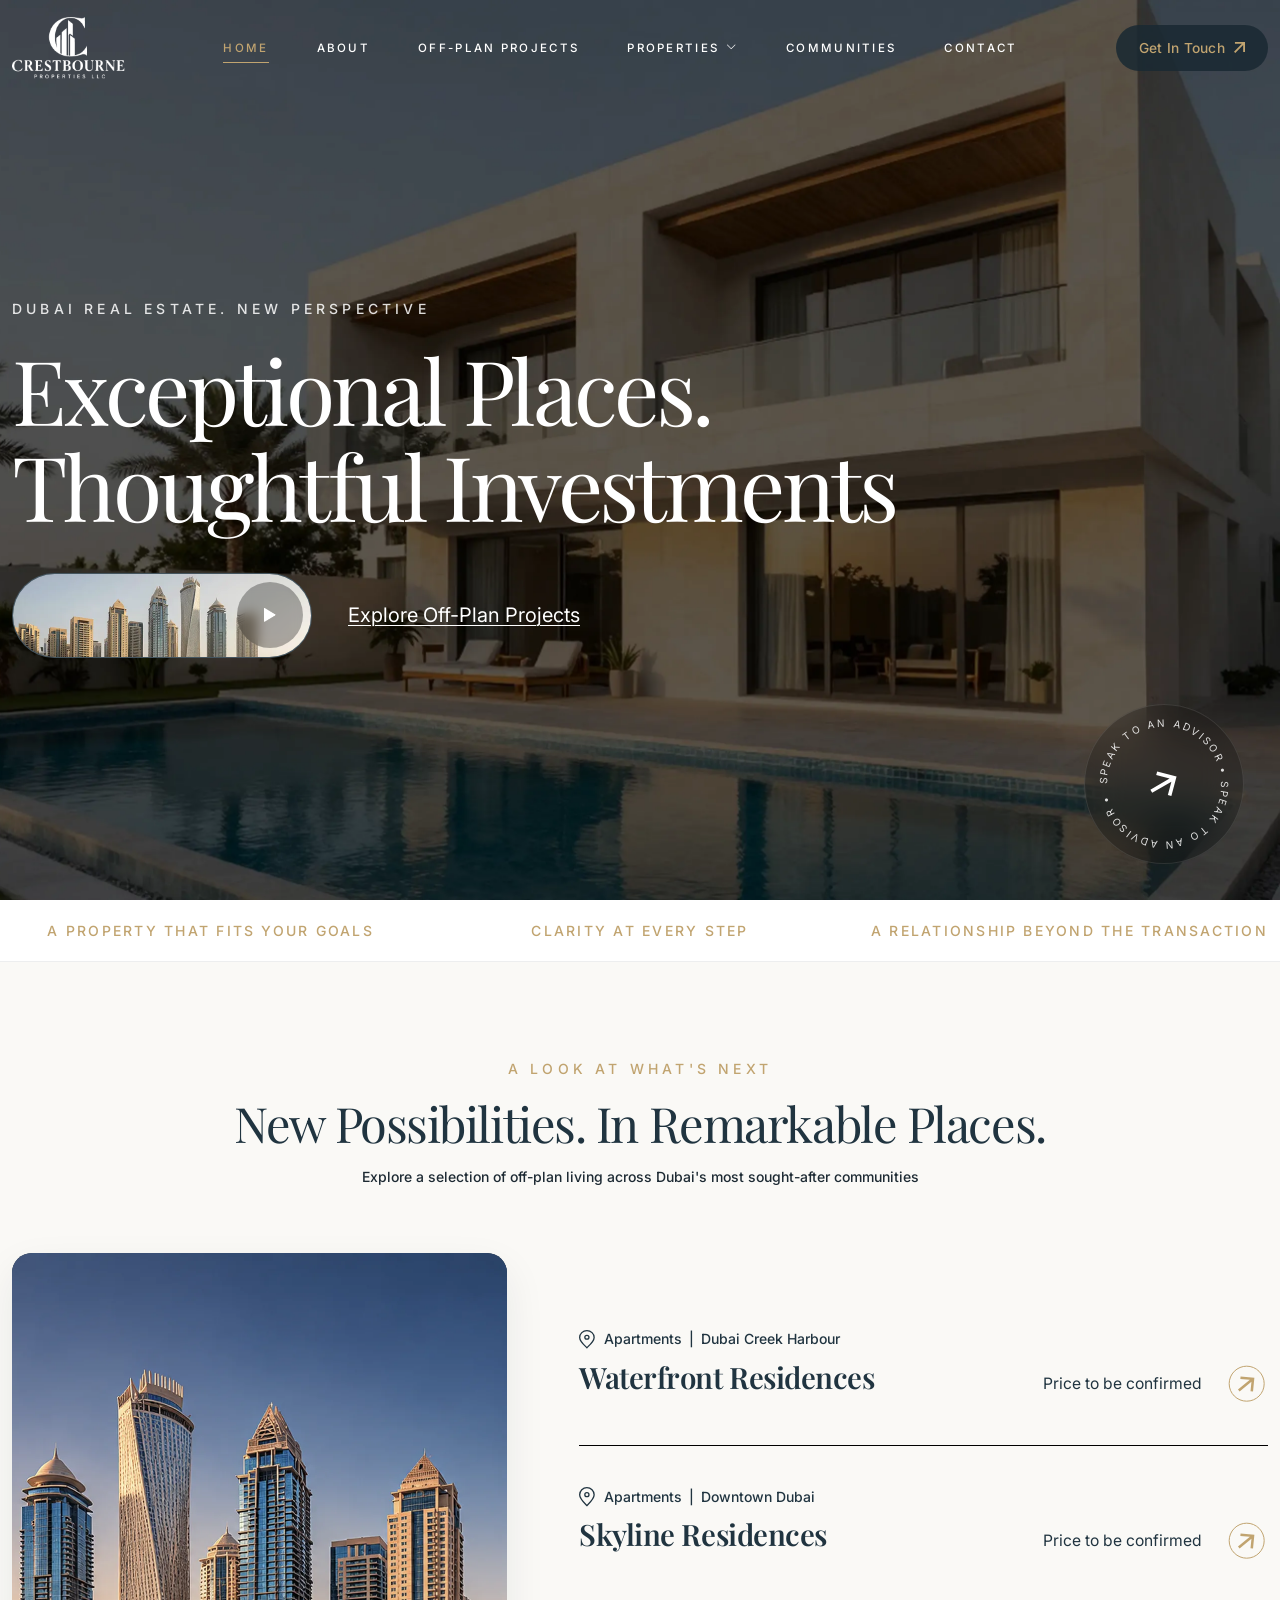
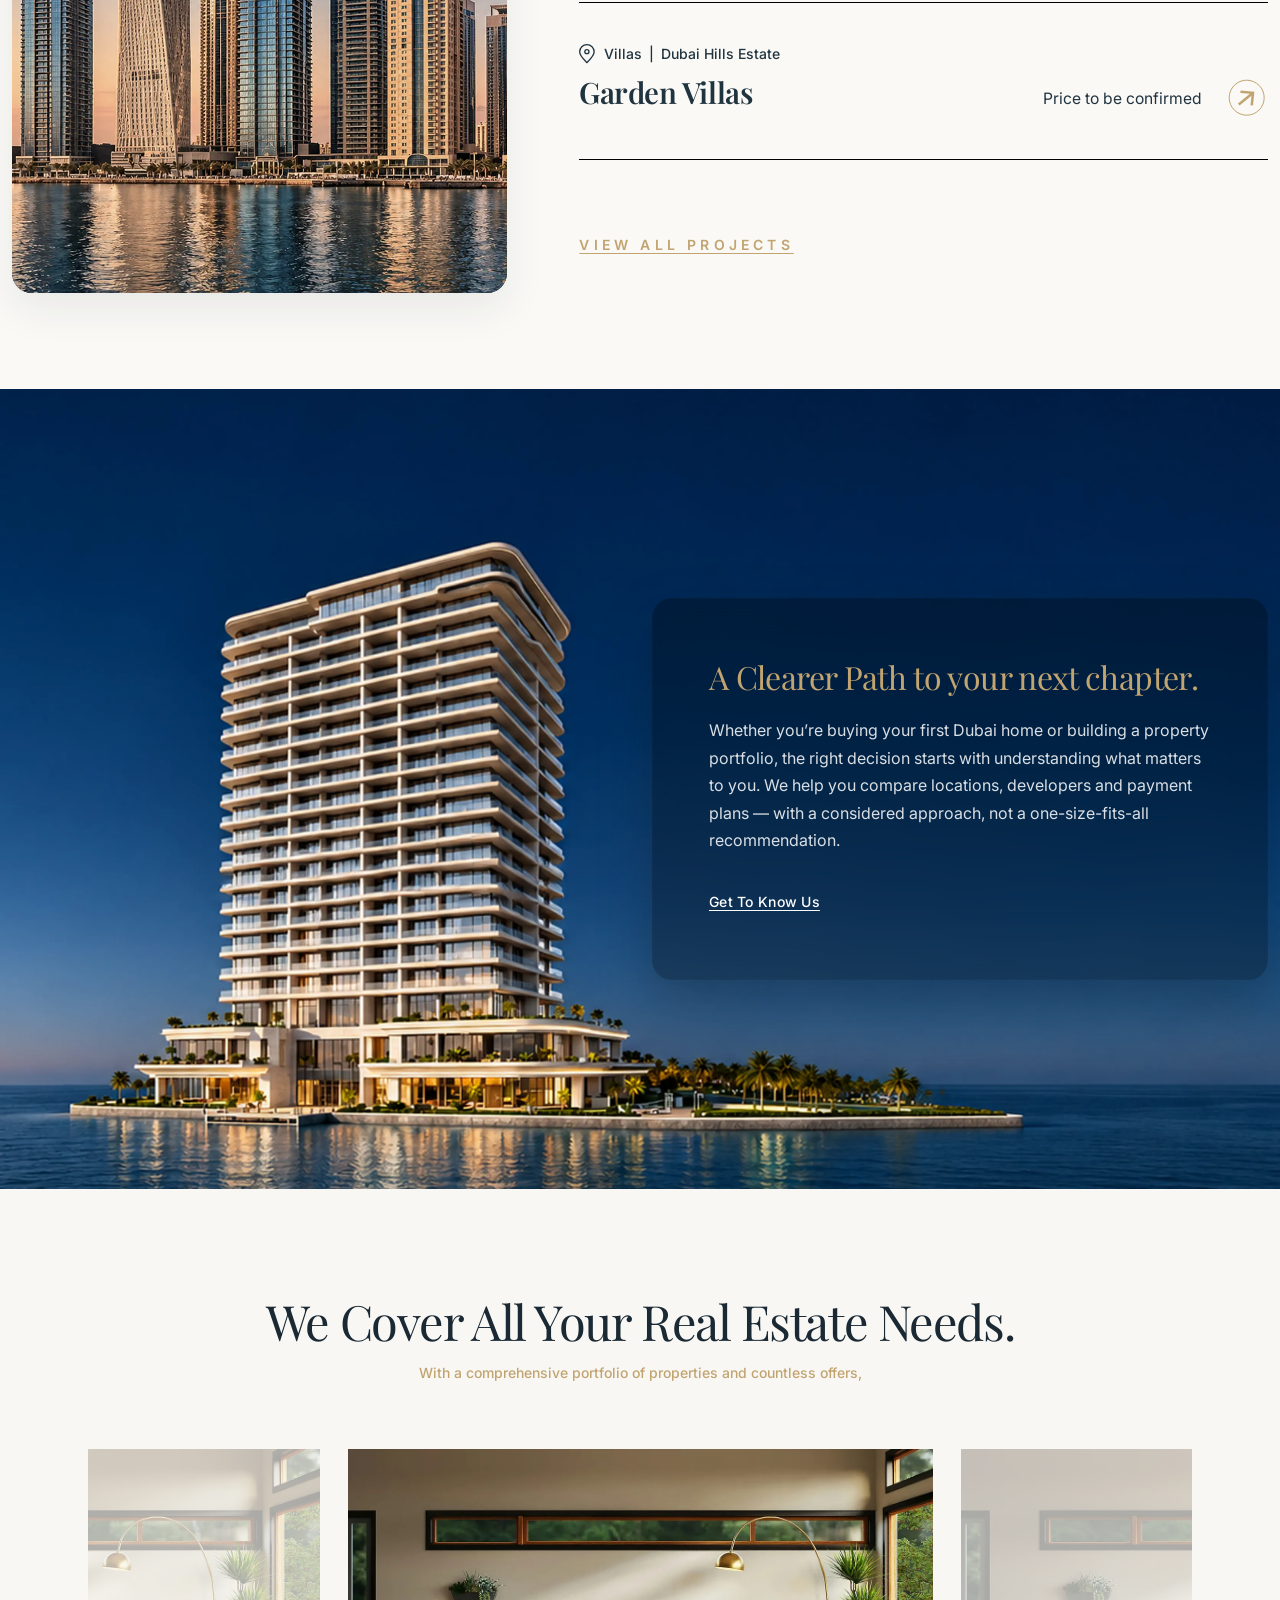
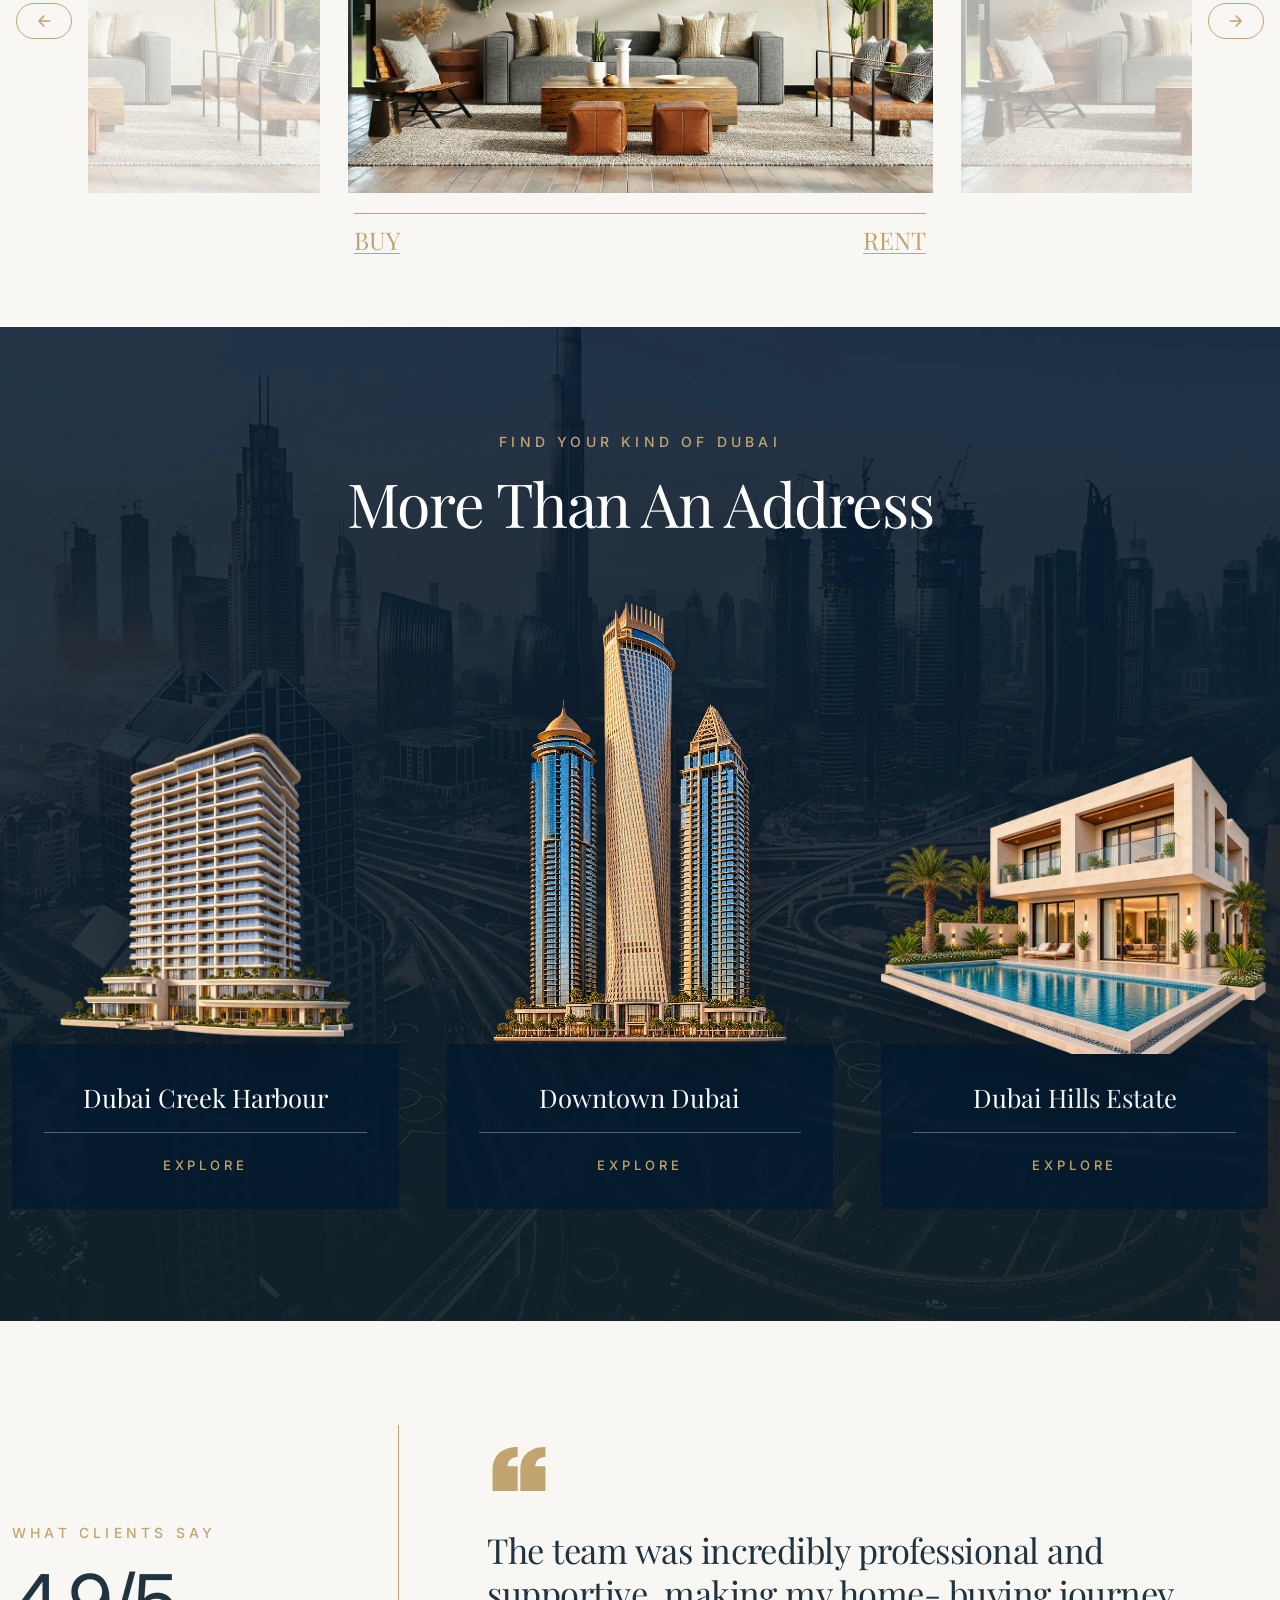
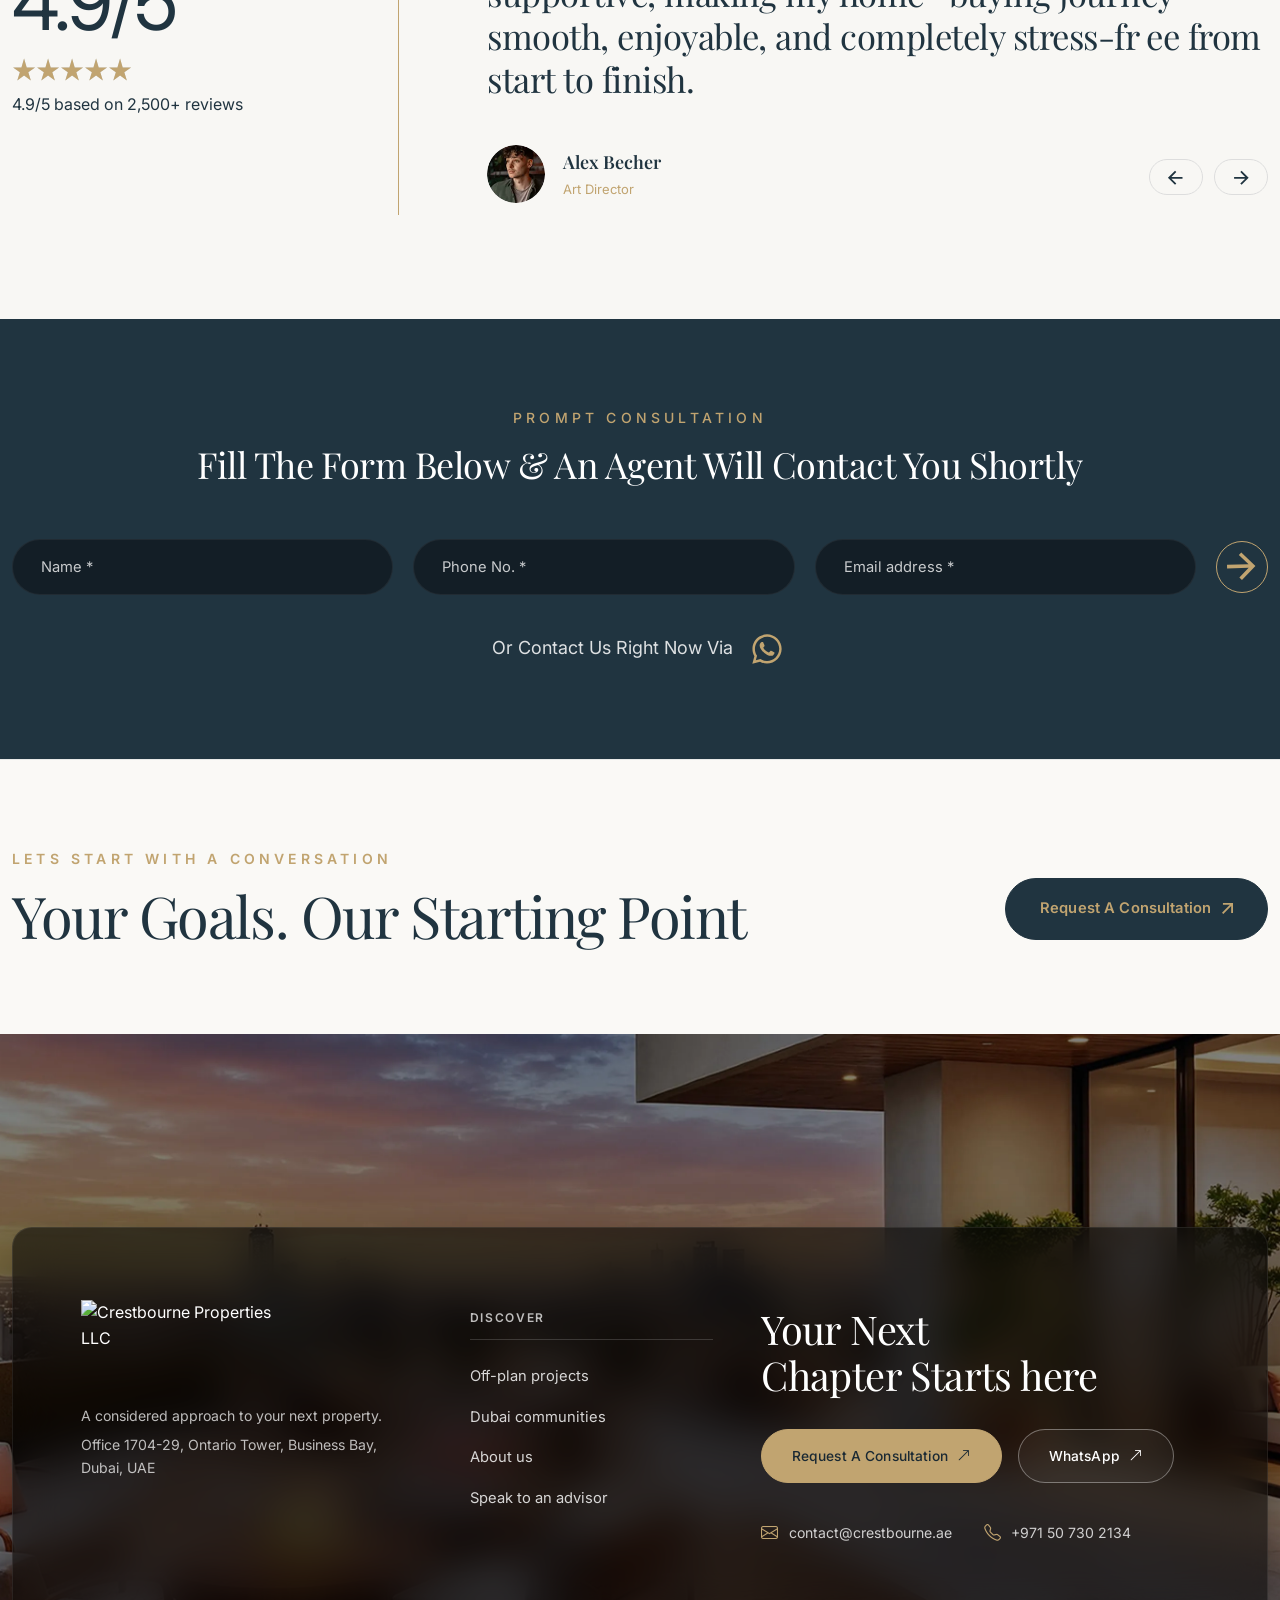
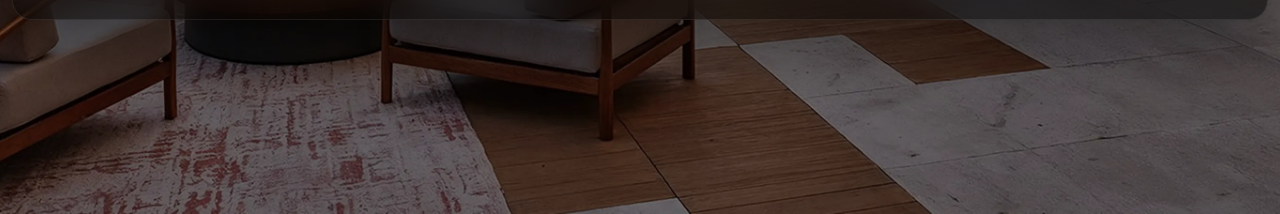
==== index.html @ 7f562d6a "Home page all section completed today" ====
<!DOCTYPE html>
<html lang="en">

<head>
    <meta charset="UTF-8" />
    <meta name="viewport" content="width=device-width, initial-scale=1.0" />
    <meta name="description"
        content="Crestbourne Properties LLC — Dubai Real Estate. Exceptional Places. Thoughtful Investments." />
    <title>Crestbourne Properties LLC | Dubai Real Estate</title>

    <!-- Google Fonts: Inter & Playfair Display -->
    <link rel="preconnect" href="https://fonts.googleapis.com" />
    <link rel="preconnect" href="https://fonts.gstatic.com" crossorigin />
    <link
        href="https://fonts.googleapis.com/css2?family=Inter:wght@400;500;600&family=Playfair+Display:ital,wght@0,400;0,500;0,600;1,400&display=swap"
        rel="stylesheet" />

    <!-- Bootstrap 5.3.3 CSS & Bootstrap Icons -->
    <link href="https://cdn.jsdelivr.net/npm/bootstrap@5.3.3/dist/css/bootstrap.min.css" rel="stylesheet"
        integrity="sha384-QWTKZyjpPEjISv5WaRU9OFeRpok6YctnYmDr5pNlyT2bRjXh0JMhjY6hW+ALEwIH" crossorigin="anonymous" />
    <link rel="stylesheet" href="https://cdn.jsdelivr.net/npm/bootstrap-icons@1.11.3/font/bootstrap-icons.min.css" />
    <!-- Owl Carousel 2.3.4 CSS -->
    <link rel="stylesheet" href="https://cdnjs.cloudflare.com/ajax/libs/OwlCarousel2/2.3.4/assets/owl.carousel.min.css"
        crossorigin="anonymous" />
    <link rel="stylesheet"
        href="https://cdnjs.cloudflare.com/ajax/libs/OwlCarousel2/2.3.4/assets/owl.theme.default.min.css"
        crossorigin="anonymous" />
    <!-- Custom Modular CSS -->
    <link rel="stylesheet" href="assets/css/variables.css" />
    <link rel="stylesheet" href="./assets/css/style.css" />
    <link rel="stylesheet" href="./assets/css/components.css" />
    <link rel="stylesheet" href="./assets/css/home.css" />
</head>

<body class="page-home">

    <!-- =====================================================================
       SITE HEADER & NAVIGATION
  ====================================================================== -->
    <header class="site-header" id="siteHeader">
        <div class="container-xl site-header__container">
            <nav class="site-navigation" aria-label="Primary Navigation">

                <!-- Brand Logo -->
                <!-- Brand Logo -->
                <a href="index.html" class="site-header__logo" aria-label="Crestbourne Properties LLC Home">
                    <img src="assets/images/logo/crestbourne-white-logo.webp" alt="Crestbourne Properties LLC"
                        class="site-header__logo-image" />
                </a>

                <!-- Mobile Menu Toggle -->
                <button class="site-navigation__toggle" type="button" id="mobileMenuToggle"
                    aria-controls="primaryNavMenu" aria-expanded="false" aria-label="Toggle navigation menu">
                    <span class="site-navigation__toggle-line"></span>
                    <span class="site-navigation__toggle-line"></span>
                    <span class="site-navigation__toggle-line"></span>
                </button>

                <!-- Navigation Menu Wrapper -->
                <div class="site-navigation__menu" id="primaryNavMenu">
                    <ul class="site-navigation__list">
                        <li class="site-navigation__item">
                            <a href="index.html" class="site-navigation__link site-navigation__link--active"
                                aria-current="page">Home</a>
                        </li>
                        <li class="site-navigation__item">
                            <a href="#about" class="site-navigation__link">About</a>
                        </li>
                        <li class="site-navigation__item">
                            <a href="#off-plan" class="site-navigation__link">Off-Plan Projects</a>
                        </li>

                        <!-- Properties Dropdown Item -->
                        <li class="site-navigation__item site-navigation__item--has-dropdown" data-dropdown>
                            <button type="button" class="site-navigation__link site-navigation__dropdown-trigger"
                                id="propertiesDropdownBtn" aria-expanded="false" aria-haspopup="true"
                                aria-controls="propertiesDropdownMenu">
                                <span>Properties</span>
                                <i class="bi bi-chevron-down site-navigation__chevron" aria-hidden="true"></i>
                            </button>

                            <ul class="site-navigation__dropdown" id="propertiesDropdownMenu"
                                aria-labelledby="propertiesDropdownBtn">
                                <li class="site-navigation__dropdown-item">
                                    <a href="#buy-properties" class="site-navigation__dropdown-link">Buy Properties</a>
                                </li>
                                <li class="site-navigation__dropdown-item">
                                    <a href="#rent-properties" class="site-navigation__dropdown-link">Rent
                                        Properties</a>
                                </li>
                                <li class="site-navigation__dropdown-item">
                                    <a href="#luxury-villas" class="site-navigation__dropdown-link">Luxury Villas</a>
                                </li>
                                <li class="site-navigation__dropdown-item">
                                    <a href="#penthouses" class="site-navigation__dropdown-link">Waterfront
                                        Penthouses</a>
                                </li>
                                <li class="site-navigation__dropdown-item">
                                    <a href="#commercial" class="site-navigation__dropdown-link">Commercial Spaces</a>
                                </li>
                            </ul>
                        </li>

                        <li class="site-navigation__item">
                            <a href="#communities" class="site-navigation__link">Communities</a>
                        </li>
                        <li class="site-navigation__item">
                            <a href="#contact" class="site-navigation__link">Contact</a>
                        </li>
                    </ul>

                    <!-- Mobile-only CTA inside drawer -->
                    <div class="site-navigation__mobile-cta">
                        <a href="#contact" class="btn-crestbourne btn-crestbourne--pill">
                            <span>Get In Touch</span>
                            <svg width="11" height="11" viewBox="0 0 10 10" fill="none"
                                xmlns="http://www.w3.org/2000/svg">
                                <g clip-path="url(#clip0_2015_346)">
                                    <path
                                        d="M8.33167 2.83716L1.17882 10L0 8.82118L7.16284 1.66833H0.849151V0H10V9.15085H8.33167V2.83716Z"
                                        fill="#C1A470" />
                                </g>
                                <defs>
                                    <clipPath id="clip0_2015_346">
                                        <rect width="10" height="10" fill="white" />
                                    </clipPath>
                                </defs>
                            </svg>
                        </a>
                    </div>
                </div>

                <!-- Desktop Header CTA -->
                <div class="site-header__actions">
                    <a href="#contact" class="btn-crestbourne btn-crestbourne--pill">
                        <span>Get In Touch</span>
                        <svg width="11" height="11" viewBox="0 0 10 10" fill="none" xmlns="http://www.w3.org/2000/svg">
                            <g clip-path="url(#clip0_2015_346)">
                                <path
                                    d="M8.33167 2.83716L1.17882 10L0 8.82118L7.16284 1.66833H0.849151V0H10V9.15085H8.33167V2.83716Z"
                                    fill="#C1A470" />
                            </g>
                            <defs>
                                <clipPath id="clip0_2015_346">
                                    <rect width="10" height="10" fill="white" />
                                </clipPath>
                            </defs>
                        </svg>

                    </a>
                </div>

            </nav>
        </div>
    </header>

    <!-- =====================================================================
       MAIN CONTENT - HERO SECTION (FIRST SECTION)
  ====================================================================== -->
    <main id="mainContent">
        <section class="hero-section" aria-labelledby="heroHeading">
            <!-- Architectural Hero Background -->
            <div class="hero-section__backdrop" aria-hidden="true">
                <img src="assets/images/hero-section__bg-image.webp" alt="" class="hero-section__bg-image"
                    fetchpriority="high" />
                <div class="hero-section__overlay"></div>
            </div>

            <!-- Hero Content Container -->
            <div class="container-xl hero-section__container">
                <div class="row align-items-center">
                    <div class="col-12 col-lg-10 col-xl-10">
                        <div class="hero-section__content">
                            <p class="hero-section__eyebrow">Dubai Real Estate. New Perspective</p>

                            <h1 class="hero-section__title" id="heroHeading">
                                Exceptional Places.<br />
                                Thoughtful Investments
                            </h1>

                            <!-- Hero Media Pill & Underlined Link -->
                            <div class="hero-section__actions">
                                <button type="button" class="media-pill" id="heroVideoTrigger"
                                    aria-label="Play Dubai Real Estate Showcase Video"
                                    data-video-src="https://assets.mixkit.co/videos/preview/mixkit-aerial-view-of-city-traffic-at-night-11-large.mp4">
                                    <img src="assets/images/dubai-media-pill.webp" alt="Dubai Skyline Architecture"
                                        class="media-pill__image" />
                                    <span class="media-pill__overlay" aria-hidden="true"></span>
                                    <span class="media-pill__play-btn" aria-hidden="true">
                                        <img src="assets/images/icons/play-icon.png" alt=""
                                            class="media-pill__play-icon" />
                                    </span>
                                </button>

                                <a href="#off-plan" class="hero-section__link">
                                    Explore Off-Plan Projects
                                </a>
                            </div>
                        </div>
                    </div>
                </div>
            </div>

            <!-- Bottom-Right Circular "Speak To An Advisor" Badge -->
            <a href="#contact" class="advisor-badge" aria-label="Speak to an advisor">
                <!-- Rotating Circular Text Ring -->
                <svg class="advisor-badge__ring" viewBox="0 0 160 160" aria-hidden="true">
                    <defs>
                        <path id="advisorTextCircle" d="M 80, 80 m -58, 0 a 58,58 0 1,1 116,0 a 58,58 0 1,1 -116,0" />
                    </defs>
                    <text class="advisor-badge__text">
                        <textPath href="#advisorTextCircle" startOffset="0%">
                            SPEAK TO AN ADVISOR • SPEAK TO AN ADVISOR •
                        </textPath>
                    </text>
                </svg>

                <!-- Your Exact Figma Arrow SVG -->
                <span class="advisor-badge__center" aria-hidden="true">
                    <svg class="advisor-badge__arrow-svg" width="36" height="36" viewBox="75 75 46 46" fill="none"
                        xmlns="http://www.w3.org/2000/svg">
                        <path
                            d="M106.106 95.46L85.0681 107.643L83.0677 104.188L104.106 92.0055L89.4611 88.1018L90.514 84.2506L111.744 89.9097L106.067 111.108L102.203 110.105L106.106 95.46Z"
                            fill="currentColor" />
                    </svg>
                </span>
            </a>
        </section>
    </main>
    <!-- =====================================================================
       MAIN CONTENT - HERO SECTION (FIRST SECTION)
  ====================================================================== -->


    <!-- =====================================================================
       LIGHTBOX MODAL FOR HERO SHOWCASE VIDEO
  ====================================================================== -->
    <div class="video-lightbox" id="videoLightbox" role="dialog" aria-modal="true" aria-label="Property Showcase Video"
        hidden>
        <div class="video-lightbox__backdrop" data-close-lightbox></div>
        <div class="video-lightbox__dialog">
            <button type="button" class="video-lightbox__close" id="closeVideoLightbox" aria-label="Close video modal">
                <i class="bi bi-x-lg" aria-hidden="true"></i>
            </button>
            <div class="video-lightbox__frame">
                <video id="showcaseVideoPlayer" class="video-lightbox__player" controls playsinline>
                    Your browser does not support HTML5 video.
                </video>
            </div>
        </div>
    </div>
    <!-- =====================================================================
       LIGHTBOX MODAL FOR HERO SHOWCASE VIDEO
  ====================================================================== -->


    <!-- =====================================================================
     VALUE PILLARS STRIP
====================================================================== -->
    <section class="value-strip" aria-label="Our Core Commitments">
        <div class="container-xl value-strip__container">
            <ul class="value-strip__list">
                <li class="value-strip__item">
                    <span class="value-strip__label">A Property That Fits Your Goals</span>
                </li>
                <li class="value-strip__item">
                    <span class="value-strip__label">Clarity At Every Step</span>
                </li>
                <li class="value-strip__item">
                    <span class="value-strip__label">A Relationship Beyond The Transaction</span>
                </li>
            </ul>
        </div>
    </section>
    <!-- =====================================================================
     VALUE PILLARS STRIP
====================================================================== -->


    <!-- =====================================================================
     OFF-PLAN PROJECTS SECTION
====================================================================== -->
    <section class="offplan-section" id="off-plan" aria-labelledby="offplanHeading">
        <div class="container-xl offplan-section__container">

            <!-- Section Header -->
            <header class="offplan-section__header">
                <p class="offplan-section__eyebrow">A Look At What's Next</p>
                <h2 class="offplan-section__title" id="offplanHeading">
                    New Possibilities. In Remarkable Places.
                </h2>
                <p class="offplan-section__subtitle">
                    Explore a selection of off-plan living across Dubai's most sought-after communities
                </p>
            </header>

            <!-- Two-Column Interactive Showcase -->
            <div class="row align-items-stretch g-4 g-lg-5 offplan-section__body">

                <!-- Left Column: Featured Project Image Frame -->
                <div class="col-12 col-lg-5">
                    <div class="offplan-section__media">
                        <img src="assets/images/off-plan-waterfront-residences.webp"
                            alt="Waterfront Residences at Dubai Creek Harbour"
                            class="offplan-section__image offplan-section__image--active" data-offplan-preview="0" />
                        <img src="https://images.unsplash.com/photo-1546412414-e1885259563a?auto=format&fit=crop&w=1000&q=85"
                            alt="Skyline Residences at Downtown Dubai" class="offplan-section__image"
                            data-offplan-preview="1" />
                        <img src="https://images.unsplash.com/photo-1613490493576-7fde63acd811?auto=format&fit=crop&w=1000&q=85"
                            alt="Garden Villas at Dubai Hills Estate" class="offplan-section__image"
                            data-offplan-preview="2" />
                    </div>
                </div>

                <!-- Right Column: Project List & CTA -->
                <div class="col-12 col-lg-7">
                    <div class="offplan-section__list-wrapper">
                        <ul class="offplan-list">

                            <!-- Project Item 1 -->
                            <li class="offplan-list__item offplan-list__item--active" data-offplan-trigger="0">
                                <a href="#waterfront-residences" class="offplan-list__link">
                                    <div class="offplan-list__meta">
                                        <img class="offplan-list__meta-icon" src="assets/images/icons/location.svg" />

                                        <span>Apartments</span>
                                        <span class="offplan-list__meta-divider" aria-hidden="true">|</span>
                                        <span>Dubai Creek Harbour</span>
                                    </div>

                                    <div class="offplan-list__row">
                                        <h3 class="offplan-list__name">Waterfront Residences</h3>

                                        <div class="offplan-list__action">
                                            <span class="offplan-list__price">Price to be confirmed</span>
                                            <span class="offplan-list__circle-btn" aria-hidden="true">
                                                <svg class="offplan-list__circle-svg" width="42" height="42"
                                                    viewBox="0 0 42 42" fill="none" xmlns="http://www.w3.org/2000/svg">
                                                    <circle class="offplan-list__circle-ring" cx="20.6817" cy="20.6817"
                                                        r="17.5" stroke="currentColor" />
                                                    <path class="offplan-list__circle-arrow"
                                                        d="M25.4448 18.8041L13.5857 28.549L11.9856 26.6017L23.8447 16.8569L14.321 15.9248L14.5825 13.4177L28.3886 14.7688L27.0231 28.5573L24.5128 28.3278L25.4448 18.8041Z"
                                                        fill="currentColor" />
                                                </svg>
                                            </span>
                                        </div>
                                    </div>
                                </a>
                            </li>

                            <!-- Project Item 2 -->
                            <li class="offplan-list__item" data-offplan-trigger="1">
                                <a href="#skyline-residences" class="offplan-list__link">
                                    <div class="offplan-list__meta">
                                        <img class="offplan-list__meta-icon" src="assets/images/icons/location.svg" />
                                        <span>Apartments</span>
                                        <span class="offplan-list__meta-divider" aria-hidden="true">|</span>
                                        <span>Downtown Dubai</span>
                                    </div>

                                    <div class="offplan-list__row">
                                        <h3 class="offplan-list__name">Skyline Residences</h3>

                                        <div class="offplan-list__action">
                                            <span class="offplan-list__price">Price to be confirmed</span>
                                            <span class="offplan-list__circle-btn" aria-hidden="true">
                                                <svg class="offplan-list__circle-svg" width="42" height="42"
                                                    viewBox="0 0 42 42" fill="none" xmlns="http://www.w3.org/2000/svg">
                                                    <circle class="offplan-list__circle-ring" cx="20.6817" cy="20.6817"
                                                        r="17.5" stroke="currentColor" />
                                                    <path class="offplan-list__circle-arrow"
                                                        d="M25.4448 18.8041L13.5857 28.549L11.9856 26.6017L23.8447 16.8569L14.321 15.9248L14.5825 13.4177L28.3886 14.7688L27.0231 28.5573L24.5128 28.3278L25.4448 18.8041Z"
                                                        fill="currentColor" />
                                                </svg>
                                            </span>
                                        </div>
                                    </div>
                                </a>
                            </li>

                            <!-- Project Item 3 -->
                            <li class="offplan-list__item" data-offplan-trigger="2">
                                <a href="#garden-villas" class="offplan-list__link">
                                    <div class="offplan-list__meta">
                                        <img class="offplan-list__meta-icon" src="assets/images/icons/location.svg" />
                                        <span>Villas</span>
                                        <span class="offplan-list__meta-divider" aria-hidden="true">|</span>
                                        <span>Dubai Hills Estate</span>
                                    </div>

                                    <div class="offplan-list__row">
                                        <h3 class="offplan-list__name">Garden Villas</h3>

                                        <div class="offplan-list__action">
                                            <span class="offplan-list__price">Price to be confirmed</span>
                                            <span class="offplan-list__circle-btn" aria-hidden="true">
                                                <svg class="offplan-list__circle-svg" width="42" height="42"
                                                    viewBox="0 0 42 42" fill="none" xmlns="http://www.w3.org/2000/svg">
                                                    <circle class="offplan-list__circle-ring" cx="20.6817" cy="20.6817"
                                                        r="17.5" stroke="currentColor" />
                                                    <path class="offplan-list__circle-arrow"
                                                        d="M25.4448 18.8041L13.5857 28.549L11.9856 26.6017L23.8447 16.8569L14.321 15.9248L14.5825 13.4177L28.3886 14.7688L27.0231 28.5573L24.5128 28.3278L25.4448 18.8041Z"
                                                        fill="currentColor" />
                                                </svg>
                                            </span>
                                        </div>
                                    </div>
                                </a>
                            </li>

                        </ul>

                        <div class="offplan-section__footer">
                            <a href="#all-projects" class="offplan-section__view-all">
                                View All Projects
                            </a>
                        </div>
                    </div>
                </div>

            </div>
        </div>
    </section>
    <!-- =====================================================================
     OFF-PLAN PROJECTS SECTION
====================================================================== -->

    <!-- =====================================================================
     ABOUT / EDITORIAL SHOWCASE SECTION
====================================================================== -->
    <section class="about-showcase" id="about" aria-labelledby="aboutShowcaseHeading">
        <!-- Full-Bleed Architectural Waterfront Background -->
        <div class="about-showcase__backdrop" aria-hidden="true">
            <img src="assets/images/about-showcase.webp" alt="" class="about-showcase__bg-image" loading="lazy" />
        </div>

        <!-- Right-Aligned Glassmorphic Content Card -->
        <div class="container-xl about-showcase__container">
            <div class="row justify-content-end">
                <div class="col-12 col-lg-7 col-xl-6">
                    <div class="about-showcase__card">
                        <h2 class="about-showcase__title" id="aboutShowcaseHeading">
                            A Clearer Path to your next chapter.
                        </h2>

                        <p class="about-showcase__description">
                            Whether you’re buying your first Dubai home or building a property
                            portfolio, the right decision starts with understanding what matters to you.
                            We help you compare locations, developers and payment plans — with a
                            considered approach, not a one-size-fits-all recommendation.
                        </p>

                        <a href="#about-page" class="about-showcase__link">
                            Get To Know Us
                        </a>
                    </div>
                </div>
            </div>
        </div>
    </section>
    <!-- =====================================================================
     ABOUT / EDITORIAL SHOWCASE SECTION
====================================================================== -->

    <!-- =====================================================================
     REAL ESTATE NEEDS / OWL CAROUSEL SECTION
====================================================================== -->

    <section class="portfolio-slider" id="properties-showcase" aria-labelledby="portfolio-slider-title">
        <div class="site-container container-xl">
            <header class="portfolio-slider__header">
                <h2 class="portfolio-slider__title" id="portfolio-slider-title">We Cover All Your Real Estate Needs.
                </h2>
                <p class="portfolio-slider__subtitle">With a comprehensive portfolio of properties and countless offers,
                </p>
            </header>
        </div>

        <div class="portfolio-slider__stage" role="region" aria-roledescription="carousel"
            aria-label="Featured properties">
            <div class="owl-carousel portfolio-carousel" id="portfolio-carousel">
                <div class="portfolio-carousel__slide">
                    <div class="portfolio-carousel__card">
                        <img class="portfolio-carousel__image" src="assets/images/portfolio-carousel__image-1.webp"
                            alt="Modern luxury living room interior">
                    </div>
                </div>
                <div class="portfolio-carousel__slide">
                    <div class="portfolio-carousel__card">
                        <img class="portfolio-carousel__image" src="assets/images/portfolio-carousel__image-1.webp"
                            alt="Contemporary bright apartment lounge">
                    </div>
                </div>
                <div class="portfolio-carousel__slide">
                    <div class="portfolio-carousel__card">
                        <img class="portfolio-carousel__image" src="assets/images/portfolio-carousel__image-1.webp"
                            alt="Architectural villa living space">
                    </div>
                </div>
                <div class="portfolio-carousel__slide">
                    <div class="portfolio-carousel__card">
                        <img class="portfolio-carousel__image" src="assets/images/portfolio-carousel__image-1.webp"
                            alt="Waterfront residence interior">
                    </div>
                </div>
            </div>

            <div class="portfolio-slider__footer">
                <div class="portfolio-slider__actions">
                    <a class="portfolio-slider__action-link" href="buy.html">Buy</a>
                    <a class="portfolio-slider__action-link" href="rent.html">Rent</a>
                </div>
            </div>
        </div>
    </section>
    <!-- =====================================================================
     REAL ESTATE NEEDS / OWL CAROUSEL SECTION
====================================================================== -->


    <!-- =====================================================================
     COMMUNITIES SHOWCASE SECTION ("MORE THAN AN ADDRESS")
====================================================================== -->
    <section class="communities-section" id="communities" aria-labelledby="communitiesHeading">
        <!-- Full-Bleed Architectural Skyline Backdrop -->
        <div class="communities-section__backdrop" aria-hidden="true">
            <img src="assets/images/community-card-bg.webp" alt="" class="communities-section__bg-image"
                loading="lazy" />
            <div class="communities-section__overlay"></div>
        </div>

        <!-- Section Content -->
        <div class="container-xl communities-section__container">
            <header class="communities-section__header">
                <p class="communities-section__eyebrow">Find Your Kind Of Dubai</p>
                <h2 class="communities-section__title" id="communitiesHeading">
                    More Than An Address
                </h2>
            </header>

            <!-- 3-Column Community Showcase Cards -->
            <div class="row g-4 g-xl-5 align-items-end communities-section__grid">

                <!-- Community Card 1: Dubai Creek Harbour -->
                <div class="col-12 col-md-6 col-lg-4">
                    <article class="community-card">
                        <a href="#dubai-creek-harbour" class="community-card__link">
                            <div class="community-card__visual">
                                <img src="assets/images/dubai-creek-harbour.webp"
                                    alt="Dubai Creek Harbour Waterfront Tower" class="community-card__cutout"
                                    loading="lazy" />
                            </div>

                            <div class="community-card__panel">
                                <h3 class="community-card__name">Dubai Creek Harbour</h3>
                                <span class="community-card__divider" aria-hidden="true"></span>
                                <span class="community-card__cta">Explore</span>
                            </div>
                        </a>
                    </article>
                </div>

                <!-- Community Card 2: Downtown Dubai (Center Elevated Tower) -->
                <div class="col-12 col-md-6 col-lg-4">
                    <article class="community-card community-card--featured">
                        <a href="#downtown-dubai" class="community-card__link">
                            <div class="community-card__visual">
                                <img src="assets/images/downtown-dubai.webp" alt="Downtown Dubai Skyscrapers"
                                    class="community-card__cutout" loading="lazy" />
                            </div>

                            <div class="community-card__panel">
                                <h3 class="community-card__name">Downtown Dubai</h3>
                                <span class="community-card__divider" aria-hidden="true"></span>
                                <span class="community-card__cta">Explore</span>
                            </div>
                        </a>
                    </article>
                </div>

                <!-- Community Card 3: Dubai Hills Estate -->
                <div class="col-12 col-md-6 col-lg-4 mx-md-auto">
                    <article class="community-card">
                        <a href="#dubai-hills-estate" class="community-card__link">
                            <div class="community-card__visual">
                                <img src="assets/images/dubai-hills-estate.webp" alt="Dubai Hills Estate Luxury Villa"
                                    class="community-card__cutout" loading="lazy" />
                            </div>

                            <div class="community-card__panel">
                                <h3 class="community-card__name">Dubai Hills Estate</h3>
                                <span class="community-card__divider" aria-hidden="true"></span>
                                <span class="community-card__cta">Explore</span>
                            </div>
                        </a>
                    </article>
                </div>

            </div>
        </div>
    </section>
    <!-- =====================================================================
     COMMUNITIES SHOWCASE SECTION ("MORE THAN AN ADDRESS")
====================================================================== -->

    <!-- =====================================================================
     CLIENT TESTIMONIALS SECTION ("WHAT CLIENTS SAY")
====================================================================== -->
    <section class="testimonials-section" id="testimonials" aria-labelledby="testimonialsHeading">
        <div class="container-xl testimonials-section__container">
            <div class="row align-items-stretch g-4 g-lg-5">

                <!-- Left Column: Overall Rating Summary -->
                <div class="col-12 col-lg-4">
                    <div class="testimonials-section__summary">
                        <p class="testimonials-section__eyebrow" id="testimonialsHeading">What Clients Say</p>

                        <div class="testimonials-section__score" aria-label="4.9 out of 5 rating">
                            4.9/5
                        </div>

                        <div class="testimonials-section__stars" aria-hidden="true">
                            <svg width="121" height="24" viewBox="0 0 121 24" fill="none"
                                xmlns="http://www.w3.org/2000/svg">
                                <path
                                    d="M5.28473 22.6094L7.85017 14.2417L1.08893 9.39859H9.43258L12.0699 0.623362L14.7073 9.39859H23.0749L16.3137 14.2417L18.8552 22.6094L12.0699 17.4306L5.28473 22.6094Z"
                                    fill="#CCD6DF" />
                                <g clip-path="url(#clip0_5_178)">
                                    <path
                                        d="M5.28473 22.6094L7.85017 14.2417L1.08893 9.39859H9.43258L12.0699 0.623362L14.7073 9.39859H23.0749L16.3137 14.2417L18.8552 22.6094L12.0699 17.4306L5.28473 22.6094Z"
                                        fill="#C1A470" />
                                </g>
                                <path
                                    d="M29.2825 22.5999L31.8469 14.2357L25.0885 9.39456H33.4287L36.0649 0.622993L38.7012 9.39456H47.0653L40.3069 14.2357L42.8473 22.5999L36.0649 17.4232L29.2825 22.5999Z"
                                    fill="#CCD6DF" />
                                <g clip-path="url(#clip1_5_178)">
                                    <path
                                        d="M29.2847 22.6094L31.8502 14.2417L25.0889 9.39859H33.4326L36.0699 0.623362L38.7073 9.39859H47.0749L40.3137 14.2417L42.8552 22.6094L36.0699 17.4306L29.2847 22.6094Z"
                                        fill="#C1A470" />
                                </g>
                                <path
                                    d="M53.2847 22.6094L55.8502 14.2417L49.0889 9.39859H57.4326L60.0699 0.623362L62.7073 9.39859H71.0749L64.3137 14.2417L66.8552 22.6094L60.0699 17.4306L53.2847 22.6094Z"
                                    fill="#CCD6DF" />
                                <g clip-path="url(#clip2_5_178)">
                                    <path
                                        d="M53.2847 22.6094L55.8502 14.2417L49.0889 9.39859H57.4326L60.0699 0.623362L62.7073 9.39859H71.0749L64.3137 14.2417L66.8552 22.6094L60.0699 17.4306L53.2847 22.6094Z"
                                        fill="#C1A470" />
                                </g>
                                <path
                                    d="M77.2825 22.5999L79.8469 14.2357L73.0885 9.39456H81.4287L84.0649 0.622993L86.7012 9.39456H95.0653L88.3069 14.2357L90.8473 22.5999L84.0649 17.4232L77.2825 22.5999Z"
                                    fill="#CCD6DF" />
                                <g clip-path="url(#clip3_5_178)">
                                    <path
                                        d="M77.2847 22.6094L79.8502 14.2417L73.0889 9.39859H81.4326L84.0699 0.623362L86.7073 9.39859H95.0749L88.3137 14.2417L90.8552 22.6094L84.0699 17.4306L77.2847 22.6094Z"
                                        fill="#C1A470" />
                                </g>
                                <path
                                    d="M101.285 22.6094L103.85 14.2417L97.0889 9.39859H105.433L108.07 0.623362L110.707 9.39859H119.075L112.314 14.2417L114.855 22.6094L108.07 17.4306L101.285 22.6094Z"
                                    fill="#CCD6DF" />
                                <g clip-path="url(#clip4_5_178)">
                                    <path
                                        d="M101.285 22.6094L103.85 14.2417L97.0889 9.39859H105.433L108.07 0.623362L110.707 9.39859H119.075L112.314 14.2417L114.855 22.6094L108.07 17.4306L101.285 22.6094Z"
                                        fill="#C1A470" />
                                </g>
                                <defs>
                                    <clipPath id="clip0_5_178">
                                        <rect width="24" height="24" fill="white" />
                                    </clipPath>
                                    <clipPath id="clip1_5_178">
                                        <rect width="24" height="24" fill="white" transform="translate(24)" />
                                    </clipPath>
                                    <clipPath id="clip2_5_178">
                                        <rect width="24" height="24" fill="white" transform="translate(48)" />
                                    </clipPath>
                                    <clipPath id="clip3_5_178">
                                        <rect width="24" height="24" fill="white" transform="translate(72)" />
                                    </clipPath>
                                    <clipPath id="clip4_5_178">
                                        <rect width="24" height="24" fill="white" transform="translate(96)" />
                                    </clipPath>
                                </defs>
                            </svg>

                        </div>

                        <p class="testimonials-section__count">4.9/5 based on 2,500+ reviews</p>
                    </div>
                </div>

                <!-- Right Column: Owl Carousel Testimonials Slider -->
                <div class="col-12 col-lg-8">
                    <div class="testimonials-section__slider-wrapper">

                        <!-- Decorative Gold Opening Quote Mark -->
                        <div class="testimonials-section__quote-mark" aria-hidden="true">
                            <svg width="64" height="64" viewBox="0 0 64 64" fill="none"
                                xmlns="http://www.w3.org/2000/svg">
                                <path
                                    d="M20.5235 29.2189C20.5235 26.5762 21.3973 24.445 23.1449 22.8253C24.381 21.6318 26.0007 20.758 28.004 20.2039C29.027 19.9481 29.9221 19.799 30.6893 19.7563V10.102C25.7023 10.102 21.3973 10.8905 17.7742 12.4676C14.6627 13.8742 12.1265 15.8349 10.1658 18.3497C8.5035 20.3957 7.28871 22.7613 6.52148 25.4466C5.88212 27.5778 5.56244 29.709 5.56244 31.8403V53.8982H30.6893V29.2189H20.5235ZM48.2717 29.2189C48.2717 27.5565 48.6127 26.086 49.2947 24.8073C49.9341 23.7417 50.7865 22.8253 51.8521 22.058C52.7046 21.4187 53.7063 20.9072 54.8571 20.5236C55.667 20.2252 56.5195 20.0121 57.4146 19.8842L58.4376 19.7563V10.102C53.4506 10.102 49.1668 10.8905 45.5864 12.4676C42.4749 13.8742 39.9174 15.8349 37.9141 18.3497C36.2517 20.3957 35.037 22.7613 34.2697 25.4466C33.6304 27.5778 33.3107 29.709 33.3107 31.8403V53.8982H58.4376V29.2189H48.2717Z"
                                    fill="#C1A470" />
                            </svg>

                        </div>

                        <div class="owl-carousel testimonials-carousel" id="testimonialsOwlCarousel">

                            <!-- Testimonial Slide 1 -->
                            <div class="testimonials-carousel__slide">
                                <blockquote class="testimonial-card">
                                    <p class="testimonial-card__quote">
                                        The team was incredibly professional
                                        and supportive, making my home-
                                        buying journey smooth, enjoyable, and
                                        completely stress-fr ee from start to
                                        finish.
                                    </p>

                                    <footer class="testimonial-card__author">
                                        <img src="assets/images/avartar_alex.webp" alt="Alex Becher"
                                            class="testimonial-card__avatar" loading="lazy" />
                                        <div class="testimonial-card__author-info">
                                            <cite class="testimonial-card__name">Alex Becher</cite>
                                            <span class="testimonial-card__role">Art Director</span>
                                        </div>
                                    </footer>
                                </blockquote>
                            </div>

                            <!-- Testimonial Slide 2 -->
                            <div class="testimonials-carousel__slide">
                                <blockquote class="testimonial-card">
                                    <p class="testimonial-card__quote">
                                        The team was incredibly professional
                                        and supportive, making my home-
                                        buying journey smooth, enjoyable, and
                                        completely stress-fr ee from start to
                                        finish.
                                    </p>

                                    <footer class="testimonial-card__author">
                                        <img src="assets/images/avartar_alex.webp" alt="Sophia Al-Mansoori"
                                            class="testimonial-card__avatar" loading="lazy" />
                                        <div class="testimonial-card__author-info">
                                            <cite class="testimonial-card__name">Alex Becher</cite>
                                            <span class="testimonial-card__role">Art Director</span>
                                        </div>
                                    </footer>
                                </blockquote>
                            </div>

                            <!-- Testimonial Slide 3 -->
                            <div class="testimonials-carousel__slide">
                                <blockquote class="testimonial-card">
                                    <p class="testimonial-card__quote">
                                        The team was incredibly professional
                                        and supportive, making my home-
                                        buying journey smooth, enjoyable, and
                                        completely stress-fr ee from start to
                                        finish.
                                    </p>

                                    <footer class="testimonial-card__author">
                                        <img src="assets/images/avartar_alex.webp" alt="Marcus Vance"
                                            class="testimonial-card__avatar" loading="lazy" />
                                        <div class="testimonial-card__author-info">
                                            <cite class="testimonial-card__name">Alex Becher</cite>
                                            <span class="testimonial-card__role">Art Director</span>
                                        </div>
                                    </footer>
                                </blockquote>
                            </div>

                        </div>
                    </div>
                </div>

            </div>
        </div>
    </section>

    <!-- =====================================================================
     CLIENT TESTIMONIALS SECTION ("WHAT CLIENTS SAY")
====================================================================== -->


    <!-- =====================================================================
     PROMPT CONSULTATION / LEAD CAPTURE SECTION
====================================================================== -->
    <section class="consultation-section" id="contact" aria-labelledby="consultationHeading">
        <div class="container-xl consultation-section__container">

            <!-- Section Header -->
            <header class="consultation-section__header">
                <p class="consultation-section__eyebrow">Prompt Consultation</p>
                <h2 class="consultation-section__title" id="consultationHeading">
                    Fill The Form Below &amp; An Agent Will Contact You Shortly
                </h2>
            </header>

            <!-- Static Pill Form UI -->
            <form class="consultation-form" action="#" method="post">
                <div class="consultation-form__fields">
                    <div class="consultation-form__group">
                        <label for="consultName" class="visually-hidden">Name</label>
                        <input type="text" id="consultName" name="fullname" class="consultation-form__input"
                            placeholder="Name *" required />
                    </div>

                    <div class="consultation-form__group">
                        <label for="consultPhone" class="visually-hidden">Phone Number</label>
                        <input type="tel" id="consultPhone" name="phone" class="consultation-form__input"
                            placeholder="Phone No. *" required />
                    </div>

                    <div class="consultation-form__group">
                        <label for="consultEmail" class="visually-hidden">Email Address</label>
                        <input type="email" id="consultEmail" name="email" class="consultation-form__input"
                            placeholder="Email address *" required />
                    </div>

                    <button type="submit" class="consultation-form__submit" aria-label="Submit consultation request">
                        <svg width="29" height="29" viewBox="0 0 30 29" fill="none" xmlns="http://www.w3.org/2000/svg">
                            <path
                                d="M22.4205 15.914L0.0883785 16.4521L1.64016e-05 12.7852L22.3321 12.2471L12.2503 2.63967L14.798 -4.0302e-07L29.4133 13.9275L15.485 28.5097L12.8131 25.9958L22.4205 15.914Z"
                                fill="#C1A470" />
                        </svg>

                    </button>
                </div>
            </form>

            <!-- WhatsApp Direct Contact Prompt -->
            <div class="consultation-section__whatsapp">
                <span class="consultation-section__whatsapp-text">Or Contact Us Right Now Via</span>
                <a href="https://wa.me/971500000000" target="_blank" rel="noopener noreferrer"
                    class="consultation-section__whatsapp-link" aria-label="Contact us on WhatsApp">
                    <svg width="44" height="44" viewBox="0 0 44 44" fill="none" xmlns="http://www.w3.org/2000/svg">
                        <path
                            d="M32.2667 11.5864C30.9227 10.2324 29.3229 9.15905 27.5605 8.42885C25.7979 7.69865 23.9078 7.32619 22 7.3331C19.4497 7.3356 16.9446 8.00814 14.7358 9.28337C12.5271 10.5586 10.6922 12.3918 9.4148 14.5993C8.13744 16.8068 7.46252 19.3112 7.45757 21.8616C7.45264 24.4121 8.11788 26.919 9.38668 29.1315L7.33334 36.6665L15.0333 34.6498C17.1596 35.8327 19.5487 36.4631 21.9817 36.4831C25.8495 36.4833 29.5607 34.9556 32.3074 32.2327C35.0543 29.51 36.6144 25.8124 36.6483 21.9448C36.6355 20.0148 36.2417 18.1064 35.4899 16.3289C34.738 14.5514 33.6426 12.9398 32.2667 11.5864ZM22 33.9715C19.8325 33.9729 17.7045 33.3903 15.84 32.2848L15.4 32.0098L10.835 33.2198L12.045 28.7648L11.7517 28.3065C10.192 25.7887 9.60987 22.7863 10.1156 19.868C10.6214 16.9498 12.18 14.3184 14.496 12.4724C16.812 10.6263 19.7247 9.69381 22.6822 9.85153C25.6397 10.0092 28.4368 11.2462 30.5433 13.3281C32.846 15.5798 34.1642 18.6512 34.21 21.8715C34.181 25.0906 32.8818 28.168 30.595 30.4342C28.3085 32.7002 25.2193 33.9716 22 33.9715ZM28.6183 24.9148C28.2517 24.7315 26.4733 23.8515 26.1433 23.7415C25.8133 23.6315 25.5567 23.5581 25.3183 23.9248C24.9597 24.4163 24.574 24.8875 24.1633 25.3365C23.9617 25.5931 23.7417 25.6115 23.375 25.3365C21.2845 24.5104 19.5428 22.9887 18.4433 21.0281C18.0583 20.3865 18.81 20.4231 19.5067 19.0481C19.5582 18.9489 19.585 18.8389 19.585 18.7273C19.585 18.6156 19.5582 18.5056 19.5067 18.4065C19.5067 18.2231 18.6817 16.4264 18.3883 15.7114C18.095 14.9964 17.8017 15.1064 17.5633 15.0881H16.8483C16.6631 15.0909 16.4806 15.1333 16.313 15.2123C16.1454 15.2914 15.9967 15.4053 15.8767 15.5464C15.4653 15.9464 15.1445 16.43 14.9357 16.9644C14.727 17.4989 14.6353 18.0719 14.6667 18.6448C14.7816 20.0163 15.2981 21.3235 16.1517 22.4031C17.714 24.7421 19.8552 26.6368 22.3667 27.9031C23.6839 28.672 25.2148 28.9936 26.73 28.8198C27.2345 28.7197 27.7125 28.5145 28.1325 28.2175C28.5527 27.9207 28.9056 27.5387 29.1683 27.0965C29.4118 26.5567 29.4884 25.9567 29.3883 25.3731C29.2233 25.1898 28.985 25.0981 28.6183 24.9148Z"
                            fill="#C1A470" />
                    </svg>

                </a>
            </div>

        </div>
    </section>
    <!-- =====================================================================
     PROMPT CONSULTATION / LEAD CAPTURE SECTION
====================================================================== -->

    <!-- =====================================================================
     BOTTOM CTA BANNER ("YOUR GOALS. OUR STARTING POINT")
====================================================================== -->
    <section class="cta-banner" aria-labelledby="ctaBannerHeading">
        <div class="container-xl cta-banner__container">
            <div class="cta-banner__inner">

                <!-- Left Column: Eyebrow & Large Editorial Headline -->
                <div class="cta-banner__content">
                    <p class="cta-banner__eyebrow">Lets Start With A Conversation</p>
                    <h2 class="cta-banner__title" id="ctaBannerHeading">
                        Your Goals. Our Starting Point
                    </h2>
                </div>

                <!-- Right Column: Dark Pill CTA Button -->
                <div class="cta-banner__action">
                    <a href="#contact" class="cta-banner__btn">
                        <span>Request A Consultation</span>
                        <svg width="11" height="11" viewBox="0 0 10 10" fill="none" xmlns="http://www.w3.org/2000/svg">
                            <g clip-path="url(#clip0_2015_346)">
                                <path
                                    d="M8.33167 2.83716L1.17882 10L0 8.82118L7.16284 1.66833H0.849151V0H10V9.15085H8.33167V2.83716Z"
                                    fill="#C1A470"></path>
                            </g>
                            <defs>
                                <clipPath id="clip0_2015_346">
                                    <rect width="10" height="10" fill="white"></rect>
                                </clipPath>
                            </defs>
                        </svg>
                    </a>
                </div>

            </div>
        </div>
    </section>
    <!-- =====================================================================
     BOTTOM CTA BANNER ("YOUR GOALS. OUR STARTING POINT")
====================================================================== -->


    <!-- =====================================================================
     SITE FOOTER
====================================================================== -->
    <footer class="site-footer" aria-labelledby="footerHeading">
        <!-- Full-Bleed Twilight Architectural Backdrop -->
        <div class="site-footer__backdrop" aria-hidden="true">
            <img src="assets/images/Footer-background.webp" alt="" class="site-footer__bg-image" loading="lazy" />
            <div class="site-footer__overlay"></div>
        </div>

        <!-- Elevated Dark Glassmorphic Card -->
        <div class="container-xl site-footer__container">
            <div class="site-footer__card">
                <div class="row g-5 justify-content-between">

                    <!-- Column 1: Brand Logo & Office Address -->
                    <div class="col-12 col-lg-4">
                        <div class="site-footer__brand">
                            <a href="#top" class="site-footer__logo" aria-label="Crestbourne Properties LLC Home">
                                <img src="assets/images/logo-crestbourne.png" alt="Crestbourne Properties LLC"
                                    class="site-footer__logo-image" />
                            </a>

                            <p class="site-footer__tagline">
                                A considered approach to your next property.
                            </p>
                            <address class="site-footer__address">
                                Office 1704-29, Ontario Tower, Business Bay,<br />
                                Dubai, UAE
                            </address>
                        </div>
                    </div>

                    <!-- Column 2: Discover Navigation -->
                    <div class="col-12 col-sm-6 col-lg-3">
                        <div class="site-footer__nav">
                            <h3 class="site-footer__nav-title">Discover</h3>
                            <ul class="site-footer__nav-list">
                                <li><a href="#offplan" class="site-footer__nav-link">Off-plan projects</a></li>
                                <li><a href="#communities" class="site-footer__nav-link">Dubai communities</a></li>
                                <li><a href="#about" class="site-footer__nav-link">About us</a></li>
                                <li><a href="#contact" class="site-footer__nav-link">Speak to an advisor</a></li>
                            </ul>
                        </div>
                    </div>

                    <!-- Column 3: Editorial CTA & Direct Contact -->
                    <div class="col-12 col-lg-5">
                        <div class="site-footer__cta">
                            <h2 class="site-footer__heading" id="footerHeading">
                                Your Next<br />Chapter Starts here
                            </h2>

                            <div class="site-footer__actions">
                                <a href="#contact" class="site-footer__btn site-footer__btn--primary">
                                    <span>Request A Consultation</span>
                                    <i class="bi bi-arrow-up-right" aria-hidden="true"></i>
                                </a>

                                <a href="https://wa.me/971507302134" target="_blank" rel="noopener noreferrer"
                                    class="site-footer__btn site-footer__btn--outline">
                                    <span>WhatsApp</span>
                                    <i class="bi bi-arrow-up-right" aria-hidden="true"></i>
                                </a>
                            </div>

                            <div class="site-footer__contacts">
                                <a href="mailto:contact@crestbourne.ae" class="site-footer__contact-item">
                                    <i class="bi bi-envelope" aria-hidden="true"></i>
                                    <span>contact@crestbourne.ae</span>
                                </a>

                                <a href="tel:+971507302134" class="site-footer__contact-item">
                                    <i class="bi bi-telephone" aria-hidden="true"></i>
                                    <span>+971 50 730 2134</span>
                                </a>
                            </div>
                        </div>
                    </div>

                </div>
            </div>
        </div>
    </footer>


    <!-- =====================================================================
     SITE FOOTER
====================================================================== -->


    <!-- =====================================================================
     REAL ESTATE NEEDS / OWL CAROUSEL SECTION
====================================================================== -->

    <!-- jQuery & Owl Carousel 2.3.4 JS -->
    <script src="https://cdnjs.cloudflare.com/ajax/libs/jquery/3.7.1/jquery.min.js" crossorigin="anonymous"></script>
    <script src="https://cdnjs.cloudflare.com/ajax/libs/OwlCarousel2/2.3.4/owl.carousel.min.js"
        crossorigin="anonymous"></script>

    <!-- Bootstrap 5.3.3 Bundle JS -->
    <script src="https://cdn.jsdelivr.net/npm/bootstrap@5.3.3/dist/js/bootstrap.bundle.min.js"
        integrity="sha384-YvpcrYf0tY3lHB60NNkmXc5s9fDVZLESaAA55NDzOxhy9GkcIdslK1eN7N6jIeHz"
        crossorigin="anonymous"></script>

    <!-- Custom Vanilla JS -->
    <script src="assets/js/main.js"></script>


    <script>
        /* ------------------------------------------------------------------------
        6. Off-Plan Projects Interactive Image Switcher
        ------------------------------------------------------------------------ */
        const offplanTriggers = document.querySelectorAll('[data-offplan-trigger]');
        const offplanPreviews = document.querySelectorAll('[data-offplan-preview]');

        if (offplanTriggers.length && offplanPreviews.length) {
            const activateOffplanPreview = (index) => {
                offplanTriggers.forEach((item) => {
                    item.classList.toggle(
                        'offplan-list__item--active',
                        item.getAttribute('data-offplan-trigger') === index
                    );
                });

                offplanPreviews.forEach((img) => {
                    img.classList.toggle(
                        'offplan-section__image--active',
                        img.getAttribute('data-offplan-preview') === index
                    );
                });
            };

            offplanTriggers.forEach((trigger) => {
                const index = trigger.getAttribute('data-offplan-trigger');
                trigger.addEventListener('mouseenter', () => activateOffplanPreview(index));
                trigger.addEventListener('focusin', () => activateOffplanPreview(index));
            });
        }
    </script>

    <script>
        /* ------------------------------------------------------------------------
     7. Real Estate Needs Owl Carousel & Buy/Rent Sync
  ------------------------------------------------------------------------ */
        /* ===== Portfolio slider (add to the end of main.js; needs jQuery + Owl Carousel 2.3.4 loaded first) ===== */
        (() => {
            'use strict';
            const $ = window.jQuery;
            const carousel = document.getElementById('portfolio-carousel');
            if (!$ || !carousel || typeof $.fn.owlCarousel !== 'function') return;

            const $carousel = $(carousel);
            const reducedMotion = window.matchMedia('(prefers-reduced-motion: reduce)').matches;

            // Arrow glyph only; the pill is drawn by CSS. The previous arrow is this one mirrored in CSS.
            const arrowIcon = '<svg viewBox="18 8 20 20" aria-hidden="true" focusable="false"><path d="M31.2355 18.7755H21.7877V17.2242H31.2355L27.0706 13.0593L28.1747 11.9692L34.2124 18.0068L28.1747 24.0305L27.0706 22.9404L31.2355 18.7755Z"/></svg>';

            $carousel.owlCarousel({
                center: true,
                loop: true,
                margin: 0,                                   // gap is slide padding in CSS
                nav: true,
                dots: false,
                smartSpeed: 900,         // slower slide
                fluidSpeed: 900,         // same speed when dragging
                slideTransition: 'cubic-bezier(0.22, 0.61, 0.36, 1)',  // gentle ease-out
                dragEndSpeed: 900,
                mouseDrag: true,
                touchDrag: true,
                navElement: 'button type="button"',
                navText: [arrowIcon, arrowIcon],
                responsive: {                                // keep in sync with --portfolio-items in CSS
                    0: { items: 1 },
                    768: { items: 1.5 },
                    992: { items: 1.84 },
                    1024: { items: 1.80 },
                    1200: { items: 1.80 },
                    1400: { items: 1.80 },
                }
            });

            $carousel.find('.owl-prev').attr('aria-label', 'Previous property');
            $carousel.find('.owl-next').attr('aria-label', 'Next property');
        })();
    </script>

    <script>
        /* ------------------------------------------------------------------------
     8. Client Testimonials Owl Carousel
  ------------------------------------------------------------------------ */
        const $testimonialsCarousel = window.jQuery ? window.jQuery('#testimonialsOwlCarousel') : null;

        if ($testimonialsCarousel && $testimonialsCarousel.length && typeof $testimonialsCarousel.owlCarousel === 'function') {
            const arrowSvg = '<svg width="15" height="14" viewBox="0 0 15 14" fill="none" xmlns="http://www.w3.org/2000/svg"><path d="M3.76956 7.77089H13.2174V6.21955H3.76956L7.93442 2.05469L6.83031 0.964559L0.792664 7.00221L6.83031 13.0259L7.93442 11.9357L3.76956 7.77089Z" fill="#203440"/></svg>';

            $testimonialsCarousel.owlCarousel({
                items: 1,
                loop: true,
                margin: 24,
                nav: true,
                dots: false,
                autoplay: true,
                autoplayTimeout: 6500,
                autoplayHoverPause: true,
                smartSpeed: 650,
                navText: [arrowSvg, arrowSvg]
            });
        }
    </script>
</body>

</html>
---- assets/css/variables.css ----
/* ==========================================================================
   DESIGN TOKENS & CSS CUSTOM PROPERTIES
   ========================================================================== */

:root {
  /* Brand Color Palette */
  --color-primary: #C1A470;
  --color-primary-hover: #D2B785;
  --color-dark: #1A2933;
  --color-secondary: #203440;
  --color-white: #FFFFFF;
  --color-text: #1D2A33;

  /* Translucent Surfaces & Borders */
  --color-white-muted: rgba(255, 255, 255, 0.85);
  --color-white-subtle: rgba(255, 255, 255, 0.16);
  --color-dark-glass: rgba(26, 41, 51, 0.86);
  --color-secondary-glass: rgba(32, 52, 64, 0.78);
  --color-primary-tint: rgba(193, 164, 112, 0.15);

  /* Typography */
  --font-primary: 'Inter', -apple-system, BlinkMacSystemFont, 'Segoe UI', Roboto, sans-serif;
  --font-secondary: 'Playfair Display', Georgia, 'Times New Roman', serif;

  /* Font Weights */
  --fw-regular: 400;
  --fw-medium: 500;
  --fw-semibold: 600;

  /* Layout & Spacing */
  --container-width: 1440px;
  --header-height: 96px;
  --radius-pill: 9999px;
  --radius-md: 12px;

  /* Transitions & Elevation */
  --transition-base: 0.3s ease;
  --transition-smooth: 0.4s cubic-bezier(0.16, 1, 0.3, 1);
  --shadow-dropdown: 0 20px 45px rgba(26, 41, 51, 0.35);
}
---- assets/css/style.css ----
/* ==========================================================================
   GLOBAL BASE STYLES & TYPOGRAPHY
   ========================================================================== */

*,
*::before,
*::after {
  box-sizing: border-box;
}

html {
  scroll-behavior: smooth;
  font-size: 16px;
}

body {
  margin: 0;
  font-family: var(--font-primary);
  font-weight: var(--fw-regular);
  color: var(--color-text);
  background-color: var(--color-dark);
  line-height: 1.6;
  overflow-x: hidden;
  -webkit-font-smoothing: antialiased;
  -moz-osx-font-smoothing: grayscale;
}

img,
svg,
video {
  display: block;
  max-width: 100%;
}

a {
  color: inherit;
  text-decoration: none;
  transition: color var(--transition-base);
}

button {
  font-family: inherit;
  cursor: pointer;
}

/* Reusable Typography Utilities */
.heading-editorial {
  font-family: var(--font-secondary);
  font-weight: var(--fw-regular);
  line-height: 1.08;
  letter-spacing: -0.015em;
}

.eyebrow-label {
  font-family: var(--font-primary);
  font-size: 0.78rem;
  font-weight: var(--fw-medium);
  letter-spacing: 0.24em;
  text-transform: uppercase;
}

/* Focus Accessibility */
:focus-visible {
  outline: 2px solid var(--color-primary);
  outline-offset: 3px;
}
---- assets/css/components.css ----
/* ==========================================================================
   SITE HEADER & NAVIGATION
   ========================================================================== */

.site-header {
  position: fixed;
  top: 0;
  left: 0;
  width: 100%;
  height: var(--header-height);
  z-index: 1030;
  display: flex;
  align-items: center;
  transition: background-color var(--transition-base), height var(--transition-base), box-shadow var(--transition-base);
}

.site-header--scrolled {
  height: 80px;
  background-color: var(--color-dark-glass);
  backdrop-filter: blur(12px);
  -webkit-backdrop-filter: blur(12px);
  box-shadow: 0 8px 30px rgba(26, 41, 51, 0.28);
}

.site-header__container {
  max-width: var(--container-width);
}

.site-navigation {
  display: flex;
  align-items: center;
  justify-content: space-between;
  gap: 1.5rem;
}

/* Brand Logo */
.site-header__logo {
  display: inline-flex;
  align-items: center;
  flex-shrink: 0;
  transition: opacity var(--transition-base), transform var(--transition-base);
}

.site-header__logo:hover {
  opacity: 0.9;
  transform: translateY(-1px);
}

.site-header__logo-image {
  display: block;
  width: auto;
  height: 62px;
  max-width: 180px;
  object-fit: contain;
  transition: height var(--transition-base);
}

.site-header--scrolled .site-header__logo-image {
  height: 46px;
}

/* Primary Nav List */
.site-navigation__list {
  display: flex;
  align-items: center;
  gap: 3rem;
  list-style: none;
  margin: 0;
  padding: 0;
}

.site-navigation__item {
  position: relative;
}

.site-navigation__link {
  display: inline-flex;
  align-items: center;
  gap: 0.4rem;
  padding: 0.5rem 0;
  font-family: var(--font-primary);
  font-size: 0.72rem;
  font-weight: var(--fw-medium);
  letter-spacing: 0.2em;
  text-transform: uppercase;
  color: var(--color-white);
  background: transparent;
  border: none;
  position: relative;
}

.site-navigation__link::after {
  content: "";
  position: absolute;
  left: 0;
  bottom: 0.15rem;
  width: 0;
  height: 1px;
  background-color: var(--color-primary);
  transition: width var(--transition-base);
}

.site-navigation__link:hover,
.site-navigation__link--active,
.site-navigation__item--open>.site-navigation__link {
  color: var(--color-primary);
}

.site-navigation__link:hover::after,
.site-navigation__link--active::after,
.site-navigation__item--open>.site-navigation__link::after {
  width: 100%;
}

.site-navigation__chevron {
  font-size: 0.65rem;
  transition: transform var(--transition-base);
}

.site-navigation__item--open .site-navigation__chevron {
  transform: rotate(180deg);
}

/* Properties Dropdown Menu */
.site-navigation__dropdown {
  position: absolute;
  top: calc(100% + 0.85rem);
  left: 0;
  min-width: 240px;
  list-style: none;
  margin: 0;
  padding: 0.65rem 0;
  background-color: var(--color-dark);
  border: 1px solid var(--color-white-subtle);
  border-top: 2px solid var(--color-primary);
  border-radius: var(--radius-md);
  box-shadow: var(--shadow-dropdown);
  opacity: 0;
  visibility: hidden;
  transform: translateY(10px);
  transition: opacity var(--transition-base), transform var(--transition-base), visibility var(--transition-base);
  z-index: 1050;
}

.site-navigation__dropdown::before {
  content: "";
  position: absolute;
  top: -1rem;
  left: 0;
  width: 100%;
  height: 1rem;
}

.site-navigation__item--open>.site-navigation__dropdown {
  opacity: 1;
  visibility: visible;
  transform: translateY(0);
}

.site-navigation__dropdown-link {
  display: block;
  padding: 0.7rem 1.35rem;
  font-size: 0.82rem;
  font-weight: var(--fw-regular);
  letter-spacing: 0.04em;
  color: var(--color-white-muted);
  transition: background-color var(--transition-base), color var(--transition-base), padding-left var(--transition-base);
}

.site-navigation__dropdown-link:hover,
.site-navigation__dropdown-link:focus-visible {
  background-color: var(--color-secondary);
  color: var(--color-primary);
  padding-left: 1.65rem;
}

/* Header Action Button */
.btn-crestbourne {
  display: inline-flex;
  align-items: center;
  justify-content: center;
  gap: 0.55rem;
  padding: 0.72rem 1.45rem;
  font-family: var(--font-primary);
  font-size: 0.86rem;
  font-weight: var(--fw-medium);
  letter-spacing: 0.02em;
  color: var(--color-primary);
  background-color: var(--color-dark-glass);
  /* border: 1px solid var(--color-white-subtle); */
  transition: background-color var(--transition-base), border-color var(--transition-base), color var(--transition-base), transform var(--transition-base);
}

.btn-crestbourne--pill {
  border-radius: var(--radius-pill);
}

.btn-crestbourne:hover {
  background-color: var(--color-primary);
  border-color: var(--color-primary);
  color: var(--color-dark);
  /* transform: translateY(-1px); */
}

.btn-crestbourne svg {
  font-size: 0.85rem;
  transition: transform var(--transition-base);
}

.btn-crestbourne:hover svg path {
  fill: var(--color-dark);
}

.btn-crestbourne:hover svg {
  /* transform: translate(2px, -2px); */
}

/* Mobile Toggle & Drawer Helpers */
.site-navigation__toggle {
  display: none;
  flex-direction: column;
  justify-content: center;
  gap: 5px;
  width: 44px;
  height: 44px;
  padding: 0.5rem;
  background: transparent;
  border: 1px solid var(--color-white-subtle);
  border-radius: 8px;
}

.site-navigation__toggle-line {
  width: 100%;
  height: 1.5px;
  background-color: var(--color-white);
  transition: transform var(--transition-base), opacity var(--transition-base);
}

.site-navigation__toggle[aria-expanded="true"] .site-navigation__toggle-line:nth-child(1) {
  transform: translateY(6.5px) rotate(45deg);
}

.site-navigation__toggle[aria-expanded="true"] .site-navigation__toggle-line:nth-child(2) {
  opacity: 0;
}

.site-navigation__toggle[aria-expanded="true"] .site-navigation__toggle-line:nth-child(3) {
  transform: translateY(-6.5px) rotate(-45deg);
}

.site-navigation__mobile-cta {
  display: none;
}

/* Header & Navigation Responsive Overrides */
@media (max-width: 1199.98px) {
  .site-navigation__list {
    gap: 1.6rem;
  }

  .site-navigation__link {
    font-size: 0.68rem;
    letter-spacing: 0.14em;
  }
}

@media (max-width: 991.98px) {
  :root {
    --header-height: 82px;
  }

  .site-header__actions {
    display: none;
  }

  .site-navigation__toggle {
    display: flex;
    z-index: 1060;
  }

  .site-navigation__menu {
    position: fixed;
    top: 0;
    right: 0;
    width: min(360px, 88vw);
    height: 100vh;
    height: 100dvh;
    padding: calc(var(--header-height) + 1.5rem) 1.75rem 2.5rem;
    background-color: var(--color-dark);
    border-left: 1px solid var(--color-white-subtle);
    display: flex;
    flex-direction: column;
    justify-content: space-between;
    overflow-y: auto;
    transform: translateX(100%);
    visibility: hidden;
    transition: transform var(--transition-smooth), visibility var(--transition-smooth);
    z-index: 1050;
  }

  .site-navigation__menu--open {
    transform: translateX(0);
    visibility: visible;
    box-shadow: -20px 0 50px rgba(0, 0, 0, 0.45);
  }

  .site-navigation__list {
    flex-direction: column;
    align-items: stretch;
    gap: 0.25rem;
  }

  .site-navigation__item {
    border-bottom: 1px solid rgba(255, 255, 255, 0.08);
  }

  .site-navigation__link {
    width: 100%;
    justify-content: space-between;
    padding: 0.95rem 0;
    font-size: 0.82rem;
    min-height: 48px;
  }

  .site-navigation__link::after {
    display: none;
  }

  .site-navigation__dropdown {
    position: static;
    min-width: 100%;
    padding: 0;
    margin: 0;
    background-color: var(--color-secondary);
    border: none;
    border-left: 2px solid var(--color-primary);
    border-radius: 0;
    box-shadow: none;
    opacity: 1;
    visibility: visible;
    transform: none;
    max-height: 0;
    overflow: hidden;
    transition: max-height var(--transition-smooth), padding var(--transition-base);
  }

  .site-navigation__dropdown::before {
    display: none;
  }

  .site-navigation__item--open>.site-navigation__dropdown {
    max-height: 360px;
    padding: 0.4rem 0;
    margin-bottom: 0.75rem;
  }

  .site-navigation__dropdown-link {
    padding: 0.75rem 1.15rem;
    font-size: 0.85rem;
  }

  .site-navigation__mobile-cta {
    display: block;
    margin-top: 2rem;
  }

  .site-navigation__mobile-cta .btn-crestbourne {
    color: var(--color-text);
    width: 100%;
    padding: 0.9rem 1.5rem;
    background-color: var(--color-primary);
  }

  .site-navigation__mobile-cta .btn-crestbourne svg path {
    fill: var(--color-text);
  }
}

@media (max-width: 575.98px) {
  .site-header__logo-image {
    height: 50px;
  }

  .site-header--scrolled .site-header__logo-image {
    height: 40px;
  }
}

/* ==========================================================================
   SITE HEADER & NAVIGATION
   ========================================================================== */


/* ==========================================================================
   VALUE PILLARS STRIP
   ========================================================================== */

.value-strip {
  background-color: var(--color-white);
  border-bottom: 1px solid rgba(29, 42, 51, 0.08);
  padding: 1.1rem 0;
}

.value-strip__container {
  max-width: var(--container-width);
}

.value-strip__list {
  display: flex;
  align-items: center;
  justify-content: space-between;
  gap: 2rem;
  list-style: none;
  margin: 0;
  padding: 0;
}

.value-strip__item {
  flex: 1 1 0;
  text-align: center;
}

.value-strip__label {
  display: inline-block;
  font-family: var(--font-primary);
  font-size: clamp(0.75rem, 2vw, 0.875rem);
  font-weight: var(--fw-medium);
  letter-spacing: 0.16em;
  text-transform: uppercase;
  color: var(--color-primary);
  line-height: 1.5;
}

/* Value Strip Responsive Overrides */
@media (max-width: 991.98px) {
  .value-strip {
    padding: 1.75rem 0;
  }

  .value-strip__list {
    gap: 1.25rem;
  }

  .value-strip__label {
    font-size: 0.75rem;
    letter-spacing: 0.12em;
  }
}

@media (max-width: 767.98px) {
  .value-strip {
    padding: 1.65rem 0;
  }

  .value-strip__list {
    flex-direction: column;
    gap: 0.4rem;
  }

  .value-strip__item {
    width: 100%;
  }
}

/* ==========================================================================
   VALUE PILLARS STRIP
   ========================================================================== */


/* ==========================================================================
   SITE FOOTER
   ========================================================================== */

.site-footer {
  position: relative;
  min-height: 850px;
  display: flex;
  align-items: center;
  padding: 6rem 0;
  background-color: var(--color-dark);
  color: var(--color-white);
  overflow: hidden;
}

.site-footer__backdrop {
  position: absolute;
  inset: 0;
  z-index: 1;
}

.site-footer__bg-image {
  width: 100%;
  height: 100%;
  object-fit: cover;
  object-position: center;
}

.site-footer__overlay {
  position: absolute;
  inset: 0;
  /* background: linear-gradient(180deg,
      rgba(26, 41, 51, 0.28) 0%,
      rgba(20, 26, 32, 0.62) 100%); */
}

.site-footer__container {
  position: relative;
  z-index: 2;
  width: 100%;
  max-width: var(--container-width);
}

/* Frosted Dark Charcoal Glass Card */
.site-footer__card {
  padding: 4.5rem 4.25rem;
  border-radius: 20px;
  background-color: rgba(0, 0, 0, 0.56);
  backdrop-filter: blur(22px);
  -webkit-backdrop-filter: blur(22px);
  border: 1px solid rgba(255, 255, 255, 0.08);
  box-shadow: 0 28px 64px rgba(0, 0, 0, 0.42);
}

/* Column 1: Logo, Tagline & Address */
.site-footer__logo {
  display: inline-flex;
  align-items: center;
  margin-bottom: 1.75rem;
  transition: opacity var(--transition-base);
}

.site-footer__logo:hover {
  opacity: 0.9;
}

.site-footer__logo-image {
  display: block;
  width: auto;
  height: 76px;
  max-width: 210px;
  object-fit: contain;
}

.site-footer__tagline {
  margin: 0 0 0.35rem;
  font-family: var(--font-primary);
  font-size: 0.88rem;
  font-weight: var(--fw-regular);
  line-height: 1.65;
  color: rgba(255, 255, 255, 0.72);
}

.site-footer__address {
  margin: 0;
  font-style: normal;
  font-family: var(--font-primary);
  font-size: 0.88rem;
  font-weight: var(--fw-regular);
  line-height: 1.65;
  color: rgba(255, 255, 255, 0.72);
}

/* Column 2: Discover Links */
.site-footer__nav {
  padding-top: 0.65rem;
}

.site-footer__nav-title {
  margin: 0 0 1.45rem;
  padding-bottom: 0.85rem;
  font-family: var(--font-primary);
  font-size: 0.75rem;
  font-weight: var(--fw-semibold);
  letter-spacing: 0.14em;
  text-transform: uppercase;
  color: rgba(255, 255, 255, 0.72);
  border-bottom: 1px solid rgba(255, 255, 255, 0.16);
}

.site-footer__nav-list {
  list-style: none;
  margin: 0;
  padding: 0;
  display: flex;
  flex-direction: column;
  gap: 0.95rem;
}

.site-footer__nav-link {
  display: inline-block;
  font-family: var(--font-primary);
  font-size: 0.92rem;
  font-weight: var(--fw-regular);
  color: rgba(255, 255, 255, 0.82);
  transition: color var(--transition-base), transform var(--transition-base);
}

.site-footer__nav-link:hover,
.site-footer__nav-link:focus-visible {
  color: var(--color-primary);
  transform: translateX(3px);
}

/* Column 3: CTA Heading, Dual Pill Buttons & Contact Links */
.site-footer__cta {
  padding-top: 0.35rem;
}

.site-footer__heading {
  margin: 0 0 2rem;
  font-family: var(--font-secondary);
  font-size: clamp(2rem, 3.1vw, 2.75rem);
  font-weight: var(--fw-regular);
  line-height: 1.15;
  letter-spacing: -0.015em;
  color: var(--color-white);
}

.site-footer__actions {
  display: flex;
  flex-wrap: wrap;
  align-items: center;
  gap: 1rem;
  margin-bottom: 2.35rem;
}

.site-footer__btn {
  display: inline-flex;
  align-items: center;
  justify-content: center;
  gap: 0.6rem;
  padding: 0.92rem 1.85rem;
  border-radius: var(--radius-pill);
  font-family: var(--font-primary);
  font-size: 0.86rem;
  font-weight: var(--fw-medium);
  letter-spacing: 0.01em;
  transition: background-color var(--transition-base), border-color var(--transition-base), color var(--transition-base), transform var(--transition-base);
}

.site-footer__btn i {
  font-size: 0.85rem;
  transition: transform var(--transition-base);
}

.site-footer__btn:hover {
  transform: translateY(-2px);
}

.site-footer__btn:hover i {
  transform: translate(2px, -2px);
}

/* Solid Gold Button */
.site-footer__btn--primary {
  background-color: var(--color-primary);
  border: 1px solid var(--color-primary);
  color: var(--color-dark);
}

.site-footer__btn--primary:hover,
.site-footer__btn--primary:focus-visible {
  background-color: var(--color-white);
  border-color: var(--color-white);
  color: var(--color-dark);
}

/* Outline Pill Button */
.site-footer__btn--outline {
  background-color: rgba(255, 255, 255, 0.04);
  border: 1px solid rgba(255, 255, 255, 0.36);
  color: var(--color-white);
}

.site-footer__btn--outline:hover,
.site-footer__btn--outline:focus-visible {
  background-color: var(--color-primary);
  border-color: var(--color-primary);
  color: var(--color-dark);
}

/* Bottom Email & Phone Row */
.site-footer__contacts {
  display: flex;
  flex-wrap: wrap;
  align-items: center;
  gap: 2rem;
}

.site-footer__contact-item {
  display: inline-flex;
  align-items: center;
  gap: 0.65rem;
  font-family: var(--font-primary);
  font-size: 0.88rem;
  font-weight: var(--fw-regular);
  color: rgba(255, 255, 255, 0.78);
  transition: color var(--transition-base);
}

.site-footer__contact-item i {
  font-size: 1.05rem;
  color: var(--color-primary);
}

.site-footer__contact-item:hover,
.site-footer__contact-item:focus-visible {
  color: var(--color-primary);
}

/* Site Footer Responsive Overrides */
@media (max-width: 1400px) {
  .site-footer {
    min-height: 780px;
  }
}

@media (max-width: 991.98px) {
  .site-footer {
    min-height: 680px;
    padding: 4.5rem 0;
  }

  .site-footer__card {
    padding: 3.25rem 2.75rem;
  }
}

@media (max-width: 575.98px) {
  .site-footer {
    min-height: auto;
    padding: 4rem 0 3.25rem;
  }

  .site-footer__card {
    padding: 2.5rem 1.75rem;
    border-radius: 16px;
  }

  .site-footer__logo-image {
    height: 64px;
  }

  .site-footer__actions {
    flex-direction: column;
    align-items: stretch;
  }

  .site-footer__btn {
    width: 100%;
  }

  .site-footer__contacts {
    flex-direction: column;
    align-items: flex-start;
    gap: 1rem;
  }
}

/* ==========================================================================
   SITE FOOTER
   ========================================================================== */
---- assets/css/home.css ----
/* ==========================================================================
   HERO SECTION (HOMEPAGE FIRST SECTION)
   ========================================================================== */

.hero-section {
    position: relative;
    min-height: 100vh;
    min-height: 100svh;
    display: flex;
    align-items: center;
    padding-top: calc(var(--header-height) + 2rem);
    padding-bottom: 4.5rem;
    background-color: var(--color-dark);
    color: var(--color-white);
    overflow: hidden;
}

.hero-section__backdrop {
    position: absolute;
    inset: 0;
    z-index: 1;
}

.hero-section__bg-image {
    width: 100%;
    height: 100%;
    object-fit: cover;
    object-position: center right;
}

.hero-section__overlay {
    position: absolute;
    inset: 0;
    /* background:
    linear-gradient(
      90deg,
      rgba(26, 41, 51, 0.86) 0%,
      rgba(32, 52, 64, 0.62) 48%,
      rgba(26, 41, 51, 0.28) 100%
    ),
    linear-gradient(
      180deg,
      rgba(26, 41, 51, 0.58) 0%,
      rgba(26, 41, 51, 0.08) 32%,
      rgba(26, 41, 51, 0.45) 100%
    ); */
}

.hero-section__container {
    position: relative;
    z-index: 2;
    max-width: var(--container-width);
}

.hero-section__content {
    max-width: 100rem;
}

.hero-section__eyebrow {
    margin: 0 0 1.25rem;
    font-family: var(--font-primary);
    font-size: clamp(0.75rem, 2vw, 0.875rem);
    font-weight: var(--fw-medium);
    letter-spacing: 0.3em;
    text-transform: uppercase;
    color: var(--color-white-muted);
}

.hero-section__title {
    margin: 0 0 2.5rem;
    font-family: var(--font-secondary);
    font-size: clamp(2.70rem, 7vw, 5.85rem);
    font-weight: var(--fw-regular);
    line-height: 1.07;
    letter-spacing: -3.6px;
    color: var(--color-white);
}

/* Hero Action Row: Video Pill + Underlined Link */
.hero-section__actions {
    display: flex;
    flex-wrap: wrap;
    align-items: center;
    gap: 2.25rem;
}

.media-pill {
    position: relative;
    width: 300px;
    height: 85px;
    padding: 0;
    border: 1px solid var(--color-white-subtle);
    border-radius: var(--radius-pill);
    overflow: hidden;
    background-color: var(--color-secondary);
    display: inline-flex;
    align-items: center;
    justify-content: flex-end;
    transition: transform var(--transition-smooth), border-color var(--transition-base), box-shadow var(--transition-base);
}

.media-pill:hover {
    transform: translateY(-2px);
    border-color: var(--color-primary);
    box-shadow: 0 14px 32px rgba(26, 41, 51, 0.45);
}

.media-pill__image {
    position: absolute;
    inset: 0;
    width: 100%;
    height: 100%;
    object-fit: cover;
    transition: transform var(--transition-smooth);
}

.media-pill:hover .media-pill__image {
    transform: scale(1.07);
}

.media-pill__overlay {
    position: absolute;
    inset: 0;
    /* background: linear-gradient(90deg, rgba(26, 41, 51, 0.1) 0%, rgba(26, 41, 51, 0.55) 100%); */
}

.media-pill__play-btn {
    position: relative;
    z-index: 2;
    width: 66px;
    height: 66px;
    margin-right: 0.5rem;
    border-radius: 50%;
    background-color: rgba(0, 0, 0, 0.30);
    backdrop-filter: blur(6px);
    -webkit-backdrop-filter: blur(6px);

    color: var(--color-white);
    display: inline-flex;
    align-items: center;
    justify-content: center;
    font-size: 1.05rem;
    transition: background-color var(--transition-base), color var(--transition-base), transform var(--transition-base);
}

.media-pill:hover .media-pill__play-btn {
    background-color: var(--color-primary);
    border-color: var(--color-primary);
    color: var(--color-dark);
    transform: scale(1.08);
}

.media-pill__play-icon {
    width: 14px;
    height: 14px;
    object-fit: contain;
    transition: filter var(--transition-base), transform var(--transition-base);
}

.media-pill:hover .media-pill__play-icon {
    filter: brightness(0) saturate(100%) invert(13%) sepia(24%) saturate(850%) hue-rotate(162deg) brightness(94%) contrast(92%);
}

.hero-section__link {
    position: relative;
    display: inline-block;
    padding-bottom: 0rem;
    font-family: var(--font-primary);
    font-size: clamp(1rem, 2vw, 1.25rem);
    font-weight: var(--fw-regular);
    color: var(--color-white);
    text-decoration: underline;
    text-decoration-thickness: 1px;
    text-underline-offset: 0.2rem;
    /* distance below the text */
    text-decoration-skip-ink: auto;
    /* the default, gives the cut */

    transition: color var(--transition-base), border-color var(--transition-base);
}

.hero-section__link:hover {
    color: var(--color-primary);
    border-bottom-color: var(--color-primary);
}

/* Hero Responsive Overrides */
@media (max-width: 991.98px) {
    .hero-section__bg-image {
        object-position: 68% center;
    }

    .hero-section__overlay {
        /* background: linear-gradient(
      180deg,
      rgba(26, 41, 51, 0.78) 0%,
      rgba(26, 41, 51, 0.68) 55%,
      rgba(26, 41, 51, 0.85) 100%
    ); */
    }
}

@media (max-width: 575.98px) {
    .hero-section {
        align-items: center;
        padding-top: calc(var(--header-height) + 2.75rem);
        padding-bottom: 7.5rem;
    }

    .hero-section__eyebrow {
        letter-spacing: 0.18em;
        margin-bottom: 1rem;
    }

    .hero-section__title {
        font-size: 2.50rem;
        line-height: 1.12;
        margin-bottom: 2rem;
    }

    .hero-section__actions {
        flex-direction: column;
        align-items: flex-start;
        gap: 1.5rem;
    }

    .media-pill__play-btn {
        width: 60px;
        height: 60px;
    }

    .media-pill {
        width: 210px;
        height: 75px;
    }
}

/* ==========================================================================
   FLOATING CIRCULAR "SPEAK TO AN ADVISOR" BADGE (FIGMA GLASSMORPHIC STYLE)
   ========================================================================== */

.advisor-badge {
    position: absolute;
    right: max(2.25rem, calc((100vw - var(--container-width)) / 2 + 1rem));
    bottom: 2.25rem;
    z-index: 3;
    width: 160px;
    height: 160px;
    border-radius: 50%;
    background-color: rgba(0, 0, 0, 0.21);
    border: 1px solid rgba(255, 255, 255, 0.1);
    backdrop-filter: blur(20px);
    -webkit-backdrop-filter: blur(20px);
    display: flex;
    align-items: center;
    justify-content: center;
    transition: transform var(--transition-base), border-color var(--transition-base), background-color var(--transition-base);
}

.advisor-badge:hover {
    transform: scale(1.04);
    border-color: var(--color-primary);
    background-color: rgba(26, 41, 51, 0.45);
}

.advisor-badge__ring {
    display: block;
    width: 100%;
    height: 100%;
    transform-origin: 50% 50%;
    transform-box: fill-box;
    animation: advisorSpin 20s linear infinite;
    will-change: transform;
}

.advisor-badge:hover .advisor-badge__ring {
    animation-play-state: paused;
}

.advisor-badge__text {
    fill: var(--color-white-muted);
    font-family: var(--font-primary);
    font-size: 10.2px;
    font-weight: var(--fw-regular);
    letter-spacing: 2.3px;
    text-transform: uppercase;
}

.advisor-badge__center {
    position: absolute;
    width: 52px;
    height: 52px;
    border-radius: 50%;
    background-color: transparent;
    color: var(--color-white);
    display: inline-flex;
    align-items: center;
    justify-content: center;
    transition: color var(--transition-base), transform var(--transition-base);
}

.advisor-badge__arrow-svg,
.advisor-badge__arrow-icon {
    width: 42px;
    height: 42px;
    object-fit: contain;
    display: block;
    transition: filter var(--transition-base), transform var(--transition-base);
}

.advisor-badge:hover .advisor-badge__center {
    color: var(--color-primary);
    transform: translate(3px, -3px);
}

.advisor-badge:hover .advisor-badge__arrow-icon {
    filter: brightness(0) saturate(100%) invert(72%) sepia(24%) saturate(650%) hue-rotate(358deg) brightness(92%) contrast(88%);
}

@keyframes advisorSpin {
    0% {
        transform: rotate(0deg);
    }

    100% {
        transform: rotate(360deg);
    }
}

/* Advisor Badge Responsive Overrides */
@media (max-width: 991.98px) {
    .advisor-badge {
        width: 132px;
        height: 132px;
        right: 1.5rem;
        bottom: 1.5rem;
    }

    .advisor-badge__arrow-svg,
    .advisor-badge__arrow-icon {
        width: 36px;
        height: 36px;
    }
}

@media (max-width: 575.98px) {
    .advisor-badge {
        width: 100px;
        height: 100px;
        right: 1.25rem;
        bottom: 2rem;
    }

    .advisor-badge__center {
        width: 38px;
        height: 38px;
    }

    .advisor-badge__arrow-svg,
    .advisor-badge__arrow-icon {
        width: 25px;
        height: 25px;
    }
}

/* ==========================================================================
   VIDEO LIGHTBOX MODAL
   ========================================================================== */

.video-lightbox {
    position: fixed;
    inset: 0;
    z-index: 1080;
    display: flex;
    align-items: center;
    justify-content: center;
    padding: 1.5rem;
}

.video-lightbox[hidden] {
    display: none;
}

.video-lightbox__backdrop {
    position: absolute;
    inset: 0;
    background-color: rgba(26, 41, 51, 0.88);
    backdrop-filter: blur(8px);
}

.video-lightbox__dialog {
    position: relative;
    z-index: 2;
    width: 100%;
    max-width: 920px;
}

.video-lightbox__close {
    position: absolute;
    top: -2.75rem;
    right: 0;
    width: 38px;
    height: 38px;
    border-radius: 50%;
    border: 1px solid var(--color-white-subtle);
    background-color: var(--color-dark);
    color: var(--color-white);
    display: inline-flex;
    align-items: center;
    justify-content: center;
    transition: background-color var(--transition-base), color var(--transition-base);
}

.video-lightbox__close:hover {
    background-color: var(--color-primary);
    color: var(--color-dark);
}

.video-lightbox__frame {
    border-radius: var(--radius-md);
    overflow: hidden;
    border: 1px solid var(--color-white-subtle);
    background-color: var(--color-dark);
    aspect-ratio: 16 / 9;
}

.video-lightbox__player {
    width: 100%;
    height: 100%;
    object-fit: cover;
}

/* ==========================================================================
   HERO SECTION (HOMEPAGE FIRST SECTION)
   ========================================================================== */


/* ==========================================================================
   OFF-PLAN PROJECTS SECTION
   ========================================================================== */
.offplan-section {
    background-color: #FAF9F6;
    color: var(--color-text);
    padding: 6rem 0;
}

.offplan-section__container {
    max-width: var(--container-width);
}

/* Centered Section Header */
.offplan-section__header {
    text-align: center;
    max-width: 100rem;
    margin: 0 auto 4rem;
}

.offplan-section__eyebrow {
    margin: 0 0 0.9rem;
    font-family: var(--font-primary);
    font-size: clamp(0.75rem, 2vw, 0.875rem);
    font-weight: var(--fw-medium);
    letter-spacing: 0.3em;
    text-transform: uppercase;
    color: var(--color-primary);
}

.offplan-section__title {
    margin: 0 0 1rem;
    font-family: var(--font-secondary);
    font-size: clamp(2.15rem, 3.8vw, 3.35rem);
    font-weight: var(--fw-regular);
    line-height: 1.15;
    letter-spacing: -1.44px;
    color: var(--color-secondary);
}

.offplan-section__subtitle {
    margin: 0;
    font-family: var(--font-primary);
    font-size: clamp(0.85rem, 2vw, 0.875rem);
    font-weight: var(--fw-medium);
    color: var(--color-text);
}

/* Left Column: Rounded Preview Image Frame */
.offplan-section__media {
    position: relative;
    width: 100%;
    height: 100%;
    min-height: 640px;
    border-radius: 20px;
    overflow: hidden;
    background-color: var(--color-secondary);
    box-shadow: 0 16px 40px rgba(26, 41, 51, 0.08);
}

.offplan-section__image {
    position: absolute;
    inset: 0;
    width: 100%;
    height: 100%;
    object-fit: cover;
    opacity: 0;
    transform: scale(1.03);
    transition: opacity var(--transition-smooth), transform var(--transition-smooth);
}

.offplan-section__image--active {
    opacity: 1;
    transform: scale(1);
}

/* Right Column: Project Rows */
.offplan-section__list-wrapper {
    display: flex;
    flex-direction: column;
    justify-content: space-evenly;
    height: 100%;
    padding-left: 1.5rem;
}

.offplan-list {
    list-style: none;
    margin: 0;
    padding: 0;
}

.offplan-list__item {
    border-bottom: 1px solid rgba(0, 0, 0, 1);
}

.offplan-list__link {
    display: flex;
    flex-direction: column;
    gap: 0.65rem;
    padding: 2.5rem 0;
    color: var(--color-secondary);
    transition: padding-left var(--transition-base);
}

.offplan-list__link:hover,
.offplan-list__link:focus-visible {
    padding-left: 0.5rem;
}

.offplan-list__meta {
    display: flex;
    align-items: center;
    flex-wrap: wrap;
    gap: 0.45rem;
    margin-bottom: 0;
    font-family: var(--font-primary);
    font-size: clamp(0.85rem, 2vw, 0.875rem);
    font-weight: var(--fw-medium);
    color: var(--color-secondary);
}

.offplan-list__meta-icon {
    width: 17px;
    color: var(--color-secondary);
}

/* Bottom Row: Baseline-Aligned Title & Action Group */
.offplan-list__row {
    display: flex;
    align-items: baseline;
    justify-content: space-between;
    gap: 1.5rem;
    width: 100%;
}

.offplan-list__name {
    margin: 0;
    font-family: var(--font-secondary);
    font-size: clamp(1.5rem, 2.3vw, 2.2rem);
    font-weight: var(--fw-semibold);
    line-height: 1.1;
    color: var(--color-secondary);
    letter-spacing: -0.48px;
    transition: color var(--transition-base);
}

.offplan-list__link:hover .offplan-list__name,
.offplan-list__item--active .offplan-list__name {
    color: var(--color-secondary);
}

.offplan-list__action {
    display: flex;
    align-items: center;
    gap: 1.5rem;
    flex-shrink: 0;
}

.offplan-list__price {
    font-family: var(--font-primary);
    font-size: 0.98rem;
    font-weight: var(--fw-regular);
    line-height: 1.1;
    color: var(--color-secondary);
}

/* Custom 42x42 SVG Circle Arrow Button */
.offplan-list__circle-btn {
    width: 42px;
    height: 42px;
    color: var(--color-primary);
    display: inline-flex;
    align-items: center;
    justify-content: center;
    flex-shrink: 0;
    transition: color var(--transition-base), transform var(--transition-base);
}

.offplan-list__circle-svg {
    width: 42px;
    height: 42px;
    display: block;
}

.offplan-list__circle-ring {
    fill: transparent;
    transition: fill var(--transition-base), stroke var(--transition-base);
}

.offplan-list__circle-arrow {
    transition: fill var(--transition-base);
}

.offplan-list__link:hover .offplan-list__circle-btn,
.offplan-list__link:focus-visible .offplan-list__circle-btn {
    transform: translate(2px, -2px);
}

.offplan-list__link:hover .offplan-list__circle-ring,
.offplan-list__link:focus-visible .offplan-list__circle-ring {
    fill: var(--color-primary);
    stroke: var(--color-primary);
}

.offplan-list__link:hover .offplan-list__circle-arrow,
.offplan-list__link:focus-visible .offplan-list__circle-arrow {
    fill: var(--color-white);
}

/* Bottom "View All Projects" Link */
.offplan-section__footer {
    padding-top: 2.25rem;
}

.offplan-section__view-all {
    display: inline-block;
    padding-bottom: 0rem;
    font-family: var(--font-primary);
    font-size: 0.875rem;
    font-weight: var(--fw-semibold);
    letter-spacing: 0.3em;
    text-transform: uppercase;
    color: var(--color-primary);
    text-decoration: underline;
    text-decoration-thickness: 1px;
    text-underline-offset: 0.2rem;
    text-decoration-skip-ink: auto;
    transition: color var(--transition-base), border-color var(--transition-base);
}

.offplan-section__view-all:hover {
    color: var(--color-dark);
    border-bottom-color: var(--color-dark);
}

/* Off-Plan Section Responsive Overrides */
@media (max-width: 991.98px) {
    .offplan-section {
        padding: 4.5rem 0;
    }

    .offplan-section__header {
        margin-bottom: 2.75rem;
    }

    .offplan-section__media {
        min-height: 380px;
    }

    .offplan-section__list-wrapper {
        padding-left: 0;
    }
}

@media (max-width: 575.98px) {
    .offplan-section {
        padding: 3.75rem 0;
    }

    .offplan-section__media {
        min-height: 290px;
    }

    .offplan-list__link {
        padding: 1.5rem 0;
    }

    .offplan-list__row {
        flex-direction: column;
        align-items: flex-start;
        gap: 0.85rem;
    }

    .offplan-list__action {
        width: 100%;
        align-items: center;
        justify-content: space-between;
    }
}

/* ==========================================================================
   OFF-PLAN PROJECTS SECTION
   ========================================================================== */


/* ==========================================================================
   ABOUT / EDITORIAL SHOWCASE SECTION
   ========================================================================== */

.about-showcase {
    position: relative;
    min-height: 915px;
    display: flex;
    align-items: center;
    padding: 6rem 0;
    background-color: var(--color-dark);
    color: var(--color-white);
    overflow: hidden;
}

.about-showcase__backdrop {
    position: absolute;
    inset: 0;
    z-index: 1;
}

.about-showcase__bg-image {
    width: 100%;
    height: 100%;
    object-fit: cover;
    object-position: left center;
}

.about-showcase__container {
    position: relative;
    z-index: 2;
    max-width: var(--container-width);
}

/* Frosted Deep Navy Card */
.about-showcase__card {
    padding: 3.75rem 3.5rem;
    border-radius: 20px;
    background-color: rgba(0, 0, 0, 0.3);
    backdrop-filter: blur(18px);
    -webkit-backdrop-filter: blur(18px);
    border: 1px solid rgba(255, 255, 255, 0.01);
    box-shadow: 0 24px 54px rgba(10, 22, 34, 0.32);
}

.about-showcase__title {
    margin: 0 0 1.35rem;
    font-family: var(--font-secondary);
    font-size: clamp(1.56rem, 3.2vw, 2rem);
    font-weight: var(--fw-regular);
    line-height: 1.15;
    letter-spacing: -0.64px;
    color: var(--color-primary);
}

.about-showcase__description {
    margin: 0 0 2.15rem;
    font-family: var(--font-primary);
    font-size: clamp(0.875rem, 3.2vw, 1rem);
    font-weight: var(--fw-regular);
    line-height: 1.72;
    color: var(--color-white-muted);
}

.about-showcase__link {
    display: inline-block;
    padding-bottom: 0.35rem;
    font-family: var(--font-primary);
    font-size: clamp(0.85rem, 2vw, 0.875rem);
    font-weight: var(--fw-medium);
    letter-spacing: 0.02em;
    color: var(--color-white);
    text-decoration: underline;
    text-decoration-thickness: 1px;
    text-underline-offset: 0.2rem;
    text-decoration-skip-ink: auto;
    transition: color var(--transition-base), border-color var(--transition-base);
}

.about-showcase__link:hover,
.about-showcase__link:focus-visible {
    color: var(--color-primary);
    border-bottom-color: var(--color-primary);
}

/* About Showcase Responsive Overrides */
@media (max-width: 1400px) {
    .about-showcase {
        min-height: 800px;
    }
}

@media (max-width: 991.98px) {
    .about-showcase {
        min-height: 620px;
        padding: 4.5rem 0;
    }

    .about-showcase__bg-image {
        object-position: 28% center;
    }

    .about-showcase__card {
        padding: 3rem 2.5rem;
    }
}

@media (max-width: 575.98px) {
    .about-showcase {
        min-height: auto;
        padding: 3.75rem 0;
    }

    .about-showcase__card {
        padding: 2.25rem 1.75rem;
        border-radius: 16px;
        background-color: rgba(26, 41, 51, 0.78);
    }

    .about-showcase__title {
        font-size: 1.85rem;
    }

    .about-showcase__description {
        font-size: 0.92rem;
        margin-bottom: 1.75rem;
    }
}

/* ==========================================================================
   ABOUT / EDITORIAL SHOWCASE SECTION
   ========================================================================== */


/* ==========================================================================
   REAL ESTATE NEEDS / OWL CAROUSEL SECTION
   ========================================================================== */

.portfolio-slider {
    --portfolio-items: 1.84;
    --portfolio-gap: 1.75rem;
    --portfolio-arrow-width: 3.5rem;
    --portfolio-arrow-height: 2.25rem;
    padding: 6.5rem 0 4.5rem;
    background-color: #F8F7F4;
    color: var(--color-text);
    overflow: hidden;
}

.portfolio-slider__header {
    max-width: 60rem;
    margin: 0 auto 4rem;
    text-align: center;
}

.portfolio-slider__title {
    margin: 0 0 .85rem;
    font-family: var(--font-secondary);
    font-size: clamp(2.15rem, 3.8vw, 3.35rem);
    font-weight: var(--fw-regular);
    line-height: 1.15;
    letter-spacing: -1.44px;
    color: var(--color-dark);
}

.portfolio-slider__subtitle {
    margin: 0;
    font-size: clamp(0.85rem, 2vw, 0.875rem);
    font-weight: var(--fw-medium);
    color: var(--color-primary);
}

/* Stage: full-bleed section, fixed max width, room on both sides for the outer arrows */
.portfolio-slider__stage {
    width: min(90rem, 100% - 11rem);
    margin-inline: auto;
}

/* Gap lives in slide padding (not Owl margin) so the center slide stays exactly centered */
.portfolio-carousel__slide {
    padding-inline: calc(var(--portfolio-gap) / 2);
}

.portfolio-carousel__card {
    aspect-ratio: 1.7 / 1;
    overflow: hidden;
    background-color: var(--color-white);
}

.portfolio-carousel__image {
    display: block;
    width: 100%;
    height: 100%;
    object-fit: cover;
}

.portfolio-carousel .owl-stage {
    will-change: transform;
}

.portfolio-carousel .owl-item {
    opacity: .32;
    transition: opacity var(--transition-smooth);
}

.portfolio-carousel .owl-item.center {
    opacity: 1;
}

/* Pill arrows (button.owl-* keeps specificity equal to Owl's own reset, so no !important) */
.portfolio-carousel .owl-nav {
    margin: 0;
}

.portfolio-carousel .owl-nav button.owl-prev,
.portfolio-carousel .owl-nav button.owl-next {
    position: absolute;
    top: 50%;
    z-index: 5;
    display: inline-flex;
    align-items: center;
    justify-content: center;
    width: var(--portfolio-arrow-width);
    height: var(--portfolio-arrow-height);
    border: 1px solid var(--color-primary);
    border-radius: var(--radius-pill);
    background: transparent;
    color: var(--color-primary);
    transform: translateY(-50%);
    transition: background-color var(--transition-base), color var(--transition-base);
}

.portfolio-carousel .owl-nav button.owl-prev {
    left: calc(-1 * (var(--portfolio-arrow-width) + 1rem));
}

.portfolio-carousel .owl-nav button.owl-next {
    right: calc(-1 * (var(--portfolio-arrow-width) + 1rem));
}

.portfolio-carousel .owl-nav button.owl-prev:hover,
.portfolio-carousel .owl-nav button.owl-next:hover {
    background-color: var(--color-primary);
    color: var(--color-white);
}

.portfolio-carousel .owl-nav svg {
    width: 1.25rem;
    height: 1.25rem;
    fill: currentColor;
}

.portfolio-carousel .owl-nav button.owl-prev svg {
    transform: scaleX(-1);
}

/* Buy / Rent bar, same width as the center slide */
.portfolio-slider__footer {
    width: calc(100% / var(--portfolio-items) - var(--portfolio-gap));
    margin: 1.25rem auto 0;
    padding-top: .75rem;
    border-top: 1px solid var(--color-primary);
}

.portfolio-slider__actions {
    display: flex;
    align-items: center;
    justify-content: space-between;
    gap: 1.5rem;
}

.portfolio-slider__action-link {
    font-family: var(--font-secondary);
    font-size: clamp(1.40rem, 1.9vw, 1.9rem);
    line-height: 1.2;
    text-transform: uppercase;
    color: var(--color-primary);
    text-decoration: underline;
    text-decoration-thickness: 1px;
    text-underline-offset: .12em;
    transition: color var(--transition-base);
}

.portfolio-slider__action-link:hover {
    color: var(--color-dark);
}

/* ---- Responsive ---- */
@media (max-width: 991.98px) {
    .portfolio-slider {
        --portfolio-items: 1.5;
        --portfolio-gap: 1.5rem;
        padding: 4.5rem 0 3.5rem;
    }

    .portfolio-slider__header {
        margin-bottom: 4rem;
    }

    .portfolio-slider__stage {
        width: 100%;
    }

    .portfolio-carousel .owl-nav button.owl-prev {
        left: .75rem;
    }

    .portfolio-carousel .owl-nav button.owl-next {
        right: .75rem;
    }

    .portfolio-carousel .owl-nav button.owl-prev:hover,
    .portfolio-carousel .owl-nav button.owl-next:hover {
        background-color: var(--color-primary);
    }
}

@media (max-width: 767.98px) {

    .portfolio-carousel .owl-nav button.owl-prev,
    .portfolio-carousel .owl-nav button.owl-next {
        top: -8%;
    }

    .portfolio-slider {
        --portfolio-items: 1;
        --portfolio-gap: 1rem;
    }

    .portfolio-carousel .owl-item {
        opacity: 1;
    }

    .portfolio-carousel__card {
        aspect-ratio: 4 / 3;
    }
}

@media (max-width: 511px) {

    .portfolio-carousel .owl-nav button.owl-prev,
    .portfolio-carousel .owl-nav button.owl-next {
        top: -11%;
    }
}

@media (max-width: 320px) {

    .portfolio-carousel .owl-nav button.owl-prev,
    .portfolio-carousel .owl-nav button.owl-next {
        top: -13%;
    }
}

/* ==========================================================================
   REAL ESTATE NEEDS / OWL CAROUSEL SECTION
   ========================================================================== */


/* ==========================================================================
   COMMUNITIES SHOWCASE SECTION ("MORE THAN AN ADDRESS")
   ========================================================================== */

.communities-section {
    position: relative;
    padding: 6.5rem 0 7rem;
    background-color: var(--color-dark);
    color: var(--color-white);
    overflow: hidden;
}

.communities-section__backdrop {
    position: absolute;
    inset: 0;
    z-index: 1;
}

.communities-section__bg-image {
    width: 100%;
    height: 100%;
    object-fit: cover;
    object-position: center;
}

.communities-section__overlay {
    position: absolute;
    inset: 0;
    /* background:
        radial-gradient(circle at 50% 42%,
            rgba(32, 52, 64, 0.58) 0%,
            rgba(26, 41, 51, 0.92) 85%),
        linear-gradient(180deg,
            rgba(26, 41, 51, 0.85) 0%,
            rgba(26, 41, 51, 0.72) 50%,
            rgba(26, 41, 51, 0.94) 100%); */
}

.communities-section__container {
    position: relative;
    z-index: 2;
    max-width: var(--container-width);
}

/* Centered Section Header */
.communities-section__header {
    text-align: center;
    max-width: 60rem;
    margin: 0 auto 3.5rem;
}

.communities-section__eyebrow {
    margin: 0 0 0.9rem;
    font-family: var(--font-primary);
    font-size: clamp(0.75rem, 2vw, 0.875rem);
    font-weight: var(--fw-medium);
    letter-spacing: 0.3em;
    text-transform: uppercase;
    color: var(--color-primary);
}

.communities-section__title {
    margin: 0;
    font-family: var(--font-secondary);
    font-size: clamp(2.15rem, 4.75vw, 5.9rem);
    font-weight: var(--fw-regular);
    line-height: 1.15;
    letter-spacing: -1.44px;
    color: var(--color-white);
}

/* Community Card with Overlapping Transparent Architectural Cutout */
.community-card {
    position: relative;
    height: 100%;
}

.community-card__link {
    display: flex;
    flex-direction: column;
    align-items: center;
    text-decoration: none;
    color: var(--color-white);
}

.community-card__visual {
    position: relative;
    z-index: 2;
    width: 100%;
    height: 330px;
    display: flex;
    align-items: flex-end;
    justify-content: center;
    margin-bottom: -10px;
    pointer-events: none;
}

.community-card--featured .community-card__visual {
    height: 460px;
}

.community-card__cutout {
    width: auto;
    max-width: 100%;
    max-height: 100%;
    object-fit: contain;
    object-position: bottom center;
    filter: drop-shadow(0 18px 28px rgba(10, 20, 30, 0.45));
    transition: transform var(--transition-smooth);
}

.community-card__link:hover .community-card__cutout,
.community-card__link:focus-visible .community-card__cutout {
    transform: translateY(-4px) scale(1.01);
}

/* Dark Slate Bottom Panel */
.community-card__panel {
    position: relative;
    z-index: 1;
    width: 100%;
    padding: 2.35rem 2rem 2rem;
    background: rgba(1, 25, 49, 0.67);
    backdrop-filter: blur(2px);
    text-align: center;
    transition: background-color var(--transition-base), border-color var(--transition-base);
}

.community-card__link:hover .community-card__panel,
.community-card__link:focus-visible .community-card__panel {
    /* background-color: var(--color-secondary); */
    /* border-color: rgba(193, 164, 112, 0.35); */
}

.community-card__name {
    margin: 0 0 1.25rem;
    font-family: var(--font-secondary);
    font-size: clamp(1.35rem, 2vw, 1.75rem);
    font-weight: var(--fw-regular);
    line-height: 1.2;
    color: var(--color-white);
    transition: color var(--transition-base);
}

.community-card__link:hover .community-card__name {
    color: var(--color-primary);
}

.community-card__divider {
    display: block;
    width: 100%;
    height: 1px;
    margin: 0 auto 1.15rem;
    background-color: rgba(255, 255, 255, 0.32);
    transition: background-color var(--transition-base);
}

.community-card__link:hover .community-card__divider {
    background-color: var(--color-primary);
}

.community-card__cta {
    display: inline-block;
    font-family: var(--font-primary);
    font-size: clamp(0.75rem, 1.5vw, 0.8125rem);
    font-weight: var(--fw-medium);
    letter-spacing: 0.3em;
    text-transform: uppercase;
    color: var(--color-primary);
    transition: color var(--transition-base), transform var(--transition-base);
}

.community-card__link:hover .community-card__cta {
    color: var(--color-white);
}

/* Communities Section Responsive Overrides */
@media (max-width: 1199.98px) {
    .community-card__visual {
        height: 290px;
    }

    .community-card--featured .community-card__visual {
        height: 340px;
    }
}

@media (max-width: 991.98px) {
    .communities-section {
        padding: 4.5rem 0 5rem;
    }

    .communities-section__header {
        margin-bottom: 2.75rem;
    }

    .community-card__visual,
    .community-card--featured .community-card__visual {
        height: 280px;
    }
}

@media (max-width: 575.98px) {
    .communities-section {
        padding: 3.75rem 0 4.25rem;
    }

    .community-card__visual,
    .community-card--featured .community-card__visual {
        height: 240px;
    }

    .community-card__panel {
        padding: 2rem 1.5rem 1.75rem;
    }
}

/* ==========================================================================
   COMMUNITIES SHOWCASE SECTION ("MORE THAN AN ADDRESS")
   ========================================================================== */


/* ==========================================================================
   CLIENT TESTIMONIALS SECTION ("WHAT CLIENTS SAY")
   ========================================================================== */

.testimonials-section {
    background-color: #F8F7F4;
    color: var(--color-text);
    padding: 6.5rem 0;
    overflow: hidden;
}

.testimonials-section__container {
    max-width: var(--container-width);
}

/* Left Column: Rating Summary + Vertical Gold Divider */
.testimonials-section__summary {
    position: relative;
    height: 100%;
    display: flex;
    flex-direction: column;
    justify-content: center;
    padding-right: 2.5rem;
}

.testimonials-section__summary::after {
    content: "";
    position: absolute;
    top: 0;
    right: 0;
    width: 1px;
    height: 100%;
    background-color: var(--color-primary);
}

.testimonials-section__eyebrow {
    margin: 0 0 1.25rem;
    font-family: var(--font-primary);
    font-size: clamp(0.75rem, 1.5vw, 0.875rem);
    font-weight: var(--fw-medium);
    letter-spacing: 0.3em;
    text-transform: uppercase;
    color: var(--color-primary);
}

.testimonials-section__score {
    margin: 0 0 1rem;
    font-family: var(--font-primary);
    font-size: clamp(3.5rem, 6vw, 5.25rem);
    font-weight: var(--fw-regular);
    line-height: 1;
    letter-spacing: -1.92px;
    color: var(--color-secondary);
}

.testimonials-section__stars {
    display: inline-flex;
    align-items: center;
    gap: 0.35rem;
    margin-bottom: 0.65rem;
    /* color: var(--color-primary);
  font-size: 1.05rem; */
}

.testimonials-section__count {
    margin: 0;
    font-family: var(--font-primary);
    font-size: clamp(0.85rem, 1.5vw, 1rem);
    font-weight: var(--fw-regular);
    color: var(--color-secondary);
}

/* Right Column: Slider Wrapper & Gold Quote Icon */
.testimonials-section__slider-wrapper {
    position: relative;
    padding-left: 2.5rem;
    padding-top: 0.75rem;
    padding-bottom: 0.75rem;
}

.testimonials-section__quote-mark {
    margin-bottom: 1.75rem;
    color: var(--color-primary);
}

/* Testimonial Card */
.testimonial-card {
    margin: 0;
}

.testimonial-card__quote {
    margin: 0 0 2.75rem;
    font-family: var(--font-secondary);
    font-size: clamp(1.45rem, 2.7vw, 2.55rem);
    font-weight: var(--fw-regular);
    line-height: 1.24;
    letter-spacing: -0.015em;
    color: var(--color-secondary);
}

.testimonial-card__author {
    display: flex;
    align-items: center;
    gap: 1.1rem;
    padding-right: 8.5rem;
    /* Keeps clear space for bottom-right pill arrows */
}

/* Overrides Owl Carousel's default `.owl-carousel .owl-item img { width: 100%; }` */
.testimonials-carousel .owl-item .testimonial-card__avatar {
    display: block;
    width: 58px;
    height: 58px;
    min-width: 58px;
    max-width: 58px;
    border-radius: 50%;
    object-fit: cover;
    flex-shrink: 0;
}

.testimonial-card__author-info {
    display: flex;
    flex-direction: column;
    gap: 0.15rem;
}

.testimonial-card__name {
    font-family: var(--font-secondary);
    font-style: normal;
    font-size: clamp(0.90rem, 1.8vw, 1.125rem);
    font-weight: var(--fw-semibold);
    color: var(--color-secondary);
}

.testimonial-card__role {
    font-family: var(--font-primary);
    font-size: clamp(0.75rem, 1.5vw, 0.8125rem);
    font-weight: var(--fw-regular);
    color: var(--color-primary);
}

/* Bottom-Right Pill Navigation Arrows */
.testimonials-carousel .owl-nav {
    position: absolute;
    right: 0;
    bottom: 0.45rem;
    margin: 0;
    display: inline-flex;
    align-items: center;
    gap: 0.65rem;
    z-index: 5;
}

.testimonials-carousel .owl-nav button.owl-prev,
.testimonials-carousel .owl-nav button.owl-next {
    display: inline-flex;
    align-items: center;
    justify-content: center;
    width: 3.4rem;
    height: 2.25rem;
    margin: 0;
    border: 1px solid #DDDDDD;
    border-radius: var(--radius-pill);
    color: var(--color-secondary);
    transition: background-color var(--transition-base), border-color var(--transition-base), color var(--transition-base);
}

.testimonials-carousel .owl-nav button.owl-prev:hover,
.testimonials-carousel .owl-nav button.owl-next:hover {
    background-color: var(--color-primary);
    border-color: var(--color-primary);
    color: var(--color-white);
}

.testimonials-carousel .owl-nav svg {
    width: 1.1rem;
    height: 1.1rem;
    fill: currentColor;
}

.testimonials-carousel .owl-nav button.owl-prev svg {
    transform: scaleX(1);
}

.testimonials-carousel .owl-nav button.owl-next svg {
    transform: scaleX(-1);
}

/* Testimonials Section Responsive Overrides */
@media (max-width: 991.98px) {
    .testimonials-section {
        padding: 4.5rem 0;
    }

    .testimonials-section__summary {
        padding-right: 0;
        padding-bottom: 2.25rem;
        margin-bottom: 0.5rem;
    }

    .testimonials-section__summary::after {
        top: auto;
        bottom: 0;
        left: 0;
        width: 100%;
        height: 1px;
    }

    .testimonials-section__slider-wrapper {
        padding-left: 0;
    }
}

@media (max-width: 575.98px) {
    .testimonials-section {
        padding: 3.75rem 0;
    }

    .testimonial-card__quote {
        margin-bottom: 2rem;
    }

    .testimonial-card__author {
        padding-right: 0;
        margin-bottom: 3.5rem;
    }

    .testimonials-carousel .owl-nav {
        left: 0;
        right: auto;
        justify-content: center;
        bottom: 0;
        width: 100%;
    }
}

/* ==========================================================================
   CLIENT TESTIMONIALS SECTION ("WHAT CLIENTS SAY")
   ========================================================================== */

/* ==========================================================================
   PROMPT CONSULTATION / LEAD CAPTURE SECTION
   ========================================================================== */

.consultation-section {
    background-color: var(--color-secondary);
    color: var(--color-white);
    padding: 5.5rem 0;
}

.consultation-section__container {
    max-width: var(--container-width);
}

/* Centered Header */
.consultation-section__header {
    text-align: center;
    max-width: 90rem;
    margin: 0 auto 3.25rem;
}

.consultation-section__eyebrow {
    margin: 0 0 0.9rem;
    font-family: var(--font-primary);
    font-size: clamp(0.75rem, 1.5vw, 0.875rem);
    font-weight: var(--fw-medium);
    letter-spacing: 0.3em;
    text-transform: uppercase;
    color: var(--color-primary);
}

.consultation-section__title {
    margin: 0;
    font-family: var(--font-secondary);
    font-size: clamp(1.85rem, 3.3vw, 2.25rem);
    font-weight: var(--fw-regular);
    line-height: 1.2;
    letter-spacing: -0.015em;
    color: var(--color-white);
}

/* Inline Pill Form */
.consultation-form {
    /* max-width: 1140px; */
    margin: 0 auto;
}

.consultation-form__fields {
    display: flex;
    align-items: center;
    gap: 1.25rem;
}

.consultation-form__group {
    flex: 1 1 0;
    min-width: 0;
}

.consultation-form__input {
    width: 100%;
    height: 56px;
    padding: 0 1.75rem;
    font-family: var(--font-primary);
    font-size: 0.92rem;
    font-weight: var(--fw-regular);
    color: var(--color-white);
    background-color: #131E26;
    border: 1px solid rgba(255, 255, 255, 0.06);
    border-radius: var(--radius-pill);
    transition: border-color var(--transition-base), background-color var(--transition-base), box-shadow var(--transition-base);
}

.consultation-form__input::placeholder {
    color: var(--color-white-muted);
    opacity: 0.9;
}

.consultation-form__input:hover {
    border-color: rgba(193, 164, 112, 0.35);
}

.consultation-form__input:focus {
    outline: none;
    background-color: var(--color-dark);
    border-color: var(--color-primary);
    box-shadow: 0 0 0 3px var(--color-primary-tint);
}

/* Circular Gold Outline Submit Button */
.consultation-form__submit {
    width: 52px;
    height: 52px;
    flex-shrink: 0;
    border-radius: 50%;
    border: 1px solid var(--color-primary);
    background-color: rgba(19, 30, 38, 0);
    color: var(--color-primary);
    display: inline-flex;
    align-items: center;
    justify-content: center;
    transition: background-color var(--transition-base), color var(--transition-base), transform var(--transition-base);
}

.consultation-form__submit:hover,
.consultation-form__submit:focus-visible {
    background-color: var(--color-primary);
    transform: translateX(2px);
}

.consultation-form__submit:hover svg path {
    fill: var(--color-dark);
}

/* Bottom WhatsApp Prompt */
.consultation-section__whatsapp {
    margin-top: 2rem;
    display: flex;
    align-items: center;
    justify-content: center;
    gap: 0.75rem;
}

.consultation-section__whatsapp-text {
    font-family: var(--font-primary);
    font-size: clamp(0.90rem, 1.8vw, 1.125rem);
    font-weight: var(--fw-regular);
    color: var(--color-white-muted);
}

.consultation-section__whatsapp-link {
    display: inline-flex;
    align-items: center;
    justify-content: center;
    color: var(--color-primary);
    font-size: 1.45rem;
    line-height: 1;
    transition: color var(--transition-base), transform var(--transition-base);
}

.consultation-section__whatsapp-link:hover,
.consultation-section__whatsapp-link:focus-visible {
    color: var(--color-white);
    transform: scale(1.1);
}

/* Consultation Section Responsive Overrides */
@media (max-width: 991.98px) {
    .consultation-section {
        padding: 4.5rem 0;
    }

    .consultation-form__fields {
        flex-wrap: wrap;
        justify-content: center;
    }

    .consultation-form__group {
        flex: 1 1 calc(50% - 0.75rem);
    }
}

@media (max-width: 575.98px) {
    .consultation-section {
        padding: 3.75rem 0;
    }

    .consultation-section__header {
        margin-bottom: 2.25rem;
    }

    .consultation-form__fields {
        flex-direction: column;
        align-items: stretch;
        gap: 1rem;
    }

    .consultation-form__group {
        flex: 1 1 100%;
    }

    .consultation-form__submit {
        align-self: center;
        margin-top: 0.35rem;
    }
}

/* ==========================================================================
   PROMPT CONSULTATION / LEAD CAPTURE SECTION
   ========================================================================== */


/* ==========================================================================
   BOTTOM CTA BANNER ("YOUR GOALS. OUR STARTING POINT")
   ========================================================================== */

.cta-banner {
    background-color: #FAF9F6;
    color: var(--color-text);
    padding: 5.5rem 0;
    border-top: 1px solid rgba(29, 42, 51, 0.08);
}

.cta-banner__container {
    max-width: var(--container-width);
}

.cta-banner__inner {
    display: flex;
    align-items: flex-end;
    justify-content: space-between;
    gap: 2.5rem;
}

.cta-banner__content {
    max-width: 100rem;
}

.cta-banner__eyebrow {
    margin: 0 0 0.85rem;
    font-family: var(--font-primary);
    font-size: clamp(0.75rem, 1.5vw, 0.875rem);
    font-weight: var(--fw-semibold);
    letter-spacing: 0.3em;
    text-transform: uppercase;
    color: var(--color-primary);
}

.cta-banner__title {
    margin: 0;
    font-family: var(--font-secondary);
    font-size: clamp(2.15rem, 4.5vw, 4.5rem);
    font-weight: var(--fw-regular);
    line-height: 1.08;
    letter-spacing: -1.44px;
    color: var(--color-secondary);
}

.cta-banner__action {
    flex-shrink: 0;
    padding-bottom: 0.35rem;
}

/* Dark Slate Pill Button with Gold Label & Diagonal Arrow */
.cta-banner__btn {
    display: inline-flex;
    align-items: center;
    justify-content: center;
    gap: 0.65rem;
    padding: 1.15rem 2.15rem;
    border-radius: var(--radius-pill);
    background-color: var(--color-secondary);
    border: 1px solid var(--color-secondary);
    font-family: var(--font-primary);
    font-size: clamp(0.84rem, 1.4vw, 0.92rem);
    font-weight: var(--fw-semibold);
    letter-spacing: 0.01em;
    color: var(--color-primary);
    transition: background-color var(--transition-base), border-color var(--transition-base), color var(--transition-base), transform var(--transition-base);
}

.cta-banner__btn:hover svg path {
    fill: var(--color-dark);
    font-size: 0.9rem;
    line-height: 1;
    transition: transform var(--transition-base);
}

.cta-banner__btn:hover,
.cta-banner__btn:focus-visible {
    background-color: var(--color-primary);
    border-color: var(--color-primary);
    color: var(--color-dark);
    /* transform: translateY(-2px); */
}

.cta-banner__btn:hover i,
.cta-banner__btn:focus-visible i {
    transform: translate(2px, -2px);
}

/* CTA Banner Responsive Overrides */
@media (max-width: 991.98px) {
    .cta-banner {
        padding: 4.5rem 0;
    }

    .cta-banner__inner {
        flex-direction: column;
        align-items: center;
        gap: 2rem;
    }

    .cta-banner__action {
        padding-bottom: 0;
    }
}

@media (max-width: 575.98px) {
    .cta-banner {
        padding: 3.75rem 0;
    }

    .cta-banner__title {
        letter-spacing: -0.8px;
    }

    .cta-banner__btn {
        padding: 1rem 1.85rem;
    }
}

/* ==========================================================================
   BOTTOM CTA BANNER ("YOUR GOALS. OUR STARTING POINT")
   ========================================================================== */
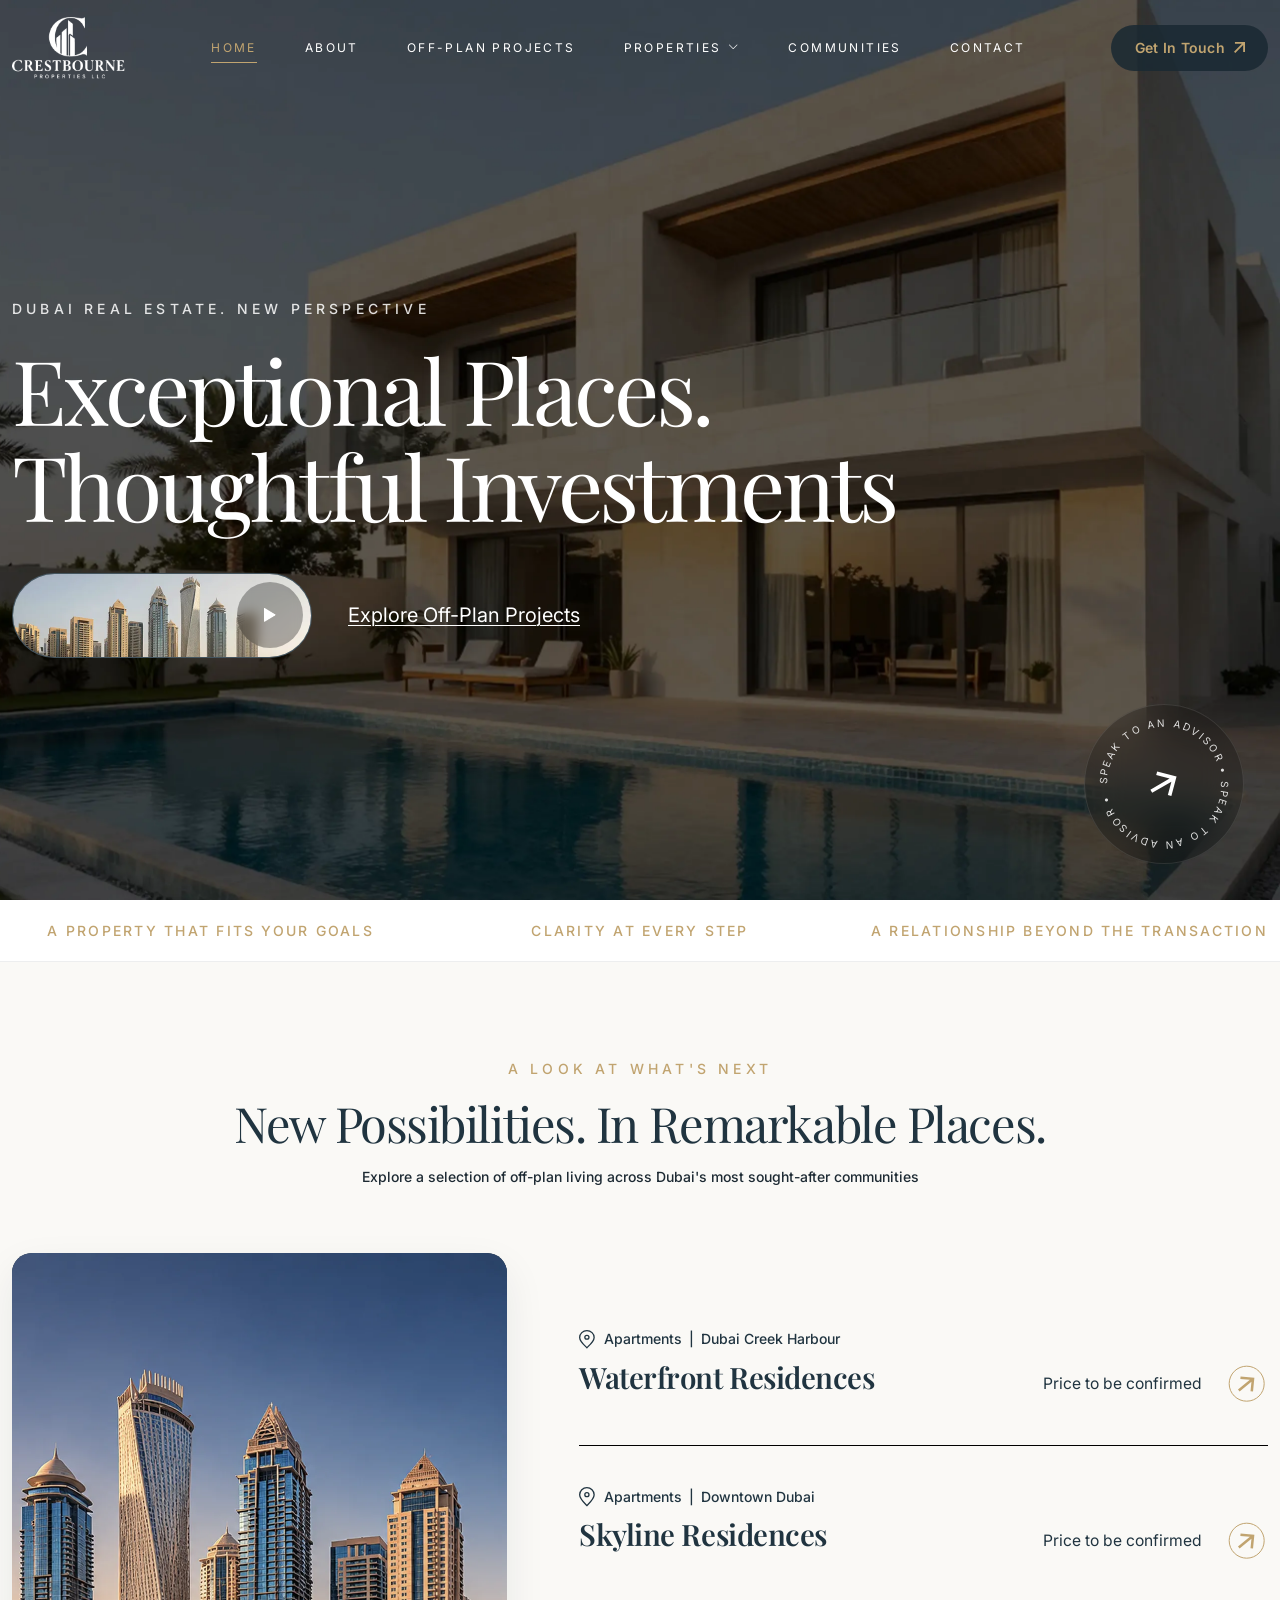
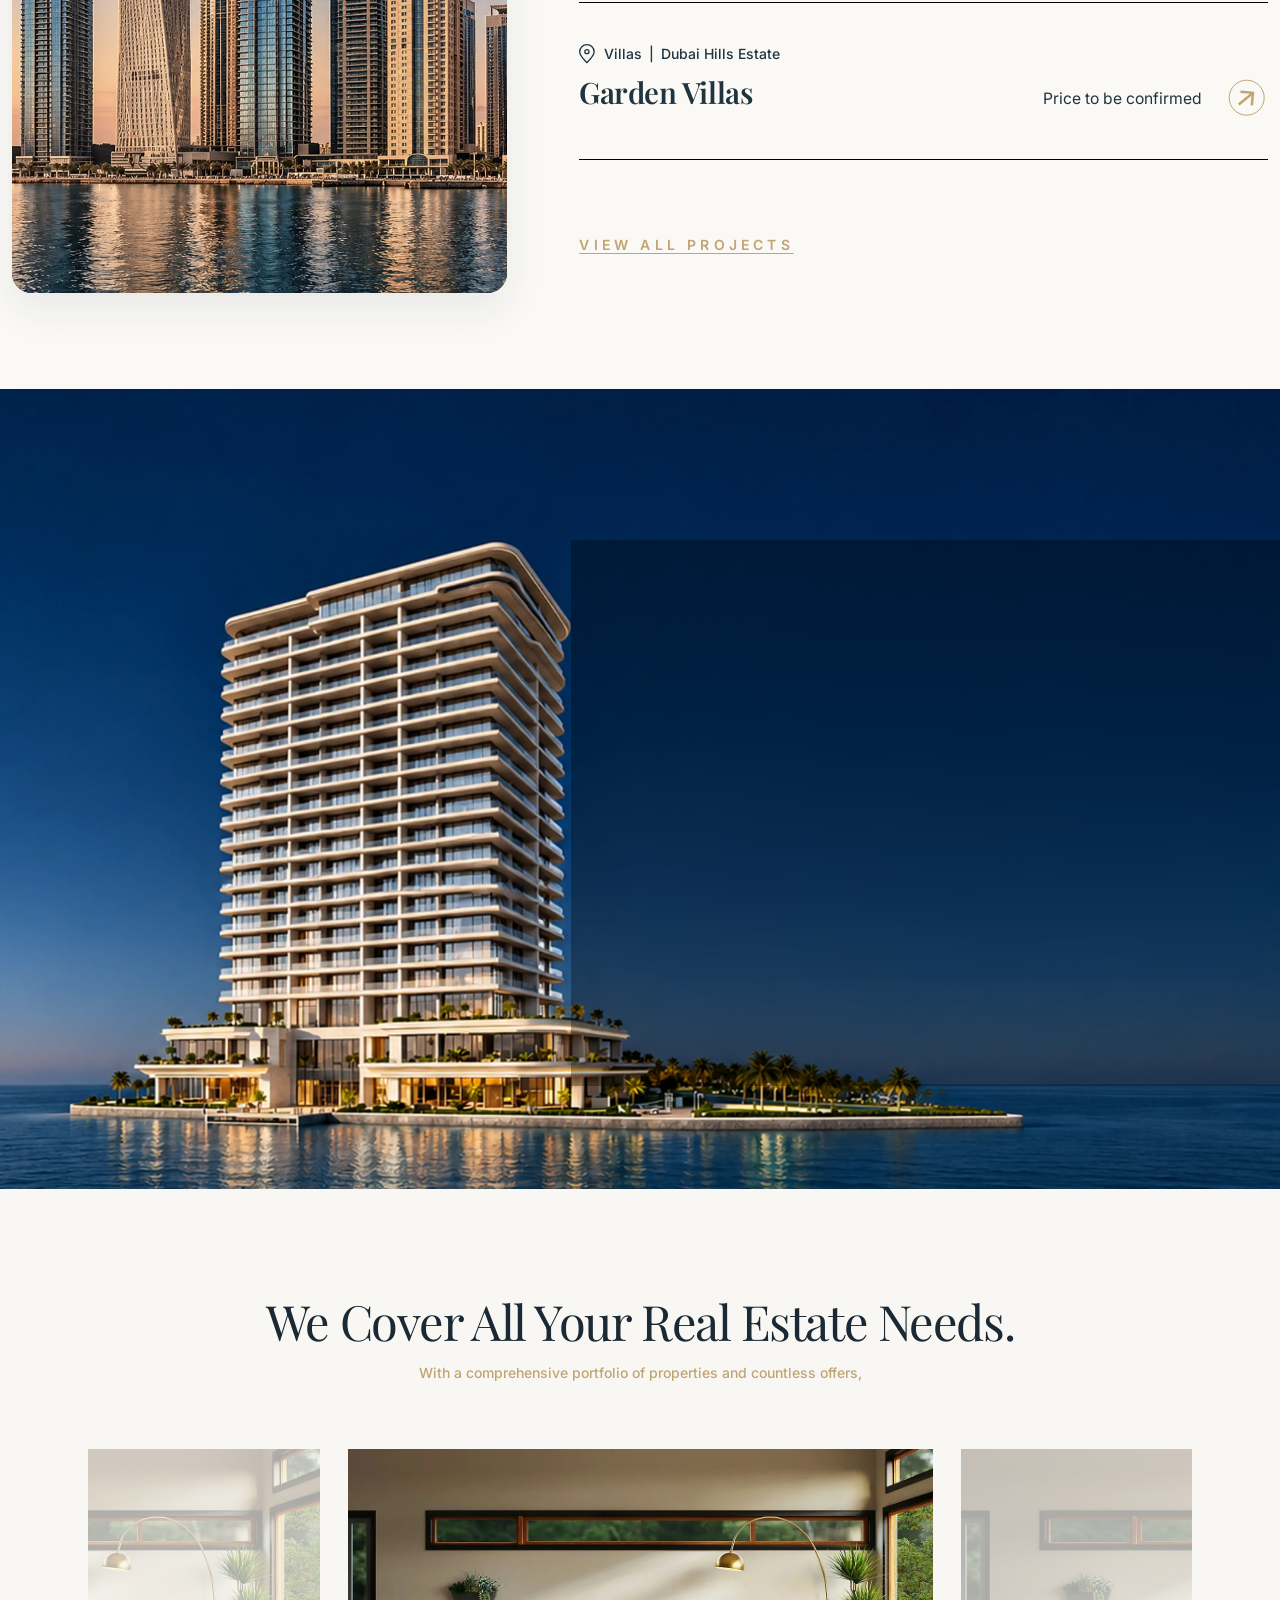
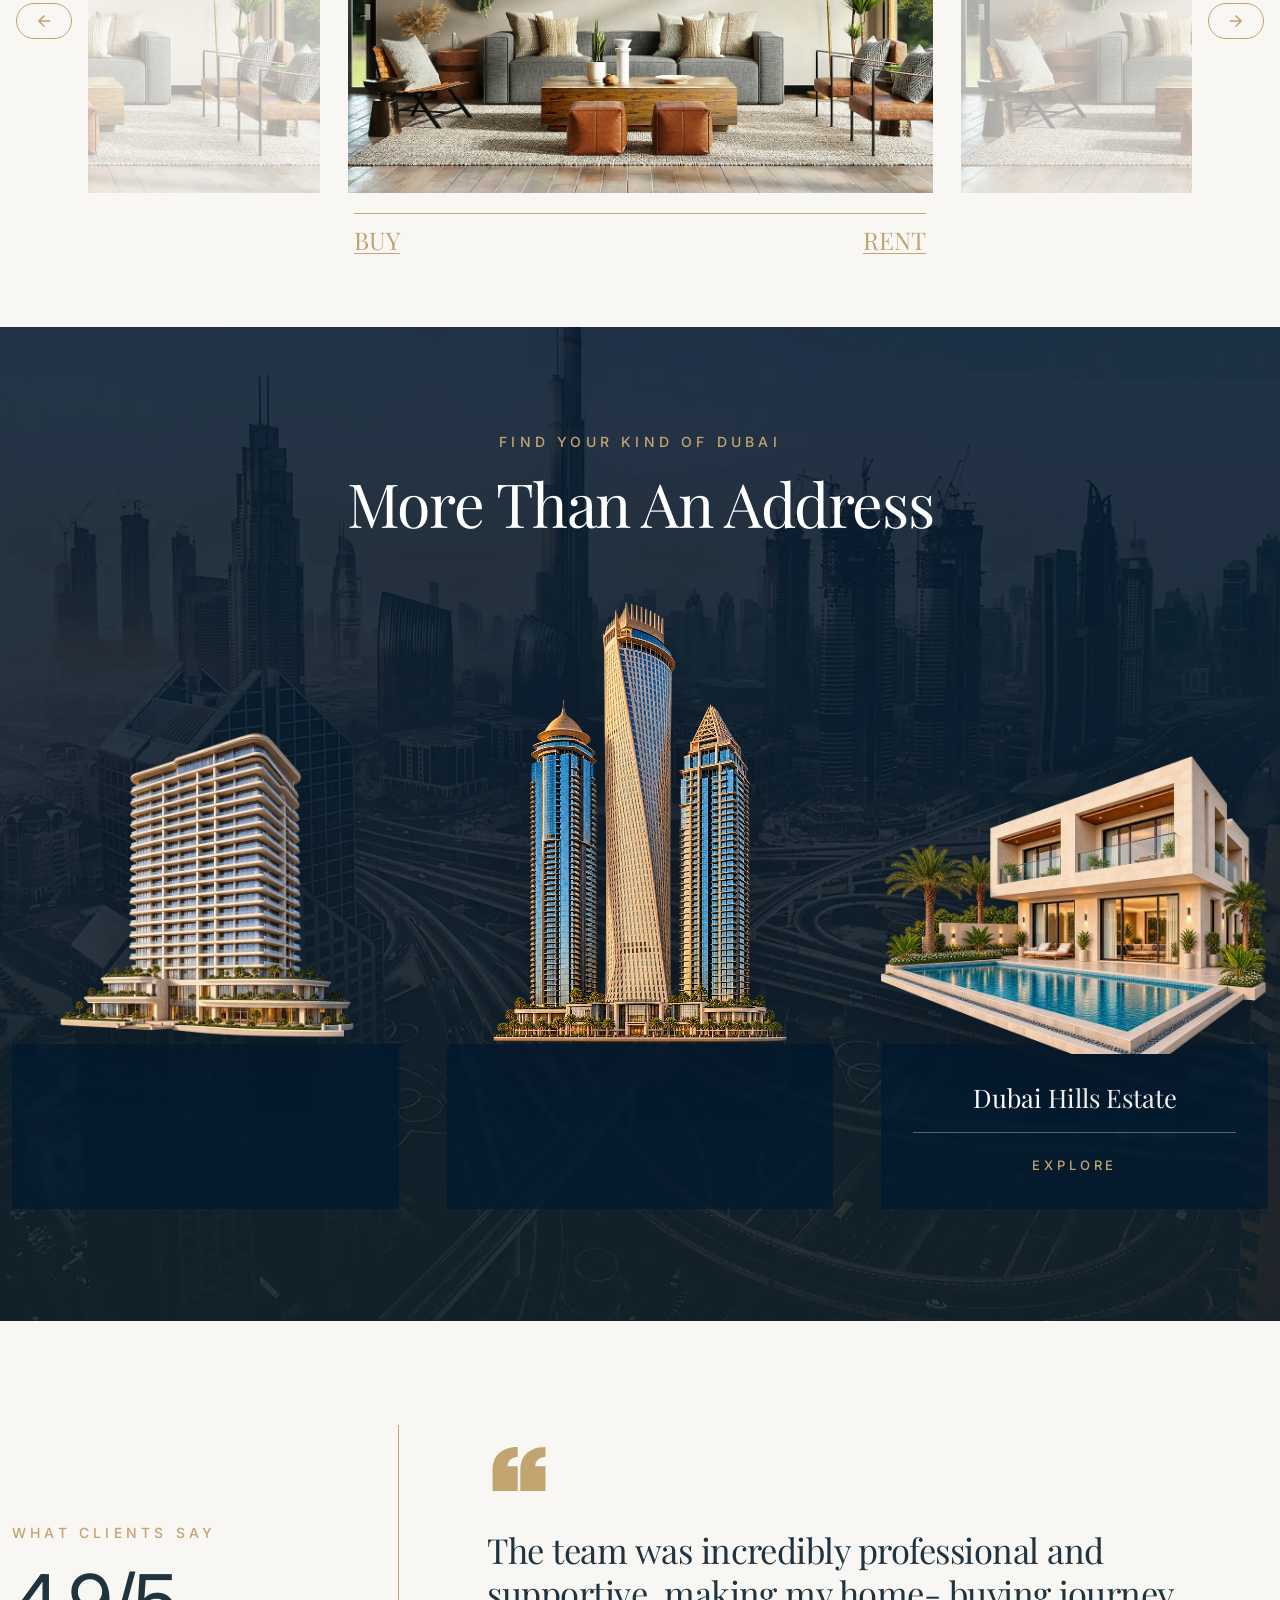
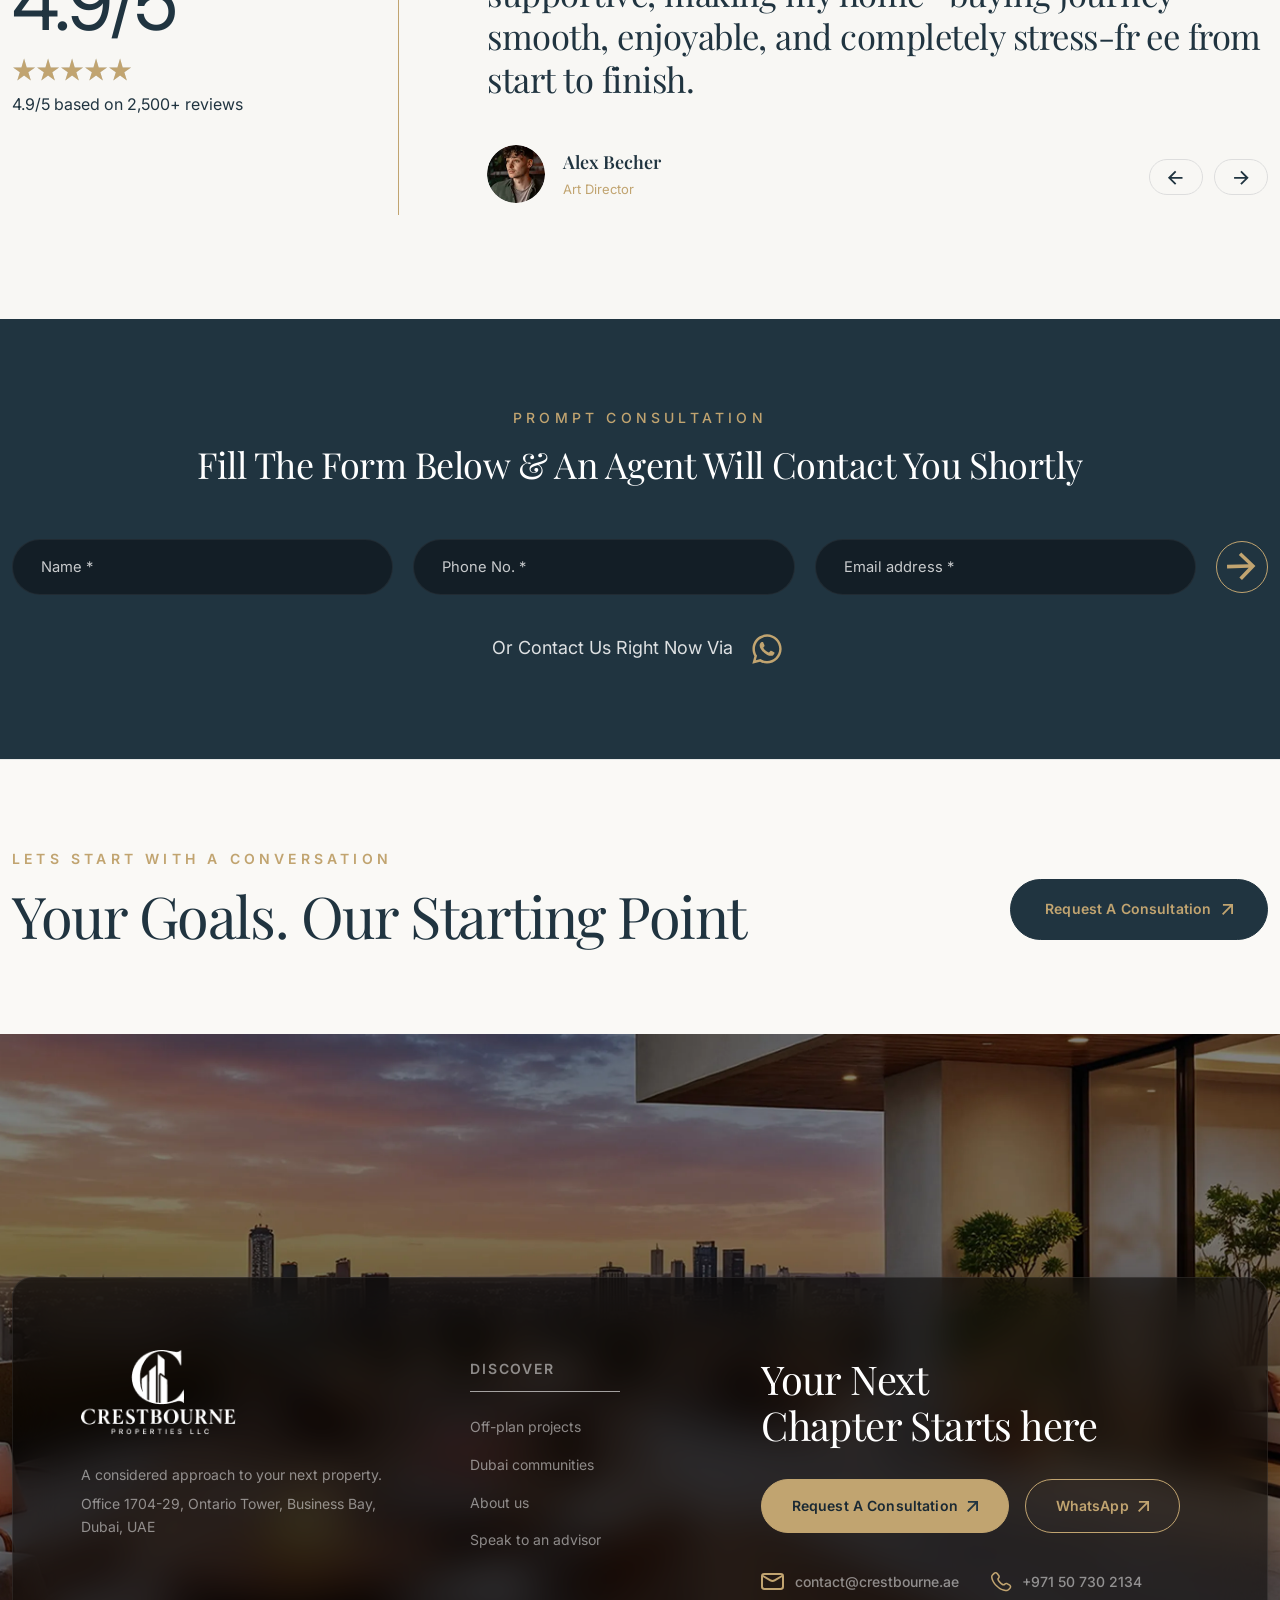
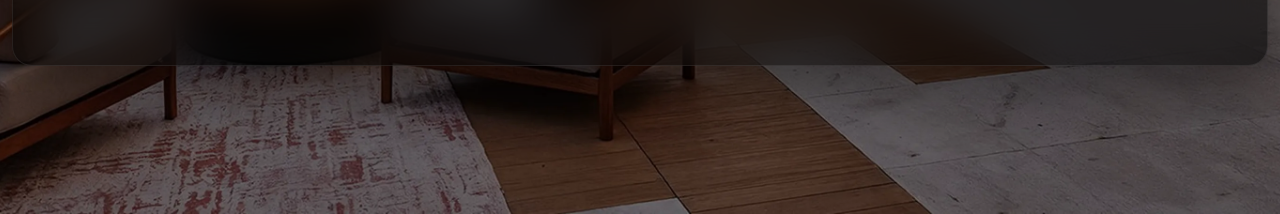
==== commit 18165697: "fixed fonts size and color" ====
--- a/index.html
+++ b/index.html
@@ -858,8 +858,9 @@
 
                 <!-- Left Column: Eyebrow & Large Editorial Headline -->
                 <div class="cta-banner__content">
-                    <p class="cta-banner__eyebrow">Lets Start With A Conversation</p>
-                    <h2 class="cta-banner__title" id="ctaBannerHeading">
+                    <p class="cta-banner__eyebrow text-center text-md-center text-lg-start">Lets Start With A
+                        Conversation</p>
+                    <h2 class="cta-banner__title text-center text-md-center text-lg-start" id="ctaBannerHeading">
                         Your Goals. Our Starting Point
                     </h2>
                 </div>
@@ -869,17 +870,18 @@
                     <a href="#contact" class="cta-banner__btn">
                         <span>Request A Consultation</span>
                         <svg width="11" height="11" viewBox="0 0 10 10" fill="none" xmlns="http://www.w3.org/2000/svg">
-                            <g clip-path="url(#clip0_2015_346)">
+                            <g clip-path="url(#clip0_2035_328)">
                                 <path
                                     d="M8.33167 2.83716L1.17882 10L0 8.82118L7.16284 1.66833H0.849151V0H10V9.15085H8.33167V2.83716Z"
-                                    fill="#C1A470"></path>
+                                    fill="#C1A470" />
                             </g>
                             <defs>
-                                <clipPath id="clip0_2015_346">
-                                    <rect width="10" height="10" fill="white"></rect>
+                                <clipPath id="clip0_2035_328">
+                                    <rect width="10" height="10" fill="white" />
                                 </clipPath>
                             </defs>
                         </svg>
+
                     </a>
                 </div>
 
@@ -902,16 +904,16 @@
         </div>
 
         <!-- Elevated Dark Glassmorphic Card -->
-        <div class="container-xl site-footer__container">
-            <div class="site-footer__card">
+        <div class="container-xl site-footer__container mt-0 mt-md-4 mt-lg-5">
+            <div class="site-footer__card mt-0 mt-md-4 mt-lg-5">
                 <div class="row g-5 justify-content-between">
 
                     <!-- Column 1: Brand Logo & Office Address -->
                     <div class="col-12 col-lg-4">
                         <div class="site-footer__brand">
                             <a href="#top" class="site-footer__logo" aria-label="Crestbourne Properties LLC Home">
-                                <img src="assets/images/logo-crestbourne.png" alt="Crestbourne Properties LLC"
-                                    class="site-footer__logo-image" />
+                                <img src="assets/images/logo/crestbourne-white-logo.webp"
+                                    alt="Crestbourne Properties LLC" class="site-footer__logo-image" />
                             </a>
 
                             <p class="site-footer__tagline">
@@ -947,24 +949,66 @@
                             <div class="site-footer__actions">
                                 <a href="#contact" class="site-footer__btn site-footer__btn--primary">
                                     <span>Request A Consultation</span>
-                                    <i class="bi bi-arrow-up-right" aria-hidden="true"></i>
+                                    <svg width="11" height="11" viewBox="0 0 10 10" fill="none"
+                                        xmlns="http://www.w3.org/2000/svg">
+                                        <g clip-path="url(#clip0_5_250)">
+                                            <path
+                                                d="M8.33167 2.83716L1.17882 10L0 8.82118L7.16284 1.66833H0.849151V0H10V9.15085H8.33167V2.83716Z"
+                                                fill="#203440" />
+                                        </g>
+                                        <defs>
+                                            <clipPath id="clip0_5_250">
+                                                <rect width="10" height="10" fill="white" />
+                                            </clipPath>
+                                        </defs>
+                                    </svg>
+
                                 </a>
 
                                 <a href="https://wa.me/971507302134" target="_blank" rel="noopener noreferrer"
                                     class="site-footer__btn site-footer__btn--outline">
                                     <span>WhatsApp</span>
-                                    <i class="bi bi-arrow-up-right" aria-hidden="true"></i>
+                                    <svg width="11" height="11" viewBox="0 0 10 10" fill="none"
+                                        xmlns="http://www.w3.org/2000/svg">
+                                        <g clip-path="url(#clip0_2046_361)">
+                                            <path
+                                                d="M8.33167 2.83716L1.17882 10L0 8.82118L7.16284 1.66833H0.849151V0H10V9.15085H8.33167V2.83716Z"
+                                                fill="#C1A470" />
+                                        </g>
+                                        <defs>
+                                            <clipPath id="clip0_2046_361">
+                                                <rect width="10" height="10" fill="white" />
+                                            </clipPath>
+                                        </defs>
+                                    </svg>
+
                                 </a>
                             </div>
 
                             <div class="site-footer__contacts">
                                 <a href="mailto:contact@crestbourne.ae" class="site-footer__contact-item">
-                                    <i class="bi bi-envelope" aria-hidden="true"></i>
+                                    <svg width="23" height="17" viewBox="0 0 23 17" fill="none"
+                                        xmlns="http://www.w3.org/2000/svg">
+                                        <path
+                                            d="M2 3.00005L9.3625 7.42857C10.6292 8.19048 12.3708 8.19048 13.6375 7.42857L21 3"
+                                            stroke-width="2" stroke-linecap="round" stroke-linejoin="round"
+                                            stroke="#C1A470" />
+                                        <path
+                                            d="M3.33333 1H19.6667C20.9553 1 22 1.95939 22 3.14286V13.8571C22 15.0406 20.9553 16 19.6667 16H3.33333C2.04467 16 1 15.0406 1 13.8571V3.14286C1 1.95939 2.04467 1 3.33333 1Z"
+                                            stroke-width="2" stroke-linecap="round" stroke="#C1A470" />
+                                    </svg>
+
                                     <span>contact@crestbourne.ae</span>
                                 </a>
 
                                 <a href="tel:+971507302134" class="site-footer__contact-item">
-                                    <i class="bi bi-telephone" aria-hidden="true"></i>
+                                    <svg width="21" height="20" viewBox="0 0 21 20" fill="none"
+                                        xmlns="http://www.w3.org/2000/svg">
+                                        <path
+                                            d="M13.937 13.1681L14.4115 12.6964L13.3097 11.5883L12.8354 12.0601L13.937 13.1681ZM16.0048 12.4988L17.9949 13.5806L18.7412 12.2079L16.7511 11.126L16.0048 12.4988ZM18.3781 15.7308L16.8983 17.2022L17.9999 18.3102L19.4797 16.8389L18.3781 15.7308ZM15.9966 17.6759C14.4863 17.8167 10.5788 17.6913 6.34815 13.4846L5.24645 14.5926C9.86318 19.1831 14.2572 19.4073 16.1416 19.2317L15.9966 17.6759ZM6.34815 13.4846C2.31547 9.47479 1.64746 6.10224 1.5643 4.63912L0.00432161 4.72777C0.108967 6.56926 0.936124 10.3068 5.24645 14.5926L6.34815 13.4846ZM7.78078 7.04678L8.07953 6.74971L6.97786 5.64172L6.6791 5.93878L7.78078 7.04678ZM8.31734 2.96303L7.00385 1.20845L5.75303 2.14485L7.06651 3.89944L8.31734 2.96303ZM2.58612 0.826555L0.951124 2.45227L2.05283 3.56027L3.68783 1.93456L2.58612 0.826555ZM7.22995 6.49278C6.6791 5.93878 6.67835 5.93952 6.6776 5.94027C6.67735 5.94052 6.6766 5.94128 6.67609 5.94179C6.67507 5.94283 6.67403 5.94387 6.67298 5.94494C6.67086 5.9471 6.66868 5.94934 6.66643 5.95167C6.66192 5.95635 6.65714 5.96141 6.65212 5.96687C6.64207 5.97777 6.63104 5.99025 6.61923 6.00435C6.59561 6.03252 6.56885 6.06722 6.54073 6.10873C6.48434 6.19195 6.4229 6.30198 6.37077 6.44036C6.26438 6.7227 6.20735 7.0949 6.27885 7.55578C6.41869 8.45712 7.03943 9.64771 8.62953 11.2288L9.7312 10.1207C8.24318 8.64114 7.8887 7.74072 7.82286 7.31624C7.79151 7.11423 7.82401 7.01481 7.83297 6.99126C7.83838 6.9767 7.84099 6.97521 7.83432 6.98516C7.83099 6.99002 7.82547 6.99764 7.81682 7.0079C7.81255 7.01303 7.80745 7.01885 7.80151 7.02533C7.79849 7.02857 7.79536 7.03197 7.79182 7.03554C7.79015 7.03734 7.78838 7.03916 7.78651 7.04103C7.78557 7.04197 7.78463 7.04292 7.7837 7.04388C7.78328 7.04436 7.78255 7.04509 7.78224 7.04533C7.78151 7.04605 7.78078 7.04678 7.22995 6.49278ZM8.62953 11.2288C10.2202 12.8103 11.4163 13.4258 12.3191 13.5644C12.7805 13.6351 13.1524 13.5786 13.4346 13.4735C13.573 13.422 13.6832 13.3613 13.7665 13.3054C13.8082 13.2775 13.843 13.2509 13.8712 13.2275C13.8854 13.2158 13.8979 13.2049 13.9088 13.1949C13.9143 13.1899 13.9194 13.1852 13.9241 13.1807C13.9265 13.1784 13.9287 13.1763 13.9309 13.1742C13.9319 13.1731 13.933 13.1721 13.934 13.171C13.9345 13.1705 13.9354 13.1698 13.9356 13.1696C13.9363 13.1689 13.937 13.1681 13.3862 12.6141C12.8354 12.0601 12.8361 12.0594 12.8368 12.0586C12.837 12.0584 12.8378 12.0577 12.8383 12.0572C12.8392 12.0563 12.8402 12.0553 12.8411 12.0544C12.8431 12.0526 12.8448 12.0508 12.8466 12.0491C12.8503 12.0456 12.8537 12.0425 12.8569 12.0395C12.8634 12.0336 12.8692 12.0285 12.8744 12.0244C12.8846 12.0158 12.8922 12.0104 12.8969 12.0072C12.9066 12.0007 12.9046 12.0036 12.8892 12.0094C12.8637 12.0189 12.7615 12.0515 12.5561 12.0199C12.1256 11.954 11.2188 11.5998 9.7312 10.1207L8.62953 11.2288ZM7.00385 1.20845C5.94207 -0.209872 3.85418 -0.434299 2.58612 0.826555L3.68783 1.93456C4.24166 1.38386 5.22529 1.43991 5.75303 2.14485L7.00385 1.20845ZM1.5643 4.63912C1.54381 4.27859 1.70917 3.90198 2.05283 3.56027L0.951124 2.45227C0.391415 3.00881 -0.0486055 3.79662 0.00432161 4.72777L1.5643 4.63912ZM16.8983 17.2022C16.612 17.4869 16.3052 17.6472 15.9966 17.6759L16.1416 19.2317C16.9068 19.1603 17.5338 18.7738 17.9999 18.3102L16.8983 17.2022ZM8.07953 6.74971C9.10505 5.73 9.1813 4.11709 8.31734 2.96303L7.06651 3.89944C7.48682 4.46088 7.42432 5.19779 6.97786 5.64172L8.07953 6.74971ZM17.9949 13.5806C18.8468 14.0438 18.9795 15.1327 18.3781 15.7308L19.4797 16.8389C20.8759 15.4506 20.4454 13.1343 18.7412 12.2079L17.9949 13.5806ZM14.4115 12.6964C14.8115 12.2986 15.4554 12.2001 16.0048 12.4988L16.7511 11.126C15.6223 10.5124 14.2215 10.6819 13.3097 11.5883L14.4115 12.6964Z"
+                                            fill="#C1A470" />
+                                    </svg>
+
                                     <span>+971 50 730 2134</span>
                                 </a>
                             </div>
--- a/assets/css/components.css
+++ b/assets/css/components.css
@@ -79,8 +79,8 @@
   gap: 0.4rem;
   padding: 0.5rem 0;
   font-family: var(--font-primary);
-  font-size: 0.72rem;
-  font-weight: var(--fw-medium);
+  font-size: 12px;
+  font-weight: var(--fw-regular);
   letter-spacing: 0.2em;
   text-transform: uppercase;
   color: var(--color-white);
@@ -182,8 +182,8 @@
   gap: 0.55rem;
   padding: 0.72rem 1.45rem;
   font-family: var(--font-primary);
-  font-size: 0.86rem;
-  font-weight: var(--fw-medium);
+  font-size: clamp(0.85rem, 1.5vw, 0.875rem);
+  font-weight: var(--fw-semibold);
   letter-spacing: 0.02em;
   color: var(--color-primary);
   background-color: var(--color-dark-glass);
@@ -536,7 +536,7 @@
 .site-footer__logo-image {
   display: block;
   width: auto;
-  height: 76px;
+  height: 85px;
   max-width: 210px;
   object-fit: contain;
 }
@@ -544,54 +544,62 @@
 .site-footer__tagline {
   margin: 0 0 0.35rem;
   font-family: var(--font-primary);
-  font-size: 0.88rem;
+  font-size: clamp(0.85rem, 1.5vw, 0.875rem);
   font-weight: var(--fw-regular);
   line-height: 1.65;
-  color: rgba(255, 255, 255, 0.72);
+  color: rgba(255, 255, 255, 0.5);
 }
 
 .site-footer__address {
   margin: 0;
   font-style: normal;
   font-family: var(--font-primary);
-  font-size: 0.88rem;
+  font-size: clamp(0.85rem, 1.5vw, 0.875rem);
   font-weight: var(--fw-regular);
   line-height: 1.65;
-  color: rgba(255, 255, 255, 0.72);
+  color: rgba(255, 255, 255, 0.5);
 }
 
 /* Column 2: Discover Links */
 .site-footer__nav {
   padding-top: 0.65rem;
 }
-
+ 
 .site-footer__nav-title {
+  position: relative;
   margin: 0 0 1.45rem;
   padding-bottom: 0.85rem;
   font-family: var(--font-primary);
-  font-size: 0.75rem;
+  font-size:clamp(0.85rem, 1.5vw, 0.875rem);
   font-weight: var(--fw-semibold);
   letter-spacing: 0.14em;
   text-transform: uppercase;
-  color: rgba(255, 255, 255, 0.72);
-  border-bottom: 1px solid rgba(255, 255, 255, 0.16);
-}
-
+  color: rgba(255, 255, 255, 0.5);
+  /* border-bottom: 0.5px solid rgba(255, 255, 255, 0.8);; */
+}
+.site-footer__nav-title::before{
+  content: "";
+  position: absolute;
+  width: 150px;
+  height: 0.5px;
+  bottom: 0;
+  background-color: rgba(255, 255, 255, 0.6);
+}
 .site-footer__nav-list {
   list-style: none;
   margin: 0;
   padding: 0;
   display: flex;
   flex-direction: column;
-  gap: 0.95rem;
+  gap: 0.75rem;
 }
 
 .site-footer__nav-link {
   display: inline-block;
   font-family: var(--font-primary);
-  font-size: 0.92rem;
+  font-size: clamp(0.85rem, 1.5vw, 0.875rem);
   font-weight: var(--fw-regular);
-  color: rgba(255, 255, 255, 0.82);
+  color: rgba(255, 255, 255, 0.5);
   transition: color var(--transition-base), transform var(--transition-base);
 }
 
@@ -632,8 +640,8 @@
   padding: 0.92rem 1.85rem;
   border-radius: var(--radius-pill);
   font-family: var(--font-primary);
-  font-size: 0.86rem;
-  font-weight: var(--fw-medium);
+  font-size: clamp(0.85rem, 1.5vw, 0.875rem);
+  font-weight: var(--fw-semibold);
   letter-spacing: 0.01em;
   transition: background-color var(--transition-base), border-color var(--transition-base), color var(--transition-base), transform var(--transition-base);
 }
@@ -667,9 +675,9 @@
 
 /* Outline Pill Button */
 .site-footer__btn--outline {
-  background-color: rgba(255, 255, 255, 0.04);
-  border: 1px solid rgba(255, 255, 255, 0.36);
-  color: var(--color-white);
+  background-color: rgba(255, 255, 255, 0.01);
+  border: 1px solid #C1A470;
+  color: var(--color-primary);
 }
 
 .site-footer__btn--outline:hover,
@@ -678,7 +686,9 @@
   border-color: var(--color-primary);
   color: var(--color-dark);
 }
-
+.site-footer__btn--outline:hover svg path{
+ fill: var(--color-dark);
+}
 /* Bottom Email & Phone Row */
 .site-footer__contacts {
   display: flex;
@@ -692,9 +702,9 @@
   align-items: center;
   gap: 0.65rem;
   font-family: var(--font-primary);
-  font-size: 0.88rem;
-  font-weight: var(--fw-regular);
-  color: rgba(255, 255, 255, 0.78);
+  font-size: clamp(0.85rem, 1.5vw, 0.875rem);
+  font-weight: var(--fw-medium);
+  color: rgba(255, 255, 255, 0.5);
   transition: color var(--transition-base);
 }
 
@@ -738,7 +748,7 @@
   }
 
   .site-footer__logo-image {
-    height: 64px;
+    height: 70px;
   }
 
   .site-footer__actions {
--- a/assets/css/home.css
+++ b/assets/css/home.css
@@ -1794,7 +1794,7 @@
     background-color: var(--color-secondary);
     border: 1px solid var(--color-secondary);
     font-family: var(--font-primary);
-    font-size: clamp(0.84rem, 1.4vw, 0.92rem);
+    font-size: clamp(0.85rem, 1.5vw, 0.875rem);
     font-weight: var(--fw-semibold);
     letter-spacing: 0.01em;
     color: var(--color-primary);
@@ -1813,7 +1813,7 @@
     background-color: var(--color-primary);
     border-color: var(--color-primary);
     color: var(--color-dark);
-    /* transform: translateY(-2px); */
+    transform: translateY(-2px);
 }
 
 .cta-banner__btn:hover i,
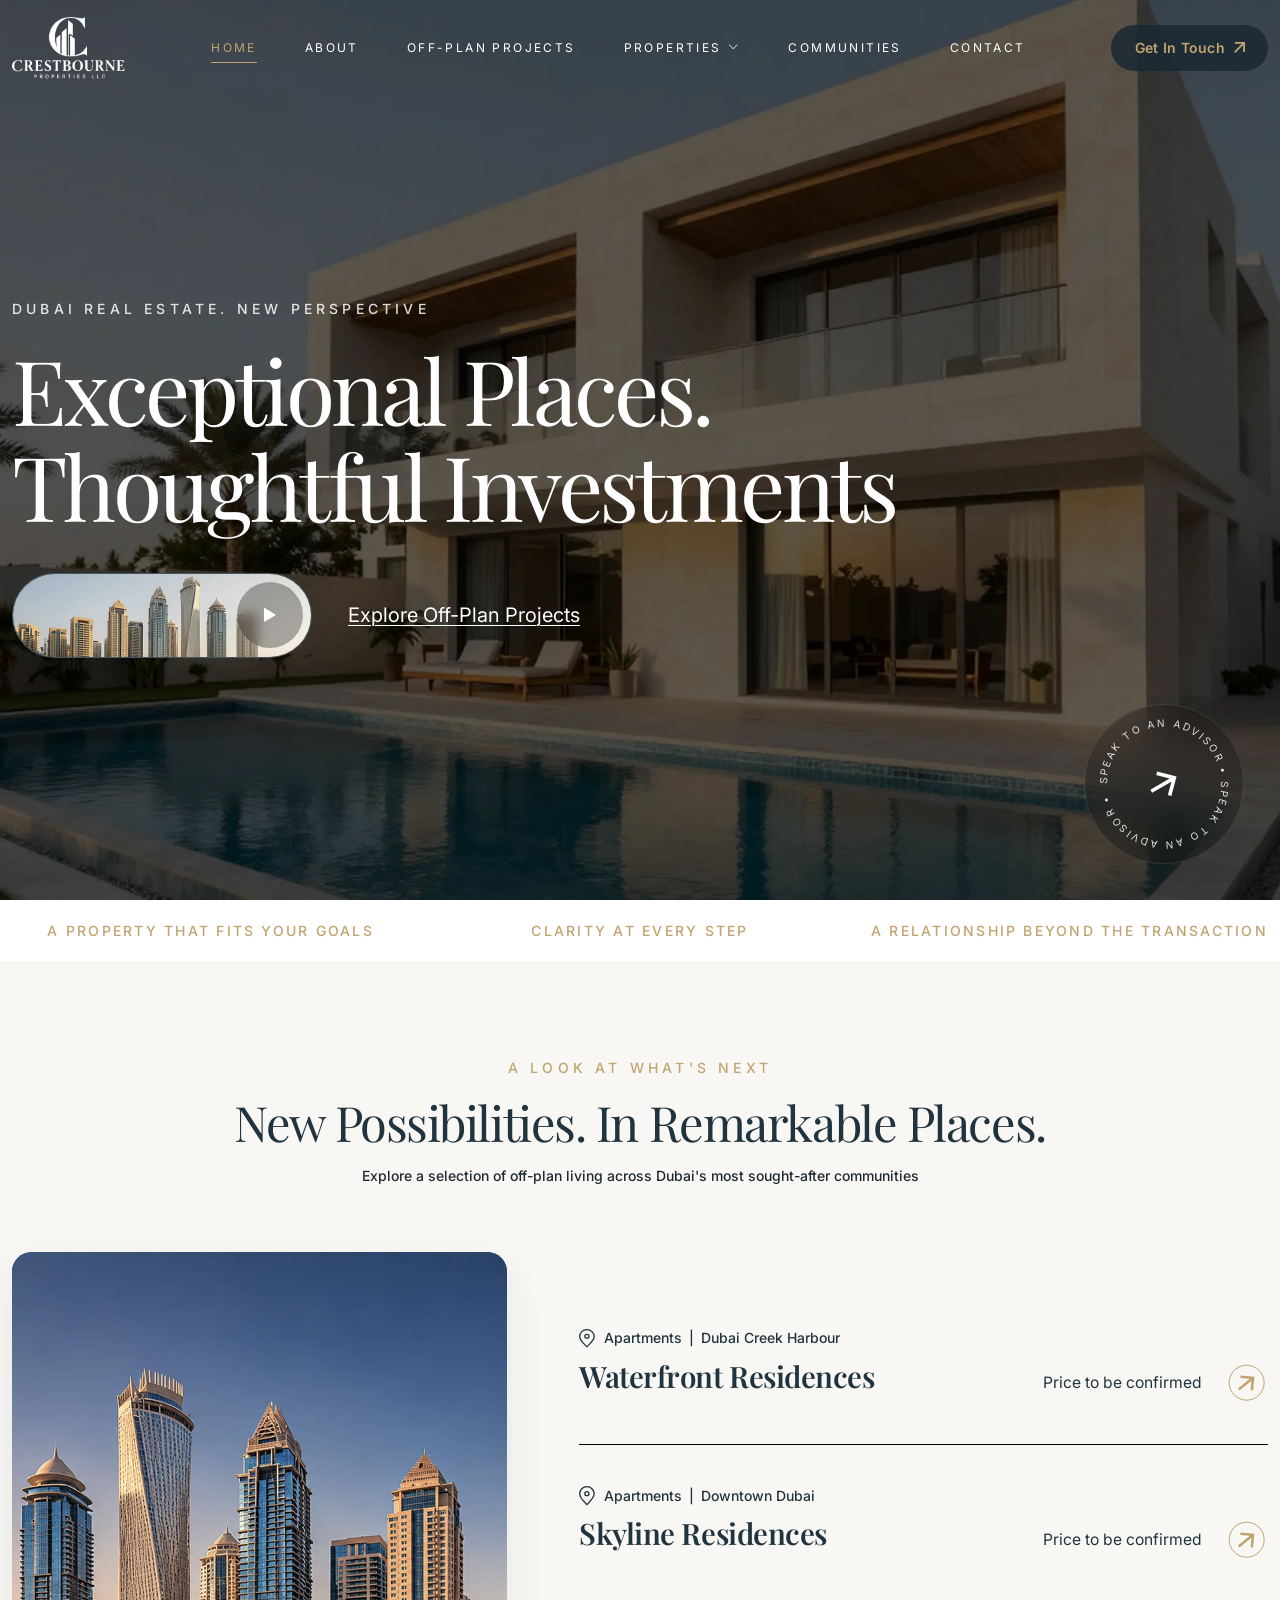
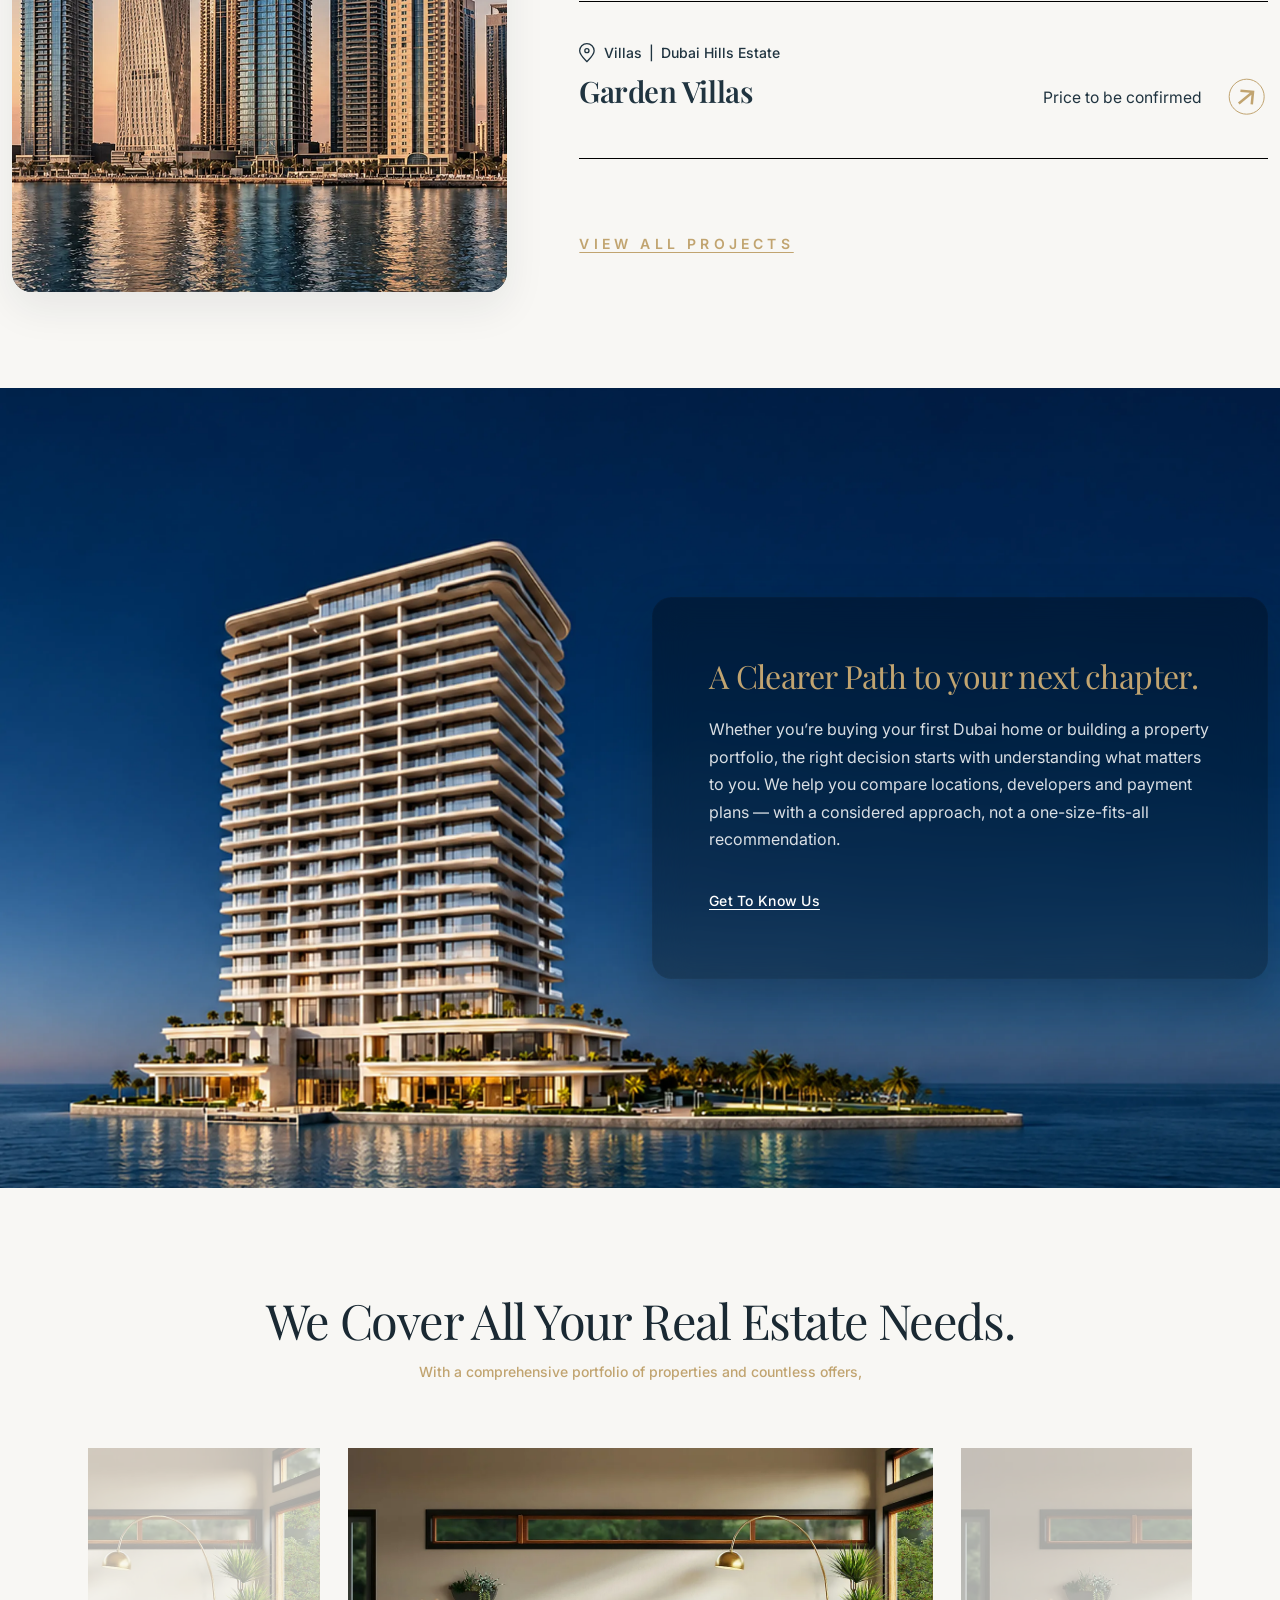
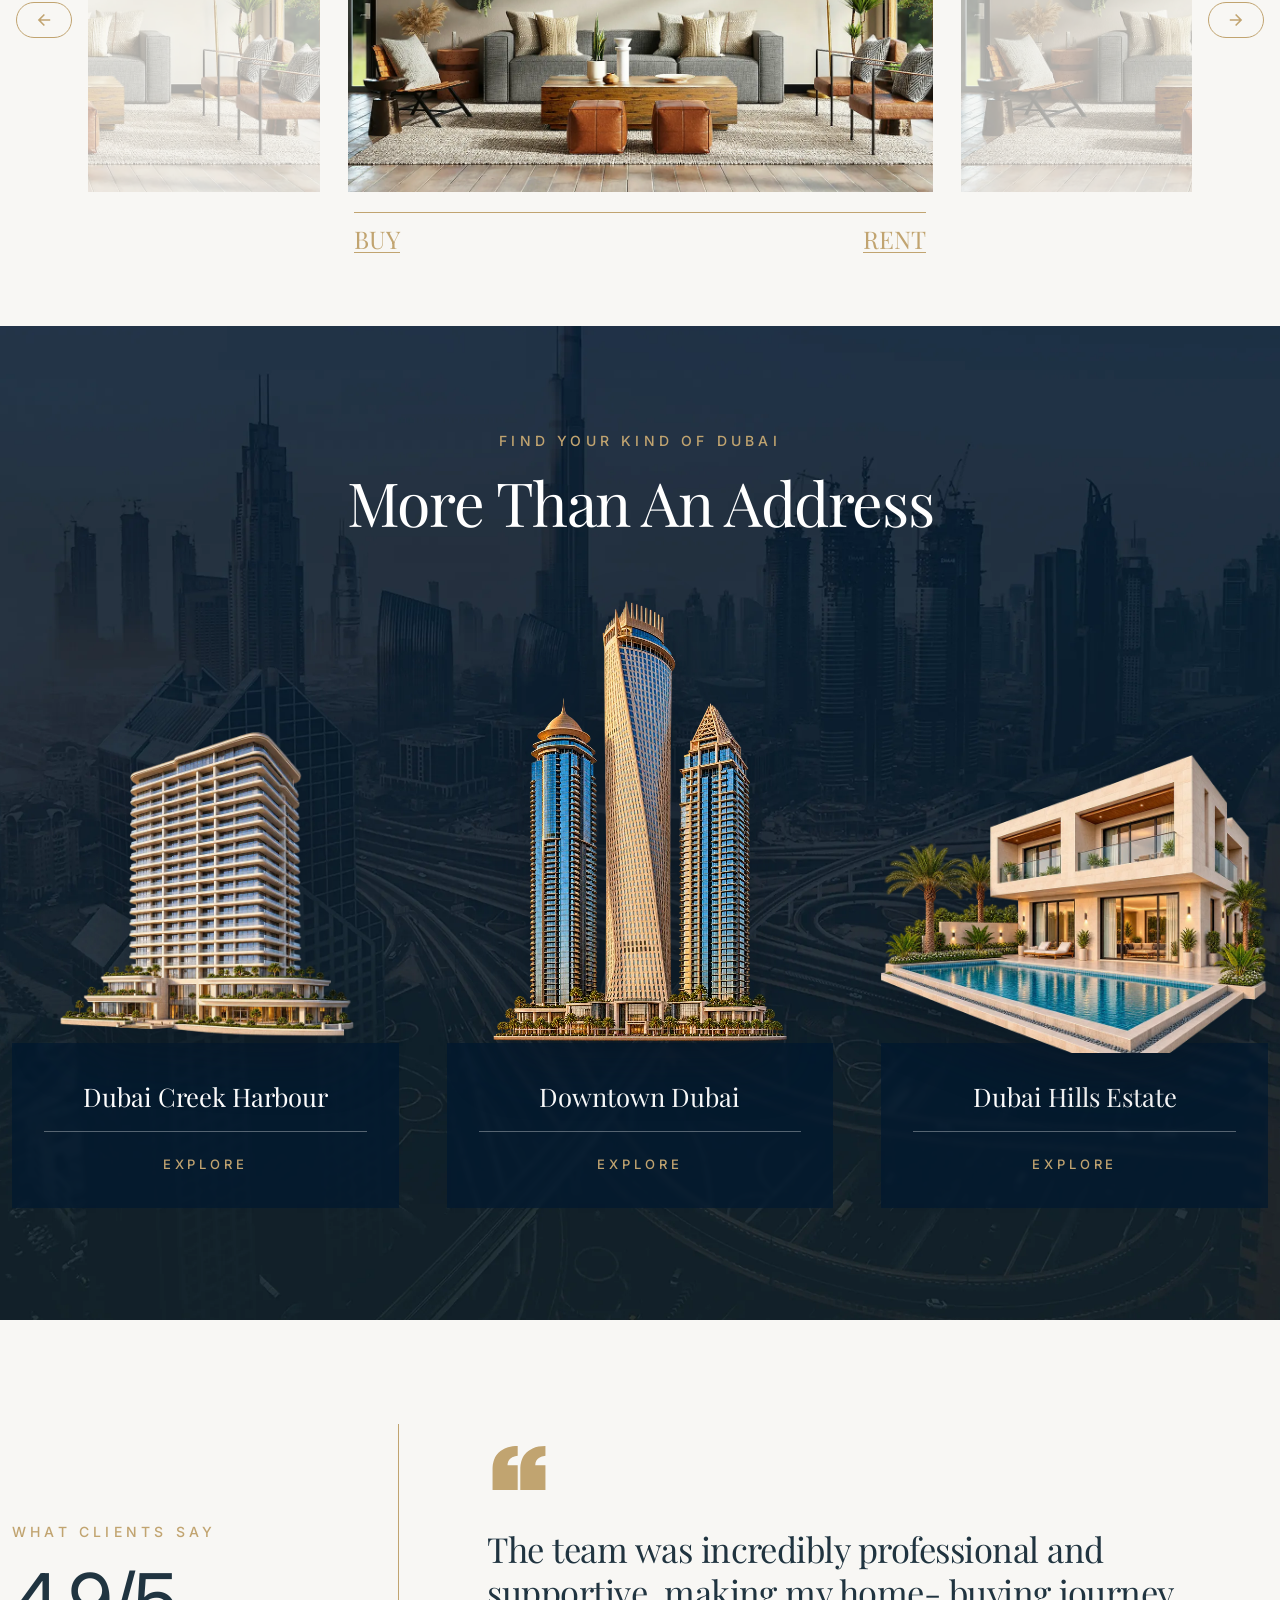
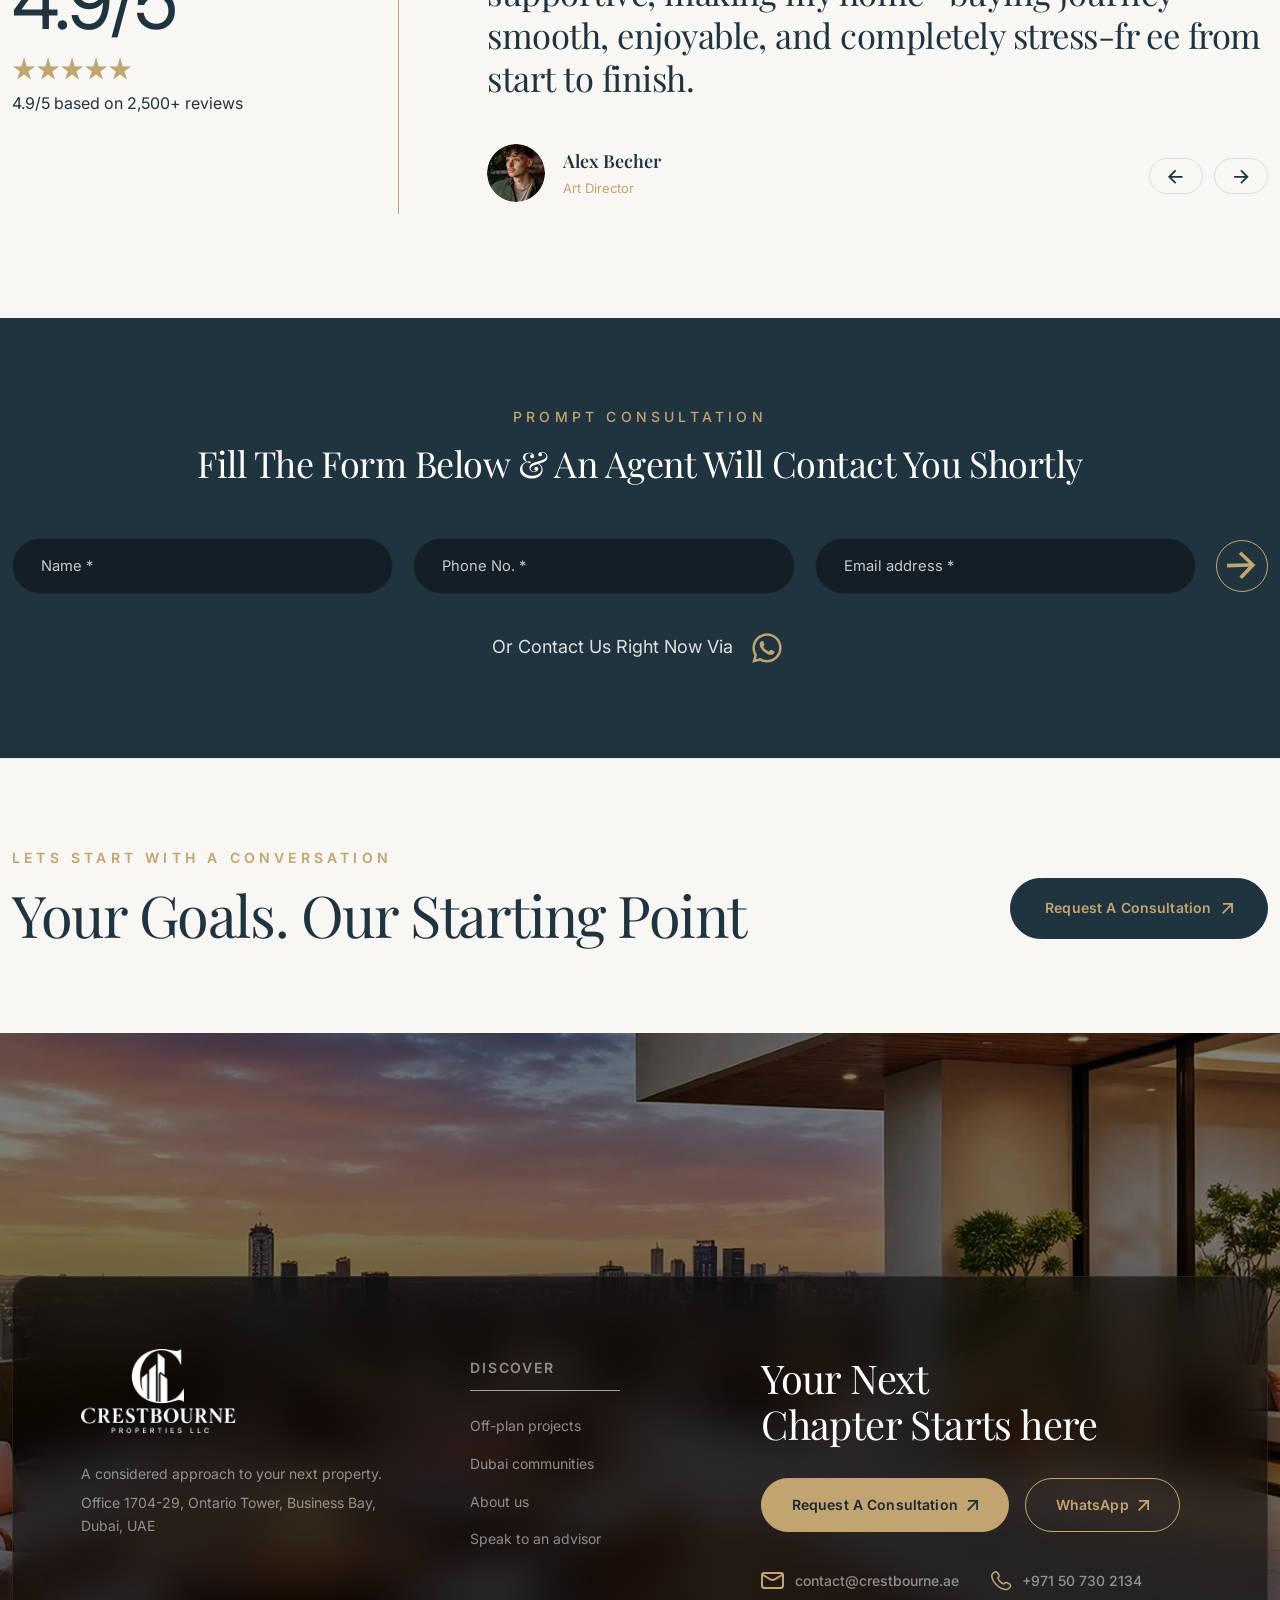
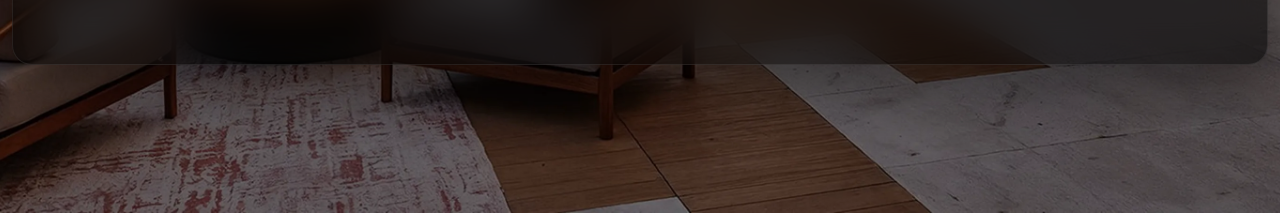
==== commit 94daa277: "some background color fixed" ====
--- a/index.html
+++ b/index.html
@@ -182,7 +182,7 @@
                             <div class="hero-section__actions">
                                 <button type="button" class="media-pill" id="heroVideoTrigger"
                                     aria-label="Play Dubai Real Estate Showcase Video"
-                                    data-video-src="https://assets.mixkit.co/videos/preview/mixkit-aerial-view-of-city-traffic-at-night-11-large.mp4">
+                                    data-video-src="https://themarketingsocials.com/wp-content/themes/themarketingsocials/assets/images/home-page/tms-showreel-mobile.mp4">
                                     <img src="assets/images/dubai-media-pill.webp" alt="Dubai Skyline Architecture"
                                         class="media-pill__image" />
                                     <span class="media-pill__overlay" aria-hidden="true"></span>
--- a/assets/css/components.css
+++ b/assets/css/components.css
@@ -396,8 +396,7 @@
    ========================================================================== */
 
 .value-strip {
-  background-color: var(--color-white);
-  border-bottom: 1px solid rgba(29, 42, 51, 0.08);
+  background-color: var(--color-white); 
   padding: 1.1rem 0;
 }
 
--- a/assets/css/home.css
+++ b/assets/css/home.css
@@ -439,7 +439,7 @@
    OFF-PLAN PROJECTS SECTION
    ========================================================================== */
 .offplan-section {
-    background-color: #FAF9F6;
+    background-color: #F8F7F4;
     color: var(--color-text);
     padding: 6rem 0;
 }
@@ -1737,7 +1737,7 @@
    ========================================================================== */
 
 .cta-banner {
-    background-color: #FAF9F6;
+    background-color: #F8F7F4;
     color: var(--color-text);
     padding: 5.5rem 0;
     border-top: 1px solid rgba(29, 42, 51, 0.08);
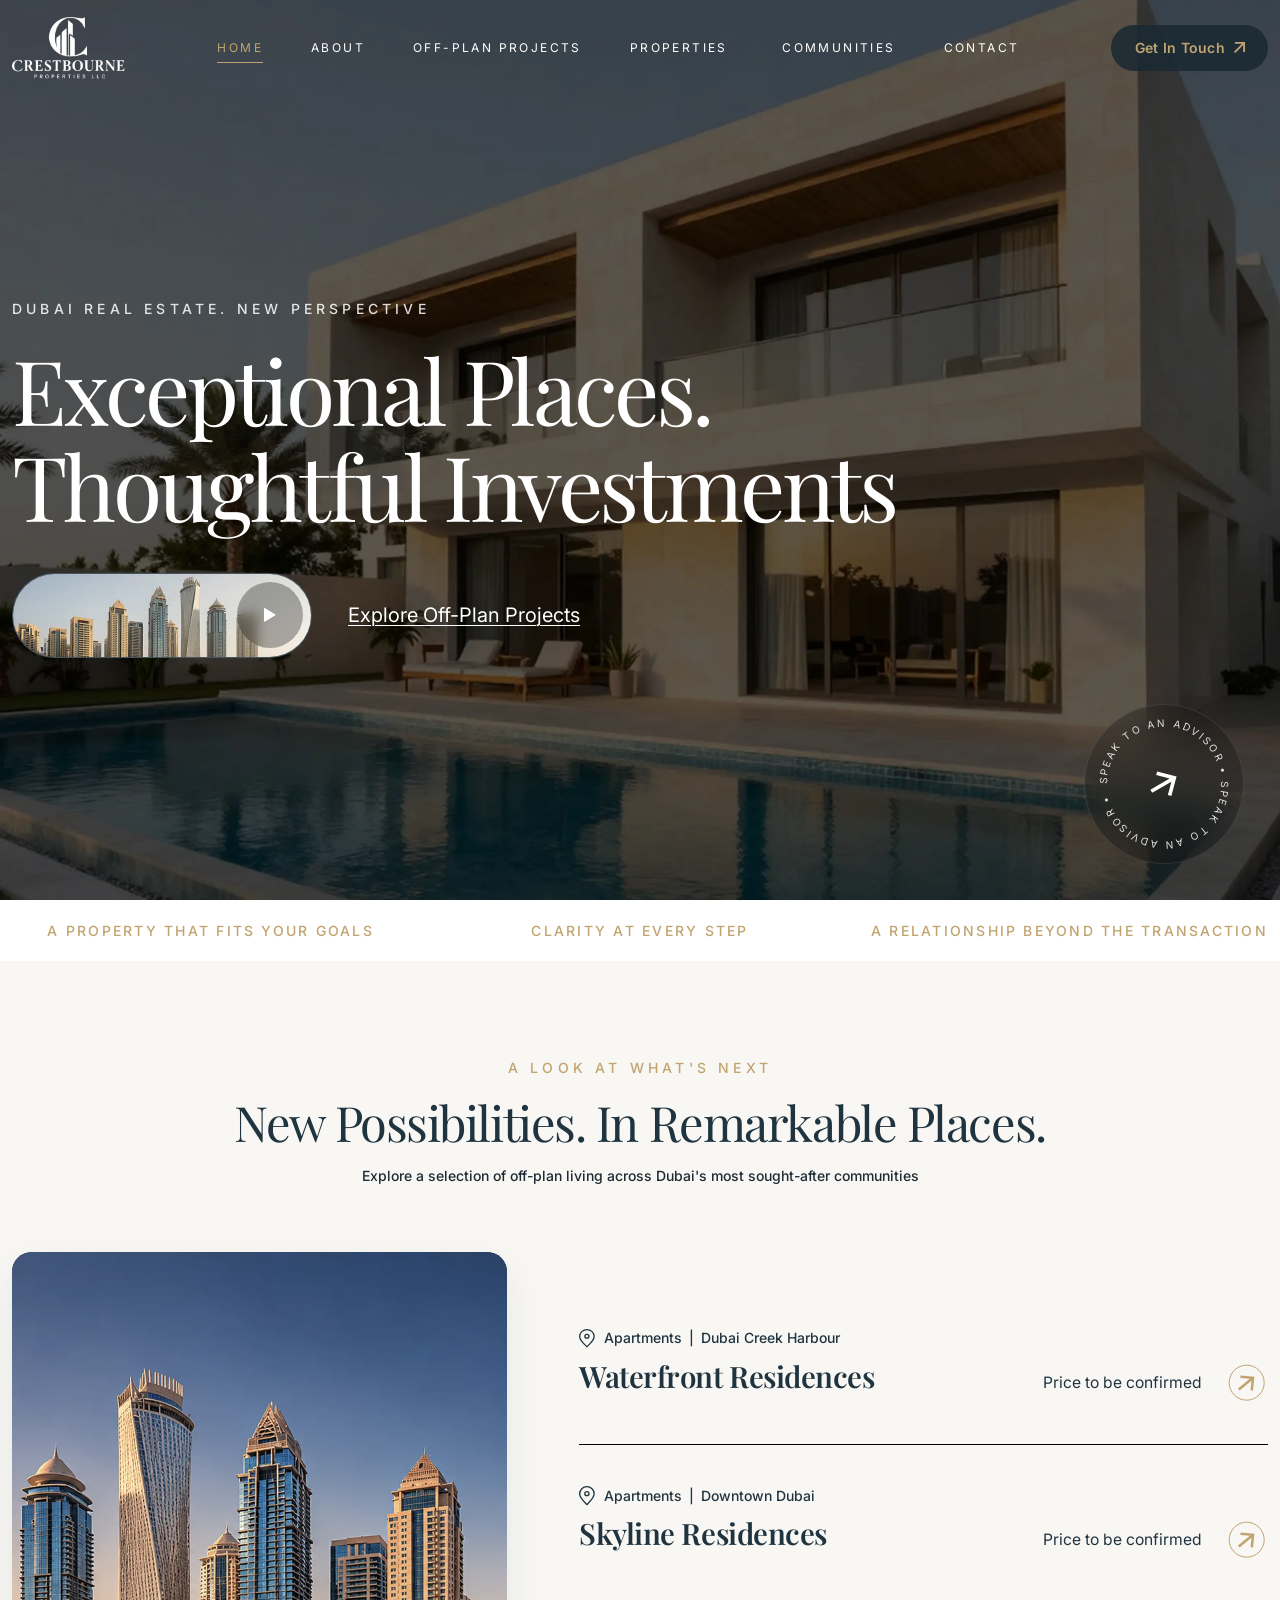
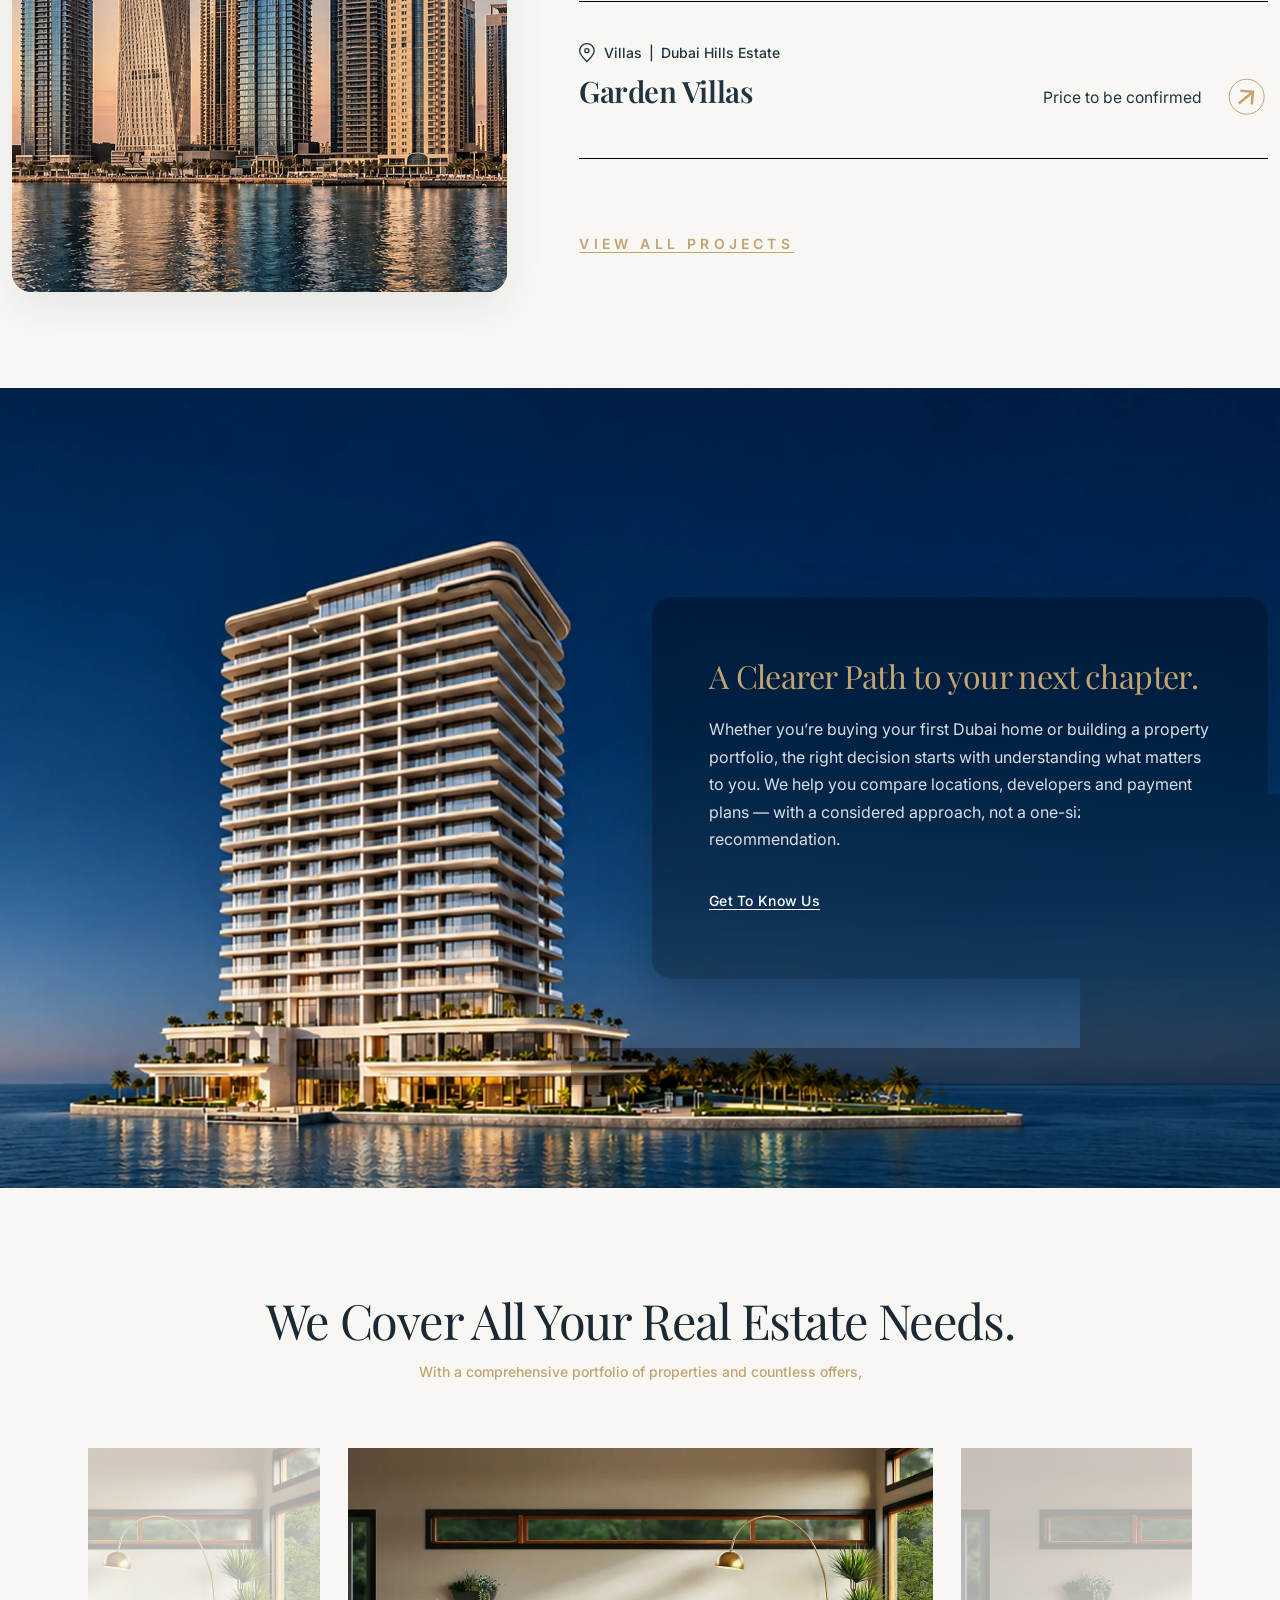
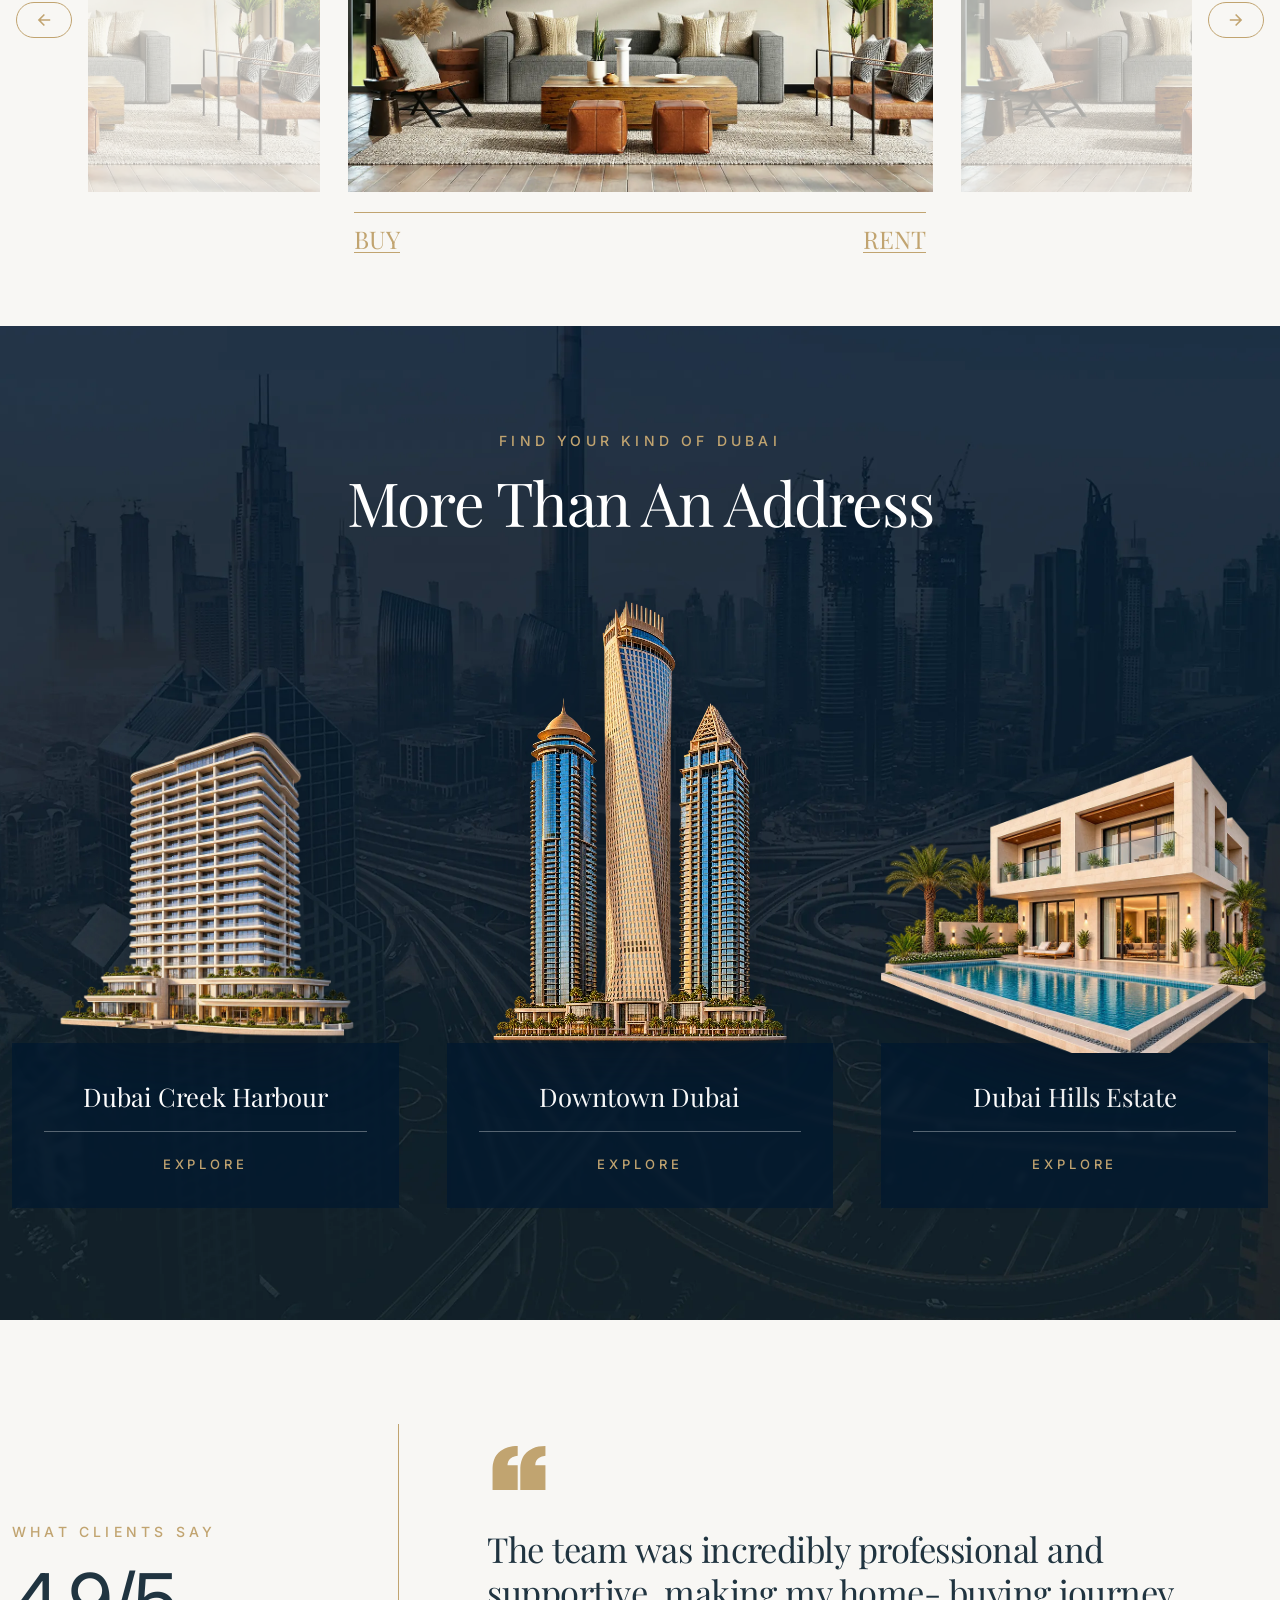
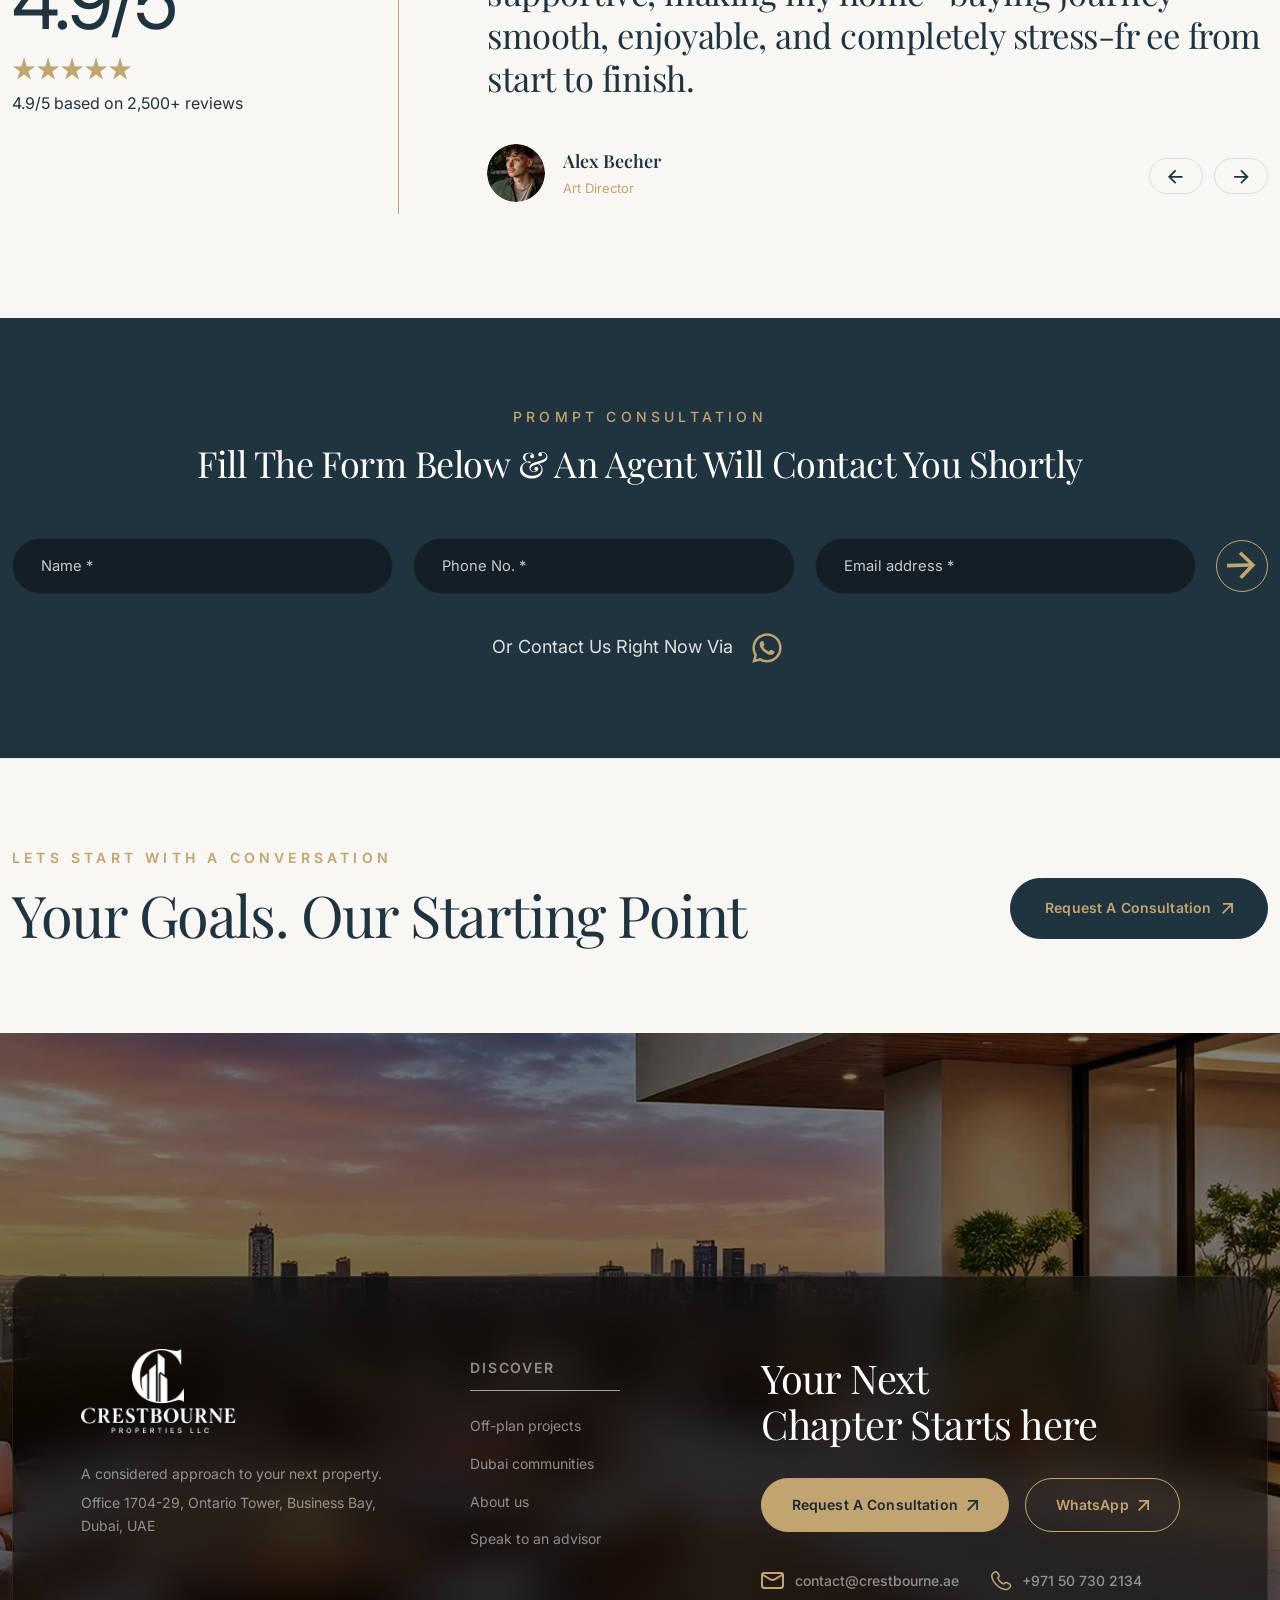
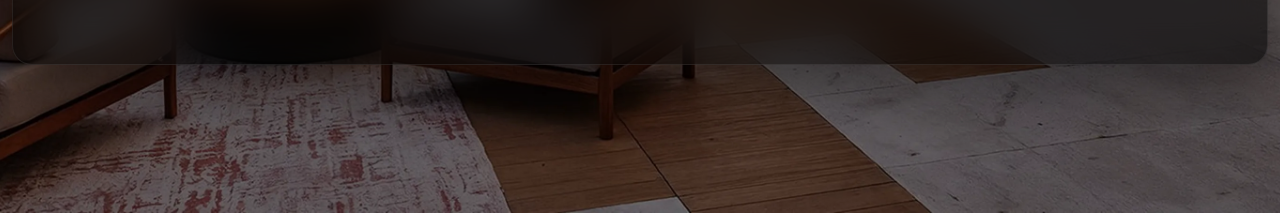
==== commit 6bf761da: "final changes from anuj end" ====
--- a/index.html
+++ b/index.html
@@ -16,20 +16,14 @@
         rel="stylesheet" />
 
     <!-- Bootstrap 5.3.3 CSS & Bootstrap Icons -->
-    <link href="https://cdn.jsdelivr.net/npm/bootstrap@5.3.3/dist/css/bootstrap.min.css" rel="stylesheet"
-        integrity="sha384-QWTKZyjpPEjISv5WaRU9OFeRpok6YctnYmDr5pNlyT2bRjXh0JMhjY6hW+ALEwIH" crossorigin="anonymous" />
-    <link rel="stylesheet" href="https://cdn.jsdelivr.net/npm/bootstrap-icons@1.11.3/font/bootstrap-icons.min.css" />
-    <!-- Owl Carousel 2.3.4 CSS -->
-    <link rel="stylesheet" href="https://cdnjs.cloudflare.com/ajax/libs/OwlCarousel2/2.3.4/assets/owl.carousel.min.css"
-        crossorigin="anonymous" />
-    <link rel="stylesheet"
-        href="https://cdnjs.cloudflare.com/ajax/libs/OwlCarousel2/2.3.4/assets/owl.theme.default.min.css"
-        crossorigin="anonymous" />
+    <link href="assets/css/bootstrap.min.css" rel="stylesheet" />
+    <link rel="stylesheet" href="assets/css/owl.carousel.min.css" crossorigin="anonymous" />
+    <link rel="stylesheet" href=" assets/css/owl.theme.default.min.css" crossorigin="anonymous" />
     <!-- Custom Modular CSS -->
     <link rel="stylesheet" href="assets/css/variables.css" />
-    <link rel="stylesheet" href="./assets/css/style.css" />
-    <link rel="stylesheet" href="./assets/css/components.css" />
-    <link rel="stylesheet" href="./assets/css/home.css" />
+    <link rel="stylesheet" href="assets/css/style.css" />
+    <link rel="stylesheet" href="assets/css/components.css" />
+    <link rel="stylesheet" href="assets/css/home.css" />
 </head>
 
 <body class="page-home">
@@ -240,7 +234,11 @@
         <div class="video-lightbox__backdrop" data-close-lightbox></div>
         <div class="video-lightbox__dialog">
             <button type="button" class="video-lightbox__close" id="closeVideoLightbox" aria-label="Close video modal">
-                <i class="bi bi-x-lg" aria-hidden="true"></i>
+                <svg xmlns="http://w3.org" width="24" height="24" viewBox="0 0 24 24" fill="none" stroke="currentColor"
+                    stroke-width="2" stroke-linecap="round" stroke-linejoin="round">
+                    <line x1="18" y1="6" x2="6" y2="18"></line>
+                    <line x1="6" y1="6" x2="18" y2="18"></line>
+                </svg>
             </button>
             <div class="video-lightbox__frame">
                 <video id="showcaseVideoPlayer" class="video-lightbox__player" controls playsinline>
@@ -1031,14 +1029,11 @@
 ====================================================================== -->
 
     <!-- jQuery & Owl Carousel 2.3.4 JS -->
-    <script src="https://cdnjs.cloudflare.com/ajax/libs/jquery/3.7.1/jquery.min.js" crossorigin="anonymous"></script>
-    <script src="https://cdnjs.cloudflare.com/ajax/libs/OwlCarousel2/2.3.4/owl.carousel.min.js"
-        crossorigin="anonymous"></script>
+    <script src="assets/js/jquery.min.js" crossorigin="anonymous"></script>
+    <script src="assets/js/owl.carousel.min.js" crossorigin="anonymous"></script>
 
     <!-- Bootstrap 5.3.3 Bundle JS -->
-    <script src="https://cdn.jsdelivr.net/npm/bootstrap@5.3.3/dist/js/bootstrap.bundle.min.js"
-        integrity="sha384-YvpcrYf0tY3lHB60NNkmXc5s9fDVZLESaAA55NDzOxhy9GkcIdslK1eN7N6jIeHz"
-        crossorigin="anonymous"></script>
+    <script src="assets/js/bootstrap.bundle.min.js" crossorigin="anonymous"></script>
 
     <!-- Custom Vanilla JS -->
     <script src="assets/js/main.js"></script>
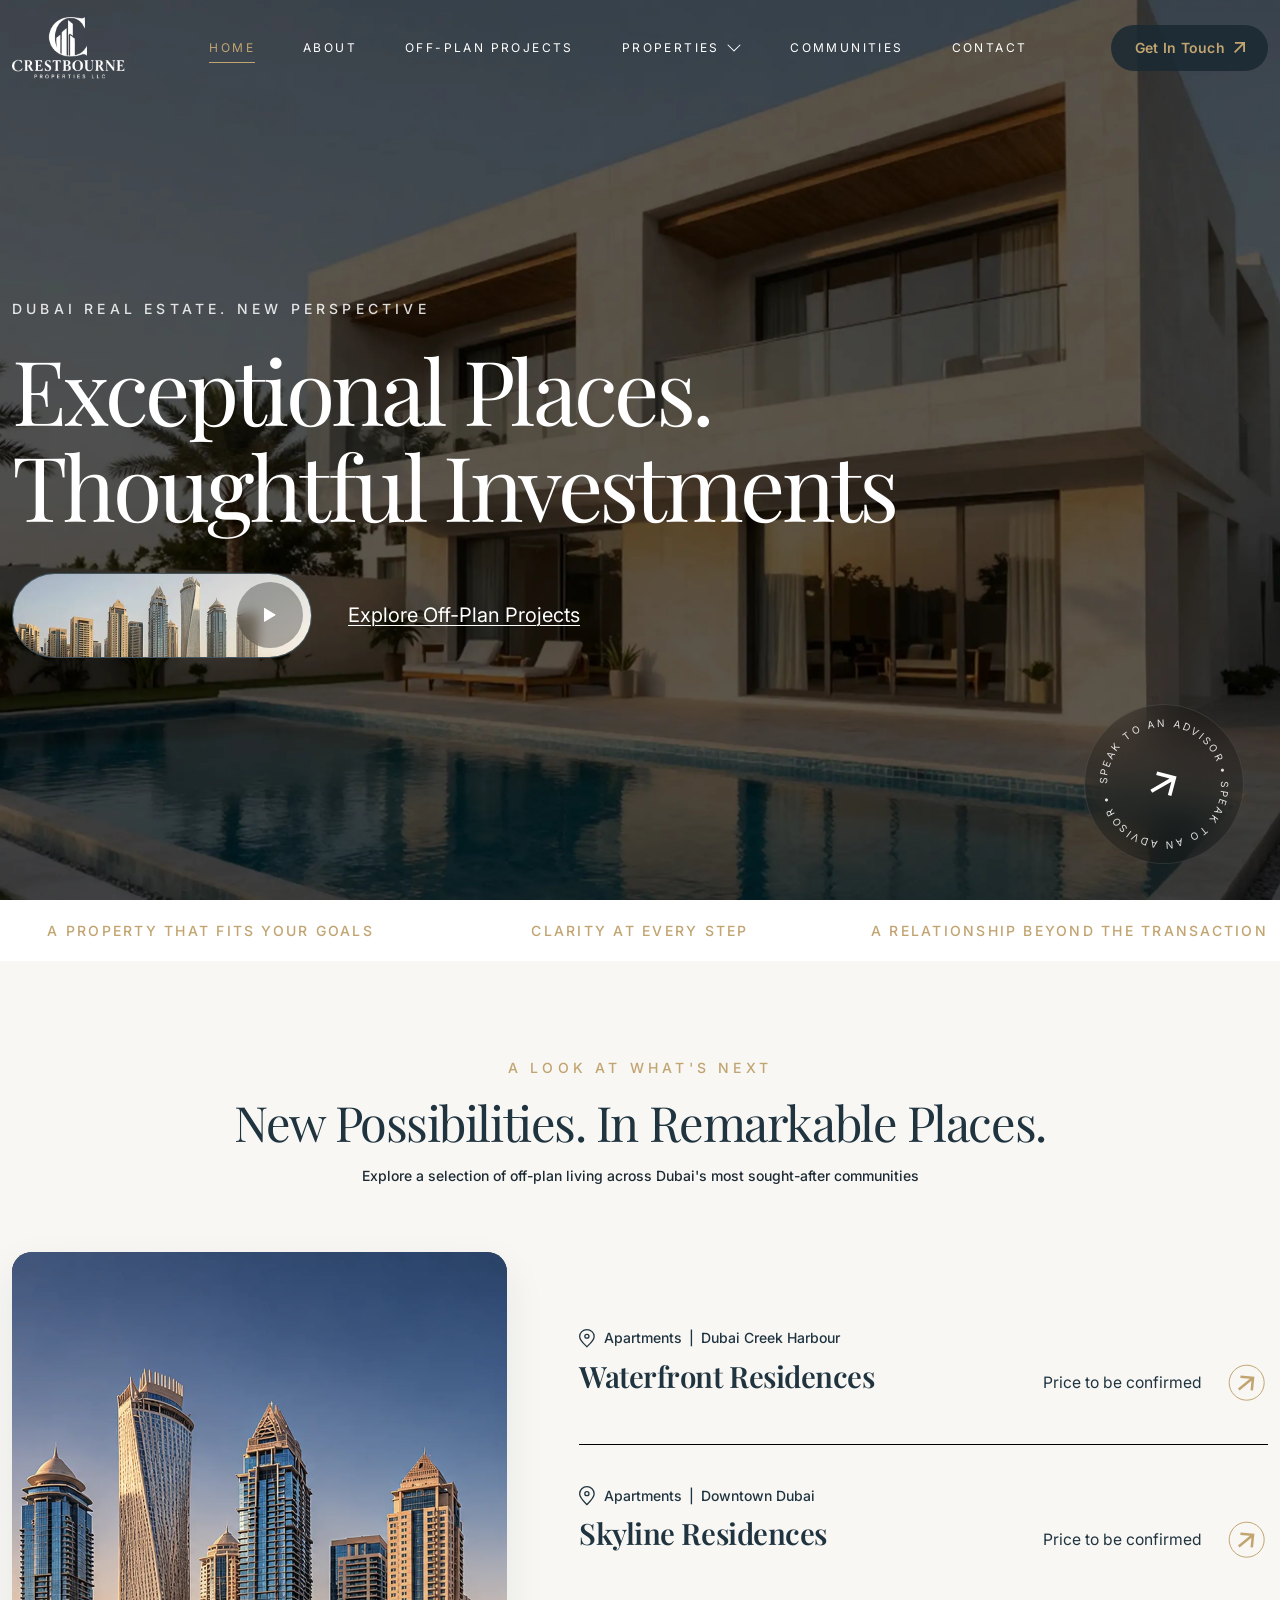
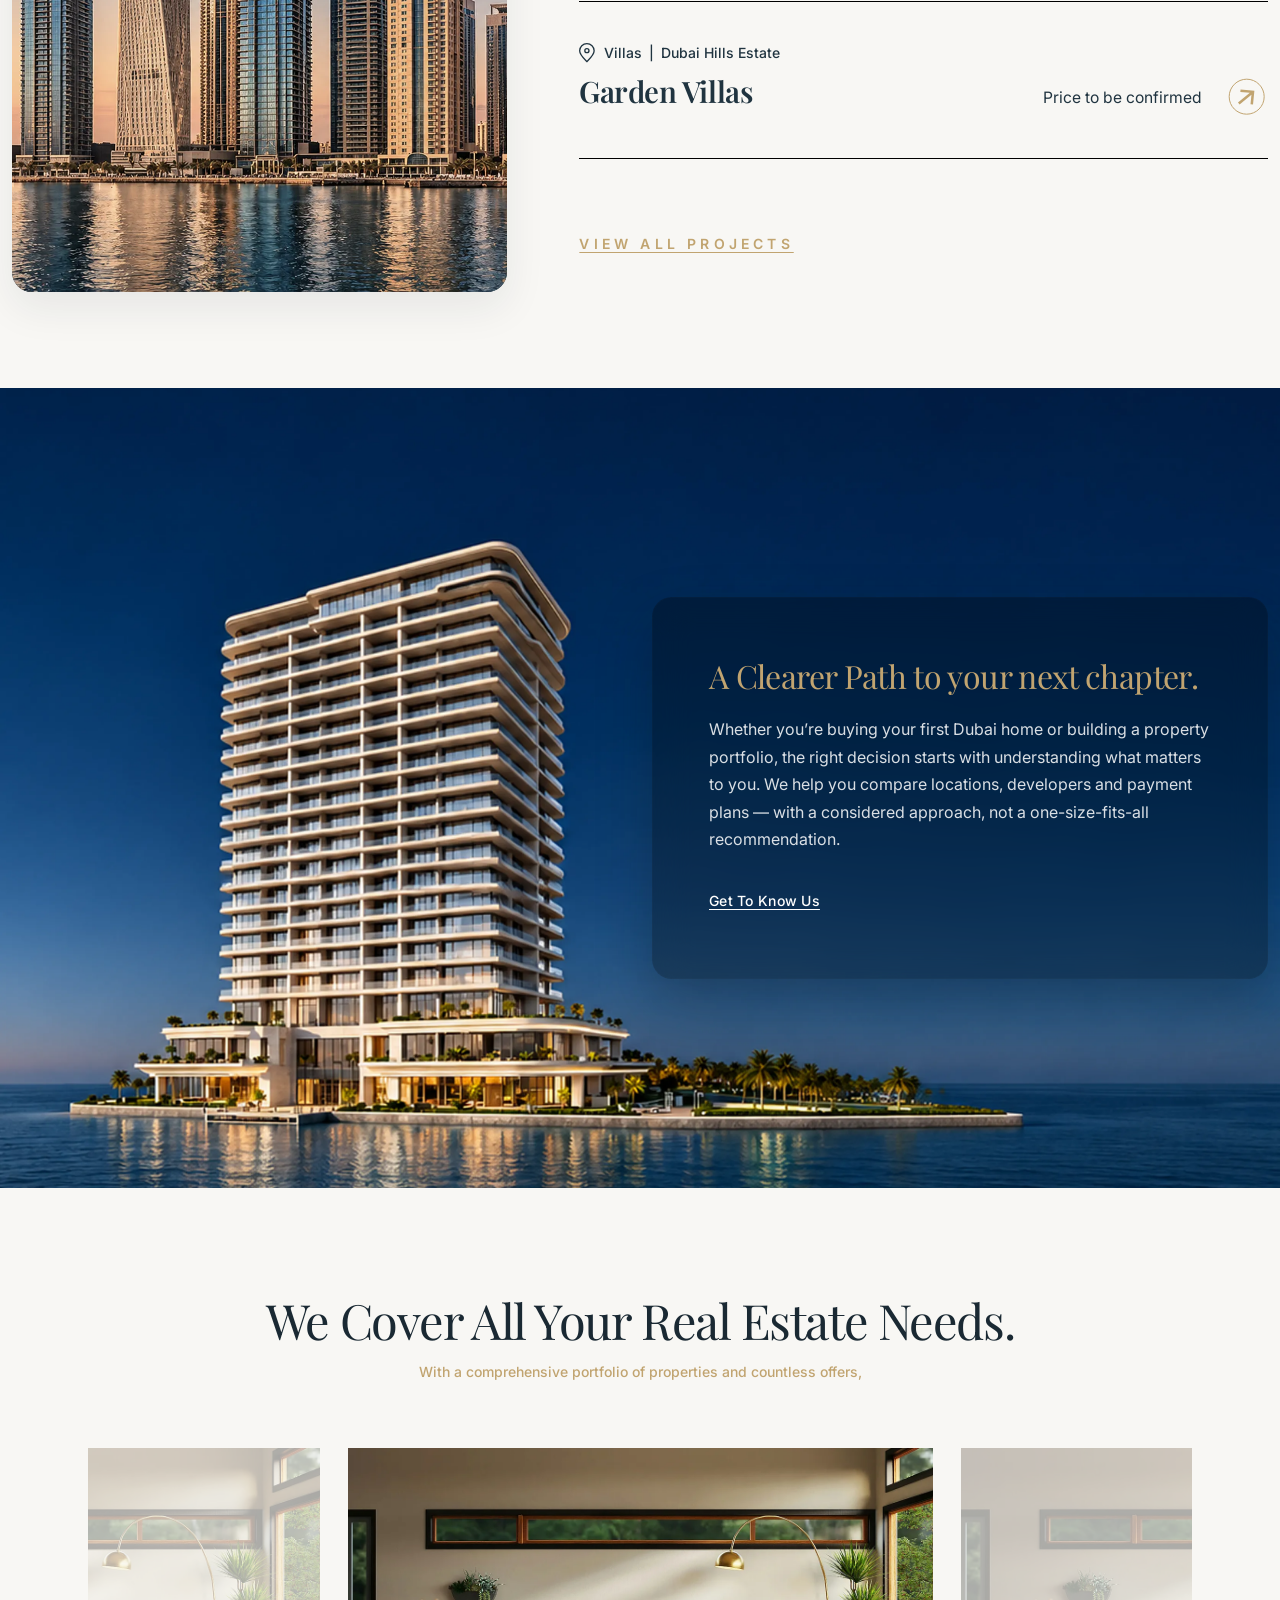
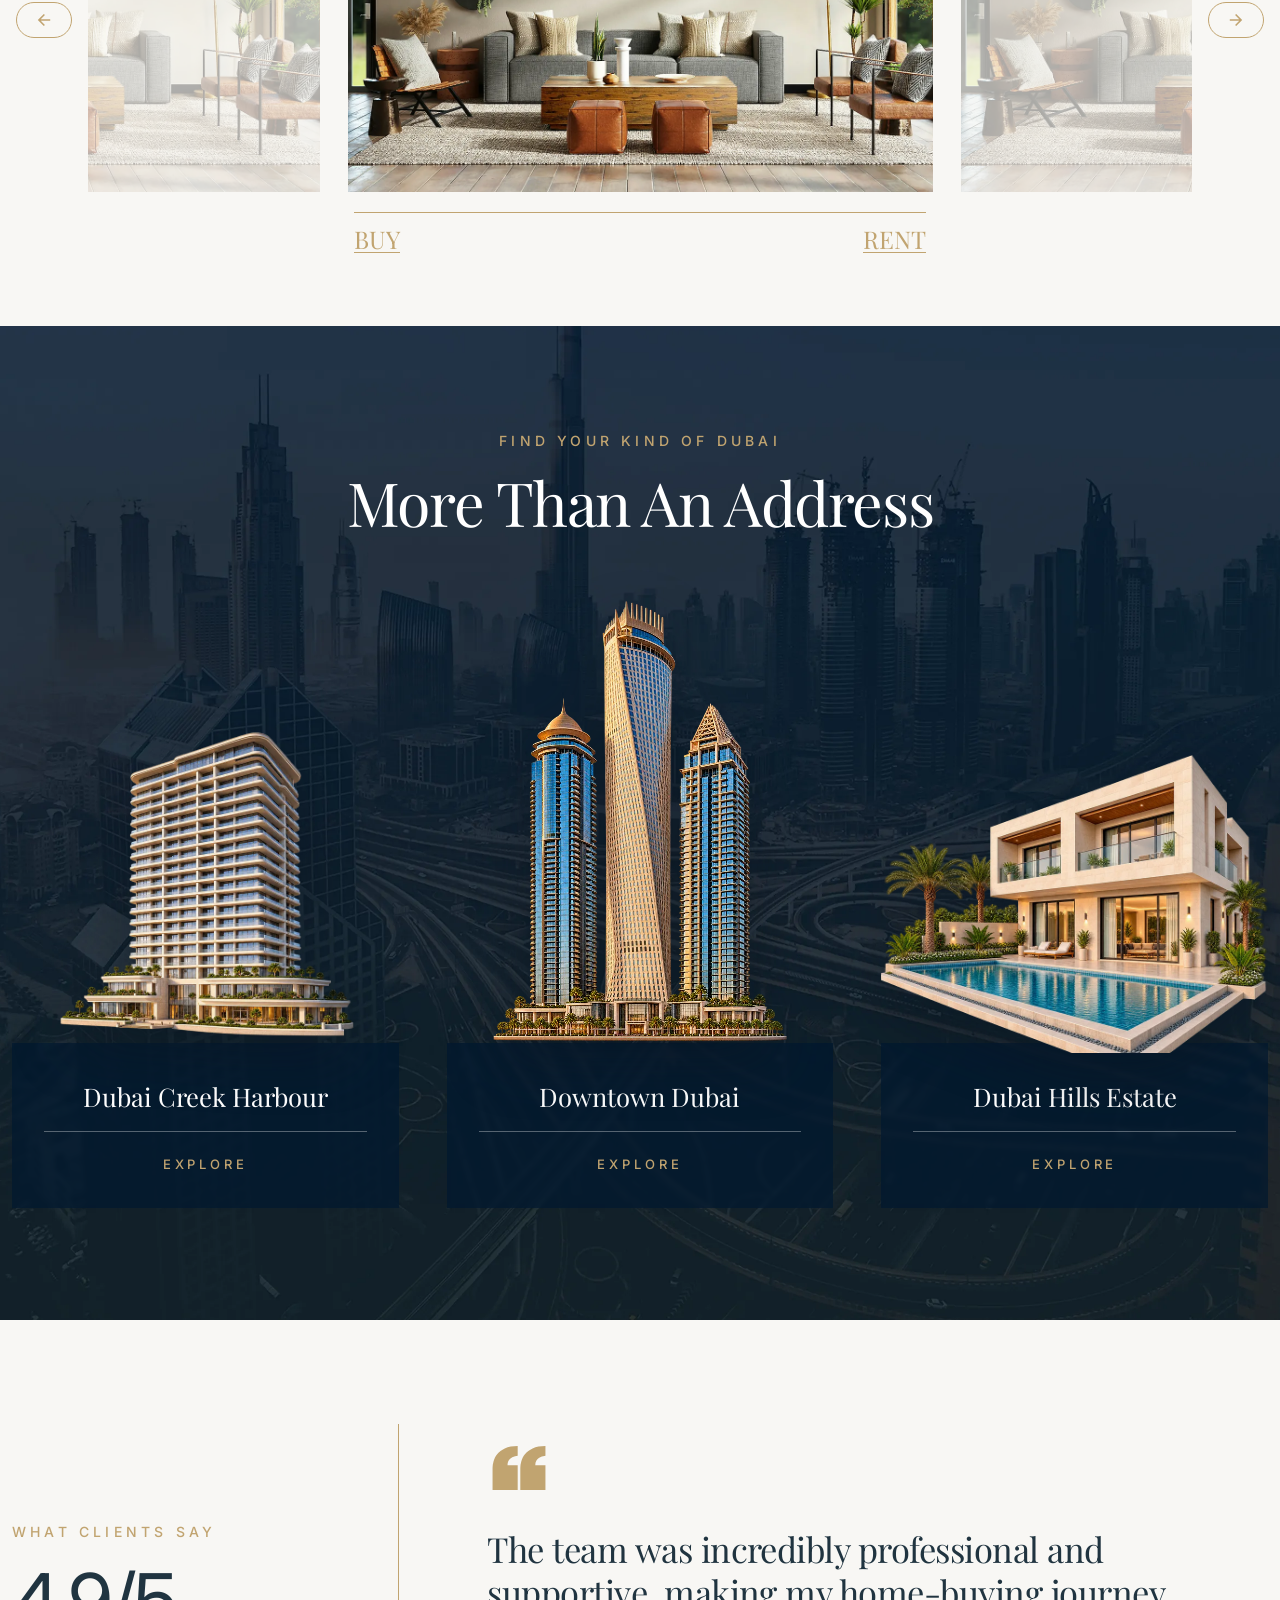
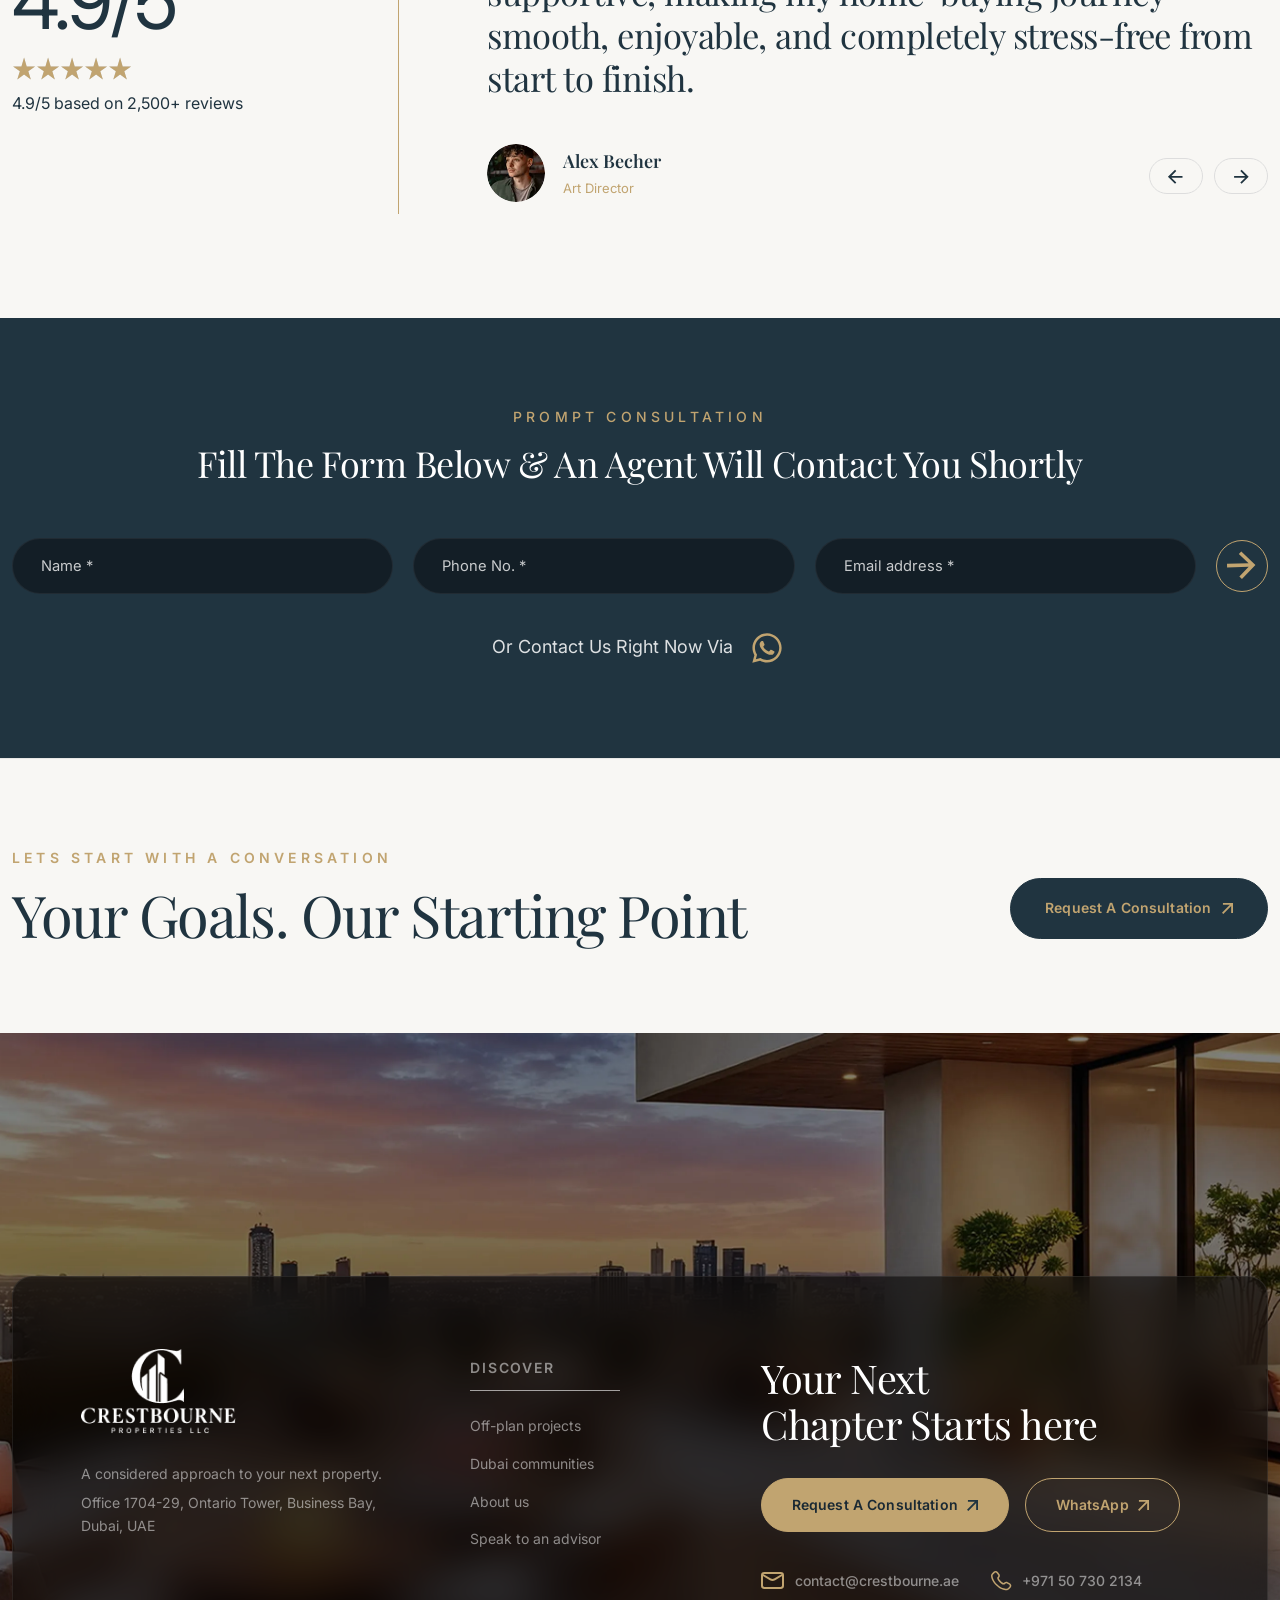
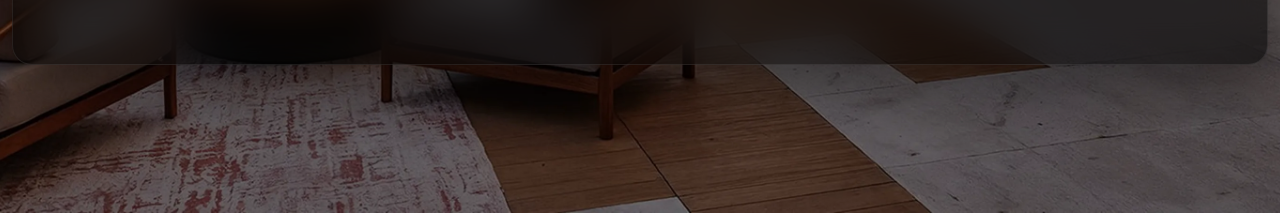
==== commit 4d7e4272: "AOS animation is added now" ====
--- a/index.html
+++ b/index.html
@@ -14,11 +14,11 @@
     <link
         href="https://fonts.googleapis.com/css2?family=Inter:wght@400;500;600&family=Playfair+Display:ital,wght@0,400;0,500;0,600;1,400&display=swap"
         rel="stylesheet" />
-
+    <link rel="stylesheet" href="assets/css/aos.css" />
     <!-- Bootstrap 5.3.3 CSS & Bootstrap Icons -->
     <link href="assets/css/bootstrap.min.css" rel="stylesheet" />
-    <link rel="stylesheet" href="assets/css/owl.carousel.min.css" crossorigin="anonymous" />
-    <link rel="stylesheet" href=" assets/css/owl.theme.default.min.css" crossorigin="anonymous" />
+    <link rel="stylesheet" href="assets/css/owl.carousel.min.css" />
+    <link rel="stylesheet" href=" assets/css/owl.theme.default.min.css" />
     <!-- Custom Modular CSS -->
     <link rel="stylesheet" href="assets/css/variables.css" />
     <link rel="stylesheet" href="assets/css/style.css" />
@@ -29,48 +29,57 @@
 <body class="page-home">
 
     <!-- =====================================================================
-       SITE HEADER & NAVIGATION
-  ====================================================================== -->
+     SITE HEADER & NAVIGATION
+====================================================================== -->
     <header class="site-header" id="siteHeader">
         <div class="container-xl site-header__container">
             <nav class="site-navigation" aria-label="Primary Navigation">
 
                 <!-- Brand Logo -->
-                <!-- Brand Logo -->
-                <a href="index.html" class="site-header__logo" aria-label="Crestbourne Properties LLC Home">
+                <a href="index.html" class="site-header__logo" aria-label="Crestbourne Properties LLC Home"
+                    data-aos="fade-down" data-aos-duration="700">
                     <img src="assets/images/logo/crestbourne-white-logo.webp" alt="Crestbourne Properties LLC"
                         class="site-header__logo-image" />
                 </a>
 
                 <!-- Mobile Menu Toggle -->
                 <button class="site-navigation__toggle" type="button" id="mobileMenuToggle"
-                    aria-controls="primaryNavMenu" aria-expanded="false" aria-label="Toggle navigation menu">
+                    aria-controls="primaryNavMenu" aria-expanded="false" aria-label="Toggle navigation menu"
+                    data-aos="fade-down" data-aos-duration="700" data-aos-delay="100">
                     <span class="site-navigation__toggle-line"></span>
                     <span class="site-navigation__toggle-line"></span>
                     <span class="site-navigation__toggle-line"></span>
                 </button>
 
-                <!-- Navigation Menu Wrapper -->
+                <!-- Navigation Menu Wrapper (No data-aos on wrapper so mobile drawer translateX stays intact) -->
                 <div class="site-navigation__menu" id="primaryNavMenu">
                     <ul class="site-navigation__list">
-                        <li class="site-navigation__item">
+                        <li class="site-navigation__item" data-aos="fade-down" data-aos-duration="650"
+                            data-aos-delay="50">
                             <a href="index.html" class="site-navigation__link site-navigation__link--active"
                                 aria-current="page">Home</a>
                         </li>
-                        <li class="site-navigation__item">
+                        <li class="site-navigation__item" data-aos="fade-down" data-aos-duration="650"
+                            data-aos-delay="100">
                             <a href="#about" class="site-navigation__link">About</a>
                         </li>
-                        <li class="site-navigation__item">
+                        <li class="site-navigation__item" data-aos="fade-down" data-aos-duration="650"
+                            data-aos-delay="150">
                             <a href="#off-plan" class="site-navigation__link">Off-Plan Projects</a>
                         </li>
 
                         <!-- Properties Dropdown Item -->
-                        <li class="site-navigation__item site-navigation__item--has-dropdown" data-dropdown>
+                        <li class="site-navigation__item site-navigation__item--has-dropdown" data-dropdown
+                            data-aos="fade-down" data-aos-duration="650" data-aos-delay="200">
                             <button type="button" class="site-navigation__link site-navigation__dropdown-trigger"
                                 id="propertiesDropdownBtn" aria-expanded="false" aria-haspopup="true"
                                 aria-controls="propertiesDropdownMenu">
                                 <span>Properties</span>
-                                <i class="bi bi-chevron-down site-navigation__chevron" aria-hidden="true"></i>
+                                <svg xmlns="http://www.w3.org/2000/svg" width="16" height="16" fill="currentColor"
+                                    class="bi bi-chevron-down" viewBox="0 0 16 16">
+                                    <path fill-rule="evenodd"
+                                        d="M1.646 4.646a.5.5 0 0 1 .708 0L8 10.293l5.646-5.647a.5.5 0 0 1 .708.708l-6 6a.5.5 0 0 1-.708 0l-6-6a.5.5 0 0 1 0-.708" />
+                                </svg>
                             </button>
 
                             <ul class="site-navigation__dropdown" id="propertiesDropdownMenu"
@@ -95,10 +104,12 @@
                             </ul>
                         </li>
 
-                        <li class="site-navigation__item">
+                        <li class="site-navigation__item" data-aos="fade-down" data-aos-duration="650"
+                            data-aos-delay="250">
                             <a href="#communities" class="site-navigation__link">Communities</a>
                         </li>
-                        <li class="site-navigation__item">
+                        <li class="site-navigation__item" data-aos="fade-down" data-aos-duration="650"
+                            data-aos-delay="300">
                             <a href="#contact" class="site-navigation__link">Contact</a>
                         </li>
                     </ul>
@@ -109,13 +120,13 @@
                             <span>Get In Touch</span>
                             <svg width="11" height="11" viewBox="0 0 10 10" fill="none"
                                 xmlns="http://www.w3.org/2000/svg">
-                                <g clip-path="url(#clip0_2015_346)">
+                                <g clip-path="url(#clip0_2015_346_mobile)">
                                     <path
                                         d="M8.33167 2.83716L1.17882 10L0 8.82118L7.16284 1.66833H0.849151V0H10V9.15085H8.33167V2.83716Z"
                                         fill="#C1A470" />
                                 </g>
                                 <defs>
-                                    <clipPath id="clip0_2015_346">
+                                    <clipPath id="clip0_2015_346_mobile">
                                         <rect width="10" height="10" fill="white" />
                                     </clipPath>
                                 </defs>
@@ -125,22 +136,21 @@
                 </div>
 
                 <!-- Desktop Header CTA -->
-                <div class="site-header__actions">
+                <div class="site-header__actions" data-aos="fade-down" data-aos-duration="700" data-aos-delay="350">
                     <a href="#contact" class="btn-crestbourne btn-crestbourne--pill">
                         <span>Get In Touch</span>
                         <svg width="11" height="11" viewBox="0 0 10 10" fill="none" xmlns="http://www.w3.org/2000/svg">
-                            <g clip-path="url(#clip0_2015_346)">
+                            <g clip-path="url(#clip0_2015_346_desktop)">
                                 <path
                                     d="M8.33167 2.83716L1.17882 10L0 8.82118L7.16284 1.66833H0.849151V0H10V9.15085H8.33167V2.83716Z"
                                     fill="#C1A470" />
                             </g>
                             <defs>
-                                <clipPath id="clip0_2015_346">
+                                <clipPath id="clip0_2015_346_desktop">
                                     <rect width="10" height="10" fill="white" />
                                 </clipPath>
                             </defs>
                         </svg>
-
                     </a>
                 </div>
 
@@ -153,7 +163,7 @@
   ====================================================================== -->
     <main id="mainContent">
         <section class="hero-section" aria-labelledby="heroHeading">
-            <!-- Architectural Hero Background -->
+            <!-- Architectural Hero Background (Kept static without AOS so it never flashes or shifts) -->
             <div class="hero-section__backdrop" aria-hidden="true">
                 <img src="assets/images/hero-section__bg-image.webp" alt="" class="hero-section__bg-image"
                     fetchpriority="high" />
@@ -165,15 +175,17 @@
                 <div class="row align-items-center">
                     <div class="col-12 col-lg-10 col-xl-10">
                         <div class="hero-section__content">
-                            <p class="hero-section__eyebrow">Dubai Real Estate. New Perspective</p>
-
-                            <h1 class="hero-section__title" id="heroHeading">
+                            <p class="hero-section__eyebrow" data-aos="fade-up" data-aos-delay="100">
+                                Dubai Real Estate. New Perspective
+                            </p>
+
+                            <h1 class="hero-section__title" id="heroHeading" data-aos="fade-up" data-aos-delay="250">
                                 Exceptional Places.<br />
                                 Thoughtful Investments
                             </h1>
 
                             <!-- Hero Media Pill & Underlined Link -->
-                            <div class="hero-section__actions">
+                            <div class="hero-section__actions" data-aos="fade-up" data-aos-delay="400">
                                 <button type="button" class="media-pill" id="heroVideoTrigger"
                                     aria-label="Play Dubai Real Estate Showcase Video"
                                     data-video-src="https://themarketingsocials.com/wp-content/themes/themarketingsocials/assets/images/home-page/tms-showreel-mobile.mp4">
@@ -196,7 +208,8 @@
             </div>
 
             <!-- Bottom-Right Circular "Speak To An Advisor" Badge -->
-            <a href="#contact" class="advisor-badge" aria-label="Speak to an advisor">
+            <a href="#contact" class="advisor-badge" aria-label="Speak to an advisor" data-aos="zoom-in"
+                data-aos-delay="550">
                 <!-- Rotating Circular Text Ring -->
                 <svg class="advisor-badge__ring" viewBox="0 0 160 160" aria-hidden="true">
                     <defs>
@@ -234,8 +247,9 @@
         <div class="video-lightbox__backdrop" data-close-lightbox></div>
         <div class="video-lightbox__dialog">
             <button type="button" class="video-lightbox__close" id="closeVideoLightbox" aria-label="Close video modal">
-                <svg xmlns="http://w3.org" width="24" height="24" viewBox="0 0 24 24" fill="none" stroke="currentColor"
-                    stroke-width="2" stroke-linecap="round" stroke-linejoin="round">
+                <svg xmlns="http://www.w3.org/2000/svg" width="24" height="24" viewBox="0 0 24 24" fill="none"
+                    stroke="currentColor" stroke-width="2" stroke-linecap="round" stroke-linejoin="round"
+                    aria-hidden="true">
                     <line x1="18" y1="6" x2="6" y2="18"></line>
                     <line x1="6" y1="6" x2="18" y2="18"></line>
                 </svg>
@@ -258,13 +272,13 @@
     <section class="value-strip" aria-label="Our Core Commitments">
         <div class="container-xl value-strip__container">
             <ul class="value-strip__list">
-                <li class="value-strip__item">
+                <li class="value-strip__item" data-aos="fade-up" data-aos-delay="0">
                     <span class="value-strip__label">A Property That Fits Your Goals</span>
                 </li>
-                <li class="value-strip__item">
+                <li class="value-strip__item" data-aos="fade-up" data-aos-delay="150">
                     <span class="value-strip__label">Clarity At Every Step</span>
                 </li>
-                <li class="value-strip__item">
+                <li class="value-strip__item" data-aos="fade-up" data-aos-delay="300">
                     <span class="value-strip__label">A Relationship Beyond The Transaction</span>
                 </li>
             </ul>
@@ -283,11 +297,13 @@
 
             <!-- Section Header -->
             <header class="offplan-section__header">
-                <p class="offplan-section__eyebrow">A Look At What's Next</p>
-                <h2 class="offplan-section__title" id="offplanHeading">
+                <p class="offplan-section__eyebrow" data-aos="fade-up" data-aos-delay="0">
+                    A Look At What's Next
+                </p>
+                <h2 class="offplan-section__title" id="offplanHeading" data-aos="fade-up" data-aos-delay="120">
                     New Possibilities. In Remarkable Places.
                 </h2>
-                <p class="offplan-section__subtitle">
+                <p class="offplan-section__subtitle" data-aos="fade-up" data-aos-delay="240">
                     Explore a selection of off-plan living across Dubai's most sought-after communities
                 </p>
             </header>
@@ -297,7 +313,7 @@
 
                 <!-- Left Column: Featured Project Image Frame -->
                 <div class="col-12 col-lg-5">
-                    <div class="offplan-section__media">
+                    <div class="offplan-section__media" data-aos="fade-right" data-aos-delay="150">
                         <img src="assets/images/off-plan-waterfront-residences.webp"
                             alt="Waterfront Residences at Dubai Creek Harbour"
                             class="offplan-section__image offplan-section__image--active" data-offplan-preview="0" />
@@ -316,11 +332,12 @@
                         <ul class="offplan-list">
 
                             <!-- Project Item 1 -->
-                            <li class="offplan-list__item offplan-list__item--active" data-offplan-trigger="0">
+                            <li class="offplan-list__item offplan-list__item--active" data-offplan-trigger="0"
+                                data-aos="fade-up" data-aos-delay="150">
                                 <a href="#waterfront-residences" class="offplan-list__link">
                                     <div class="offplan-list__meta">
-                                        <img class="offplan-list__meta-icon" src="assets/images/icons/location.svg" />
-
+                                        <img class="offplan-list__meta-icon" src="assets/images/icons/location.svg"
+                                            alt="" />
                                         <span>Apartments</span>
                                         <span class="offplan-list__meta-divider" aria-hidden="true">|</span>
                                         <span>Dubai Creek Harbour</span>
@@ -347,10 +364,12 @@
                             </li>
 
                             <!-- Project Item 2 -->
-                            <li class="offplan-list__item" data-offplan-trigger="1">
+                            <li class="offplan-list__item" data-offplan-trigger="1" data-aos="fade-up"
+                                data-aos-delay="280">
                                 <a href="#skyline-residences" class="offplan-list__link">
                                     <div class="offplan-list__meta">
-                                        <img class="offplan-list__meta-icon" src="assets/images/icons/location.svg" />
+                                        <img class="offplan-list__meta-icon" src="assets/images/icons/location.svg"
+                                            alt="" />
                                         <span>Apartments</span>
                                         <span class="offplan-list__meta-divider" aria-hidden="true">|</span>
                                         <span>Downtown Dubai</span>
@@ -377,10 +396,12 @@
                             </li>
 
                             <!-- Project Item 3 -->
-                            <li class="offplan-list__item" data-offplan-trigger="2">
+                            <li class="offplan-list__item" data-offplan-trigger="2" data-aos="fade-up"
+                                data-aos-delay="410">
                                 <a href="#garden-villas" class="offplan-list__link">
                                     <div class="offplan-list__meta">
-                                        <img class="offplan-list__meta-icon" src="assets/images/icons/location.svg" />
+                                        <img class="offplan-list__meta-icon" src="assets/images/icons/location.svg"
+                                            alt="" />
                                         <span>Villas</span>
                                         <span class="offplan-list__meta-divider" aria-hidden="true">|</span>
                                         <span>Dubai Hills Estate</span>
@@ -408,7 +429,7 @@
 
                         </ul>
 
-                        <div class="offplan-section__footer">
+                        <div class="offplan-section__footer" data-aos="fade-up" data-aos-delay="500">
                             <a href="#all-projects" class="offplan-section__view-all">
                                 View All Projects
                             </a>
@@ -427,7 +448,7 @@
      ABOUT / EDITORIAL SHOWCASE SECTION
 ====================================================================== -->
     <section class="about-showcase" id="about" aria-labelledby="aboutShowcaseHeading">
-        <!-- Full-Bleed Architectural Waterfront Background -->
+        <!-- Full-Bleed Architectural Waterfront Background (Kept static so backdrop-filter blurs smoothly) -->
         <div class="about-showcase__backdrop" aria-hidden="true">
             <img src="assets/images/about-showcase.webp" alt="" class="about-showcase__bg-image" loading="lazy" />
         </div>
@@ -436,19 +457,20 @@
         <div class="container-xl about-showcase__container">
             <div class="row justify-content-end">
                 <div class="col-12 col-lg-7 col-xl-6">
-                    <div class="about-showcase__card">
-                        <h2 class="about-showcase__title" id="aboutShowcaseHeading">
+                    <div class="about-showcase__card" data-aos="fade-left" data-aos-delay="100">
+                        <h2 class="about-showcase__title" id="aboutShowcaseHeading" data-aos="fade-up"
+                            data-aos-delay="220">
                             A Clearer Path to your next chapter.
                         </h2>
 
-                        <p class="about-showcase__description">
+                        <p class="about-showcase__description" data-aos="fade-up" data-aos-delay="340">
                             Whether you’re buying your first Dubai home or building a property
                             portfolio, the right decision starts with understanding what matters to you.
                             We help you compare locations, developers and payment plans — with a
                             considered approach, not a one-size-fits-all recommendation.
                         </p>
 
-                        <a href="#about-page" class="about-showcase__link">
+                        <a href="#about-page" class="about-showcase__link" data-aos="fade-up" data-aos-delay="460">
                             Get To Know Us
                         </a>
                     </div>
@@ -467,15 +489,17 @@
     <section class="portfolio-slider" id="properties-showcase" aria-labelledby="portfolio-slider-title">
         <div class="site-container container-xl">
             <header class="portfolio-slider__header">
-                <h2 class="portfolio-slider__title" id="portfolio-slider-title">We Cover All Your Real Estate Needs.
+                <h2 class="portfolio-slider__title" id="portfolio-slider-title" data-aos="fade-up" data-aos-delay="0">
+                    We Cover All Your Real Estate Needs.
                 </h2>
-                <p class="portfolio-slider__subtitle">With a comprehensive portfolio of properties and countless offers,
+                <p class="portfolio-slider__subtitle" data-aos="fade-up" data-aos-delay="120">
+                    With a comprehensive portfolio of properties and countless offers,
                 </p>
             </header>
         </div>
 
         <div class="portfolio-slider__stage" role="region" aria-roledescription="carousel"
-            aria-label="Featured properties">
+            aria-label="Featured properties" data-aos="fade-up" data-aos-delay="220">
             <div class="owl-carousel portfolio-carousel" id="portfolio-carousel">
                 <div class="portfolio-carousel__slide">
                     <div class="portfolio-carousel__card">
@@ -503,7 +527,7 @@
                 </div>
             </div>
 
-            <div class="portfolio-slider__footer">
+            <div class="portfolio-slider__footer" data-aos="fade-up" data-aos-delay="340">
                 <div class="portfolio-slider__actions">
                     <a class="portfolio-slider__action-link" href="buy.html">Buy</a>
                     <a class="portfolio-slider__action-link" href="rent.html">Rent</a>
@@ -530,8 +554,10 @@
         <!-- Section Content -->
         <div class="container-xl communities-section__container">
             <header class="communities-section__header">
-                <p class="communities-section__eyebrow">Find Your Kind Of Dubai</p>
-                <h2 class="communities-section__title" id="communitiesHeading">
+                <p class="communities-section__eyebrow" data-aos="fade-up" data-aos-delay="0">
+                    Find Your Kind Of Dubai
+                </p>
+                <h2 class="communities-section__title" id="communitiesHeading" data-aos="fade-up" data-aos-delay="120">
                     More Than An Address
                 </h2>
             </header>
@@ -541,7 +567,7 @@
 
                 <!-- Community Card 1: Dubai Creek Harbour -->
                 <div class="col-12 col-md-6 col-lg-4">
-                    <article class="community-card">
+                    <article class="community-card" data-aos="fade-up" data-aos-delay="150">
                         <a href="#dubai-creek-harbour" class="community-card__link">
                             <div class="community-card__visual">
                                 <img src="assets/images/dubai-creek-harbour.webp"
@@ -560,7 +586,7 @@
 
                 <!-- Community Card 2: Downtown Dubai (Center Elevated Tower) -->
                 <div class="col-12 col-md-6 col-lg-4">
-                    <article class="community-card community-card--featured">
+                    <article class="community-card community-card--featured" data-aos="fade-up" data-aos-delay="300">
                         <a href="#downtown-dubai" class="community-card__link">
                             <div class="community-card__visual">
                                 <img src="assets/images/downtown-dubai.webp" alt="Downtown Dubai Skyscrapers"
@@ -578,7 +604,7 @@
 
                 <!-- Community Card 3: Dubai Hills Estate -->
                 <div class="col-12 col-md-6 col-lg-4 mx-md-auto">
-                    <article class="community-card">
+                    <article class="community-card" data-aos="fade-up" data-aos-delay="450">
                         <a href="#dubai-hills-estate" class="community-card__link">
                             <div class="community-card__visual">
                                 <img src="assets/images/dubai-hills-estate.webp" alt="Dubai Hills Estate Luxury Villa"
@@ -610,7 +636,7 @@
 
                 <!-- Left Column: Overall Rating Summary -->
                 <div class="col-12 col-lg-4">
-                    <div class="testimonials-section__summary">
+                    <div class="testimonials-section__summary" data-aos="fade-right" data-aos-delay="100">
                         <p class="testimonials-section__eyebrow" id="testimonialsHeading">What Clients Say</p>
 
                         <div class="testimonials-section__score" aria-label="4.9 out of 5 rating">
@@ -678,7 +704,6 @@
                                     </clipPath>
                                 </defs>
                             </svg>
-
                         </div>
 
                         <p class="testimonials-section__count">4.9/5 based on 2,500+ reviews</p>
@@ -687,7 +712,7 @@
 
                 <!-- Right Column: Owl Carousel Testimonials Slider -->
                 <div class="col-12 col-lg-8">
-                    <div class="testimonials-section__slider-wrapper">
+                    <div class="testimonials-section__slider-wrapper" data-aos="fade-left" data-aos-delay="220">
 
                         <!-- Decorative Gold Opening Quote Mark -->
                         <div class="testimonials-section__quote-mark" aria-hidden="true">
@@ -697,7 +722,6 @@
                                     d="M20.5235 29.2189C20.5235 26.5762 21.3973 24.445 23.1449 22.8253C24.381 21.6318 26.0007 20.758 28.004 20.2039C29.027 19.9481 29.9221 19.799 30.6893 19.7563V10.102C25.7023 10.102 21.3973 10.8905 17.7742 12.4676C14.6627 13.8742 12.1265 15.8349 10.1658 18.3497C8.5035 20.3957 7.28871 22.7613 6.52148 25.4466C5.88212 27.5778 5.56244 29.709 5.56244 31.8403V53.8982H30.6893V29.2189H20.5235ZM48.2717 29.2189C48.2717 27.5565 48.6127 26.086 49.2947 24.8073C49.9341 23.7417 50.7865 22.8253 51.8521 22.058C52.7046 21.4187 53.7063 20.9072 54.8571 20.5236C55.667 20.2252 56.5195 20.0121 57.4146 19.8842L58.4376 19.7563V10.102C53.4506 10.102 49.1668 10.8905 45.5864 12.4676C42.4749 13.8742 39.9174 15.8349 37.9141 18.3497C36.2517 20.3957 35.037 22.7613 34.2697 25.4466C33.6304 27.5778 33.3107 29.709 33.3107 31.8403V53.8982H58.4376V29.2189H48.2717Z"
                                     fill="#C1A470" />
                             </svg>
-
                         </div>
 
                         <div class="owl-carousel testimonials-carousel" id="testimonialsOwlCarousel">
@@ -707,9 +731,9 @@
                                 <blockquote class="testimonial-card">
                                     <p class="testimonial-card__quote">
                                         The team was incredibly professional
-                                        and supportive, making my home-
-                                        buying journey smooth, enjoyable, and
-                                        completely stress-fr ee from start to
+                                        and supportive, making my home-buying
+                                        journey smooth, enjoyable, and
+                                        completely stress-free from start to
                                         finish.
                                     </p>
 
@@ -729,9 +753,9 @@
                                 <blockquote class="testimonial-card">
                                     <p class="testimonial-card__quote">
                                         The team was incredibly professional
-                                        and supportive, making my home-
-                                        buying journey smooth, enjoyable, and
-                                        completely stress-fr ee from start to
+                                        and supportive, making my home-buying
+                                        journey smooth, enjoyable, and
+                                        completely stress-free from start to
                                         finish.
                                     </p>
 
@@ -751,9 +775,9 @@
                                 <blockquote class="testimonial-card">
                                     <p class="testimonial-card__quote">
                                         The team was incredibly professional
-                                        and supportive, making my home-
-                                        buying journey smooth, enjoyable, and
-                                        completely stress-fr ee from start to
+                                        and supportive, making my home-buying
+                                        journey smooth, enjoyable, and
+                                        completely stress-free from start to
                                         finish.
                                     </p>
 
@@ -789,8 +813,11 @@
 
             <!-- Section Header -->
             <header class="consultation-section__header">
-                <p class="consultation-section__eyebrow">Prompt Consultation</p>
-                <h2 class="consultation-section__title" id="consultationHeading">
+                <p class="consultation-section__eyebrow" data-aos="fade-up" data-aos-delay="0">
+                    Prompt Consultation
+                </p>
+                <h2 class="consultation-section__title" id="consultationHeading" data-aos="fade-up"
+                    data-aos-delay="120">
                     Fill The Form Below &amp; An Agent Will Contact You Shortly
                 </h2>
             </header>
@@ -798,37 +825,37 @@
             <!-- Static Pill Form UI -->
             <form class="consultation-form" action="#" method="post">
                 <div class="consultation-form__fields">
-                    <div class="consultation-form__group">
+                    <div class="consultation-form__group" data-aos="fade-up" data-aos-delay="180">
                         <label for="consultName" class="visually-hidden">Name</label>
                         <input type="text" id="consultName" name="fullname" class="consultation-form__input"
                             placeholder="Name *" required />
                     </div>
 
-                    <div class="consultation-form__group">
+                    <div class="consultation-form__group" data-aos="fade-up" data-aos-delay="280">
                         <label for="consultPhone" class="visually-hidden">Phone Number</label>
                         <input type="tel" id="consultPhone" name="phone" class="consultation-form__input"
                             placeholder="Phone No. *" required />
                     </div>
 
-                    <div class="consultation-form__group">
+                    <div class="consultation-form__group" data-aos="fade-up" data-aos-delay="380">
                         <label for="consultEmail" class="visually-hidden">Email Address</label>
                         <input type="email" id="consultEmail" name="email" class="consultation-form__input"
                             placeholder="Email address *" required />
                     </div>
 
-                    <button type="submit" class="consultation-form__submit" aria-label="Submit consultation request">
+                    <button type="submit" class="consultation-form__submit" aria-label="Submit consultation request"
+                        data-aos="zoom-in" data-aos-delay="460">
                         <svg width="29" height="29" viewBox="0 0 30 29" fill="none" xmlns="http://www.w3.org/2000/svg">
                             <path
                                 d="M22.4205 15.914L0.0883785 16.4521L1.64016e-05 12.7852L22.3321 12.2471L12.2503 2.63967L14.798 -4.0302e-07L29.4133 13.9275L15.485 28.5097L12.8131 25.9958L22.4205 15.914Z"
                                 fill="#C1A470" />
                         </svg>
-
                     </button>
                 </div>
             </form>
 
             <!-- WhatsApp Direct Contact Prompt -->
-            <div class="consultation-section__whatsapp">
+            <div class="consultation-section__whatsapp" data-aos="fade-up" data-aos-delay="520">
                 <span class="consultation-section__whatsapp-text">Or Contact Us Right Now Via</span>
                 <a href="https://wa.me/971500000000" target="_blank" rel="noopener noreferrer"
                     class="consultation-section__whatsapp-link" aria-label="Contact us on WhatsApp">
@@ -837,7 +864,6 @@
                             d="M32.2667 11.5864C30.9227 10.2324 29.3229 9.15905 27.5605 8.42885C25.7979 7.69865 23.9078 7.32619 22 7.3331C19.4497 7.3356 16.9446 8.00814 14.7358 9.28337C12.5271 10.5586 10.6922 12.3918 9.4148 14.5993C8.13744 16.8068 7.46252 19.3112 7.45757 21.8616C7.45264 24.4121 8.11788 26.919 9.38668 29.1315L7.33334 36.6665L15.0333 34.6498C17.1596 35.8327 19.5487 36.4631 21.9817 36.4831C25.8495 36.4833 29.5607 34.9556 32.3074 32.2327C35.0543 29.51 36.6144 25.8124 36.6483 21.9448C36.6355 20.0148 36.2417 18.1064 35.4899 16.3289C34.738 14.5514 33.6426 12.9398 32.2667 11.5864ZM22 33.9715C19.8325 33.9729 17.7045 33.3903 15.84 32.2848L15.4 32.0098L10.835 33.2198L12.045 28.7648L11.7517 28.3065C10.192 25.7887 9.60987 22.7863 10.1156 19.868C10.6214 16.9498 12.18 14.3184 14.496 12.4724C16.812 10.6263 19.7247 9.69381 22.6822 9.85153C25.6397 10.0092 28.4368 11.2462 30.5433 13.3281C32.846 15.5798 34.1642 18.6512 34.21 21.8715C34.181 25.0906 32.8818 28.168 30.595 30.4342C28.3085 32.7002 25.2193 33.9716 22 33.9715ZM28.6183 24.9148C28.2517 24.7315 26.4733 23.8515 26.1433 23.7415C25.8133 23.6315 25.5567 23.5581 25.3183 23.9248C24.9597 24.4163 24.574 24.8875 24.1633 25.3365C23.9617 25.5931 23.7417 25.6115 23.375 25.3365C21.2845 24.5104 19.5428 22.9887 18.4433 21.0281C18.0583 20.3865 18.81 20.4231 19.5067 19.0481C19.5582 18.9489 19.585 18.8389 19.585 18.7273C19.585 18.6156 19.5582 18.5056 19.5067 18.4065C19.5067 18.2231 18.6817 16.4264 18.3883 15.7114C18.095 14.9964 17.8017 15.1064 17.5633 15.0881H16.8483C16.6631 15.0909 16.4806 15.1333 16.313 15.2123C16.1454 15.2914 15.9967 15.4053 15.8767 15.5464C15.4653 15.9464 15.1445 16.43 14.9357 16.9644C14.727 17.4989 14.6353 18.0719 14.6667 18.6448C14.7816 20.0163 15.2981 21.3235 16.1517 22.4031C17.714 24.7421 19.8552 26.6368 22.3667 27.9031C23.6839 28.672 25.2148 28.9936 26.73 28.8198C27.2345 28.7197 27.7125 28.5145 28.1325 28.2175C28.5527 27.9207 28.9056 27.5387 29.1683 27.0965C29.4118 26.5567 29.4884 25.9567 29.3883 25.3731C29.2233 25.1898 28.985 25.0981 28.6183 24.9148Z"
                             fill="#C1A470" />
                     </svg>
-
                 </a>
             </div>
 
@@ -856,15 +882,18 @@
 
                 <!-- Left Column: Eyebrow & Large Editorial Headline -->
                 <div class="cta-banner__content">
-                    <p class="cta-banner__eyebrow text-center text-md-center text-lg-start">Lets Start With A
-                        Conversation</p>
-                    <h2 class="cta-banner__title text-center text-md-center text-lg-start" id="ctaBannerHeading">
+                    <p class="cta-banner__eyebrow text-center text-md-center text-lg-start" data-aos="fade-up"
+                        data-aos-delay="0">
+                        Lets Start With A Conversation
+                    </p>
+                    <h2 class="cta-banner__title text-center text-md-center text-lg-start" id="ctaBannerHeading"
+                        data-aos="fade-up" data-aos-delay="120">
                         Your Goals. Our Starting Point
                     </h2>
                 </div>
 
                 <!-- Right Column: Dark Pill CTA Button -->
-                <div class="cta-banner__action">
+                <div class="cta-banner__action" data-aos="fade-up" data-aos-delay="240">
                     <a href="#contact" class="cta-banner__btn">
                         <span>Request A Consultation</span>
                         <svg width="11" height="11" viewBox="0 0 10 10" fill="none" xmlns="http://www.w3.org/2000/svg">
@@ -879,7 +908,6 @@
                                 </clipPath>
                             </defs>
                         </svg>
-
                     </a>
                 </div>
 
@@ -895,7 +923,7 @@
      SITE FOOTER
 ====================================================================== -->
     <footer class="site-footer" aria-labelledby="footerHeading">
-        <!-- Full-Bleed Twilight Architectural Backdrop -->
+        <!-- Full-Bleed Twilight Architectural Backdrop (Kept static so backdrop-filter blurs cleanly) -->
         <div class="site-footer__backdrop" aria-hidden="true">
             <img src="assets/images/Footer-background.webp" alt="" class="site-footer__bg-image" loading="lazy" />
             <div class="site-footer__overlay"></div>
@@ -903,12 +931,12 @@
 
         <!-- Elevated Dark Glassmorphic Card -->
         <div class="container-xl site-footer__container mt-0 mt-md-4 mt-lg-5">
-            <div class="site-footer__card mt-0 mt-md-4 mt-lg-5">
+            <div class="site-footer__card mt-0 mt-md-4 mt-lg-5" data-aos="fade-up" data-aos-delay="100">
                 <div class="row g-5 justify-content-between">
 
                     <!-- Column 1: Brand Logo & Office Address -->
                     <div class="col-12 col-lg-4">
-                        <div class="site-footer__brand">
+                        <div class="site-footer__brand" data-aos="fade-up" data-aos-delay="220">
                             <a href="#top" class="site-footer__logo" aria-label="Crestbourne Properties LLC Home">
                                 <img src="assets/images/logo/crestbourne-white-logo.webp"
                                     alt="Crestbourne Properties LLC" class="site-footer__logo-image" />
@@ -926,10 +954,10 @@
 
                     <!-- Column 2: Discover Navigation -->
                     <div class="col-12 col-sm-6 col-lg-3">
-                        <div class="site-footer__nav">
+                        <div class="site-footer__nav" data-aos="fade-up" data-aos-delay="320">
                             <h3 class="site-footer__nav-title">Discover</h3>
                             <ul class="site-footer__nav-list">
-                                <li><a href="#offplan" class="site-footer__nav-link">Off-plan projects</a></li>
+                                <li><a href="#off-plan" class="site-footer__nav-link">Off-plan projects</a></li>
                                 <li><a href="#communities" class="site-footer__nav-link">Dubai communities</a></li>
                                 <li><a href="#about" class="site-footer__nav-link">About us</a></li>
                                 <li><a href="#contact" class="site-footer__nav-link">Speak to an advisor</a></li>
@@ -939,7 +967,7 @@
 
                     <!-- Column 3: Editorial CTA & Direct Contact -->
                     <div class="col-12 col-lg-5">
-                        <div class="site-footer__cta">
+                        <div class="site-footer__cta" data-aos="fade-up" data-aos-delay="420">
                             <h2 class="site-footer__heading" id="footerHeading">
                                 Your Next<br />Chapter Starts here
                             </h2>
@@ -960,7 +988,6 @@
                                             </clipPath>
                                         </defs>
                                     </svg>
-
                                 </a>
 
                                 <a href="https://wa.me/971507302134" target="_blank" rel="noopener noreferrer"
@@ -979,7 +1006,6 @@
                                             </clipPath>
                                         </defs>
                                     </svg>
-
                                 </a>
                             </div>
 
@@ -1029,15 +1055,15 @@
 ====================================================================== -->
 
     <!-- jQuery & Owl Carousel 2.3.4 JS -->
-    <script src="assets/js/jquery.min.js" crossorigin="anonymous"></script>
-    <script src="assets/js/owl.carousel.min.js" crossorigin="anonymous"></script>
+    <script src="assets/js/jquery.min.js"></script>
+    <script src="assets/js/owl.carousel.min.js"></script>
 
     <!-- Bootstrap 5.3.3 Bundle JS -->
-    <script src="assets/js/bootstrap.bundle.min.js" crossorigin="anonymous"></script>
+    <script src="assets/js/bootstrap.bundle.min.js"></script>
 
     <!-- Custom Vanilla JS -->
     <script src="assets/js/main.js"></script>
-
+    <script src="assets/js/aos.js"></script>
 
     <script>
         /* ------------------------------------------------------------------------
@@ -1140,6 +1166,24 @@
             });
         }
     </script>
+
+    <script>
+        /* ------------------------------------------------------------------------
+      10. AOS (Animate On Scroll) — Smooth Luxury Preset
+   ------------------------------------------------------------------------ */
+
+        if (window.AOS) {
+            AOS.init({
+                duration: 1200,          // Longer, silkier 1.4s glide across all sections
+                easing: 'ease-out-sine', // Gentle, continuous deceleration without a snap
+                once: true,
+                offset: 100,              // Starts rising smoothly as soon as it enters view
+                anchorPlacement: 'top-bottom',
+                disable: false
+            });
+        }
+    </script>
+
 </body>
 
 </html>
--- a/assets/css/home.css
+++ b/assets/css/home.css
@@ -429,7 +429,29 @@
     height: 100%;
     object-fit: cover;
 }
-
+.video-lightbox:not([hidden]) .video-lightbox__backdrop {
+  animation: lightboxFadeIn 0.45s cubic-bezier(0.25, 1, 0.5, 1) forwards;
+}
+
+.video-lightbox:not([hidden]) .video-lightbox__dialog {
+  animation: lightboxDialogIn 0.55s cubic-bezier(0.25, 1, 0.5, 1) forwards;
+}
+
+@keyframes lightboxFadeIn {
+  from { opacity: 0; }
+  to { opacity: 1; }
+}
+
+@keyframes lightboxDialogIn {
+  from {
+    opacity: 0;
+    transform: translateY(18px) scale(0.97);
+  }
+  to {
+    opacity: 1;
+    transform: translateY(0) scale(1);
+  }
+}
 /* ==========================================================================
    HERO SECTION (HOMEPAGE FIRST SECTION)
    ========================================================================== */
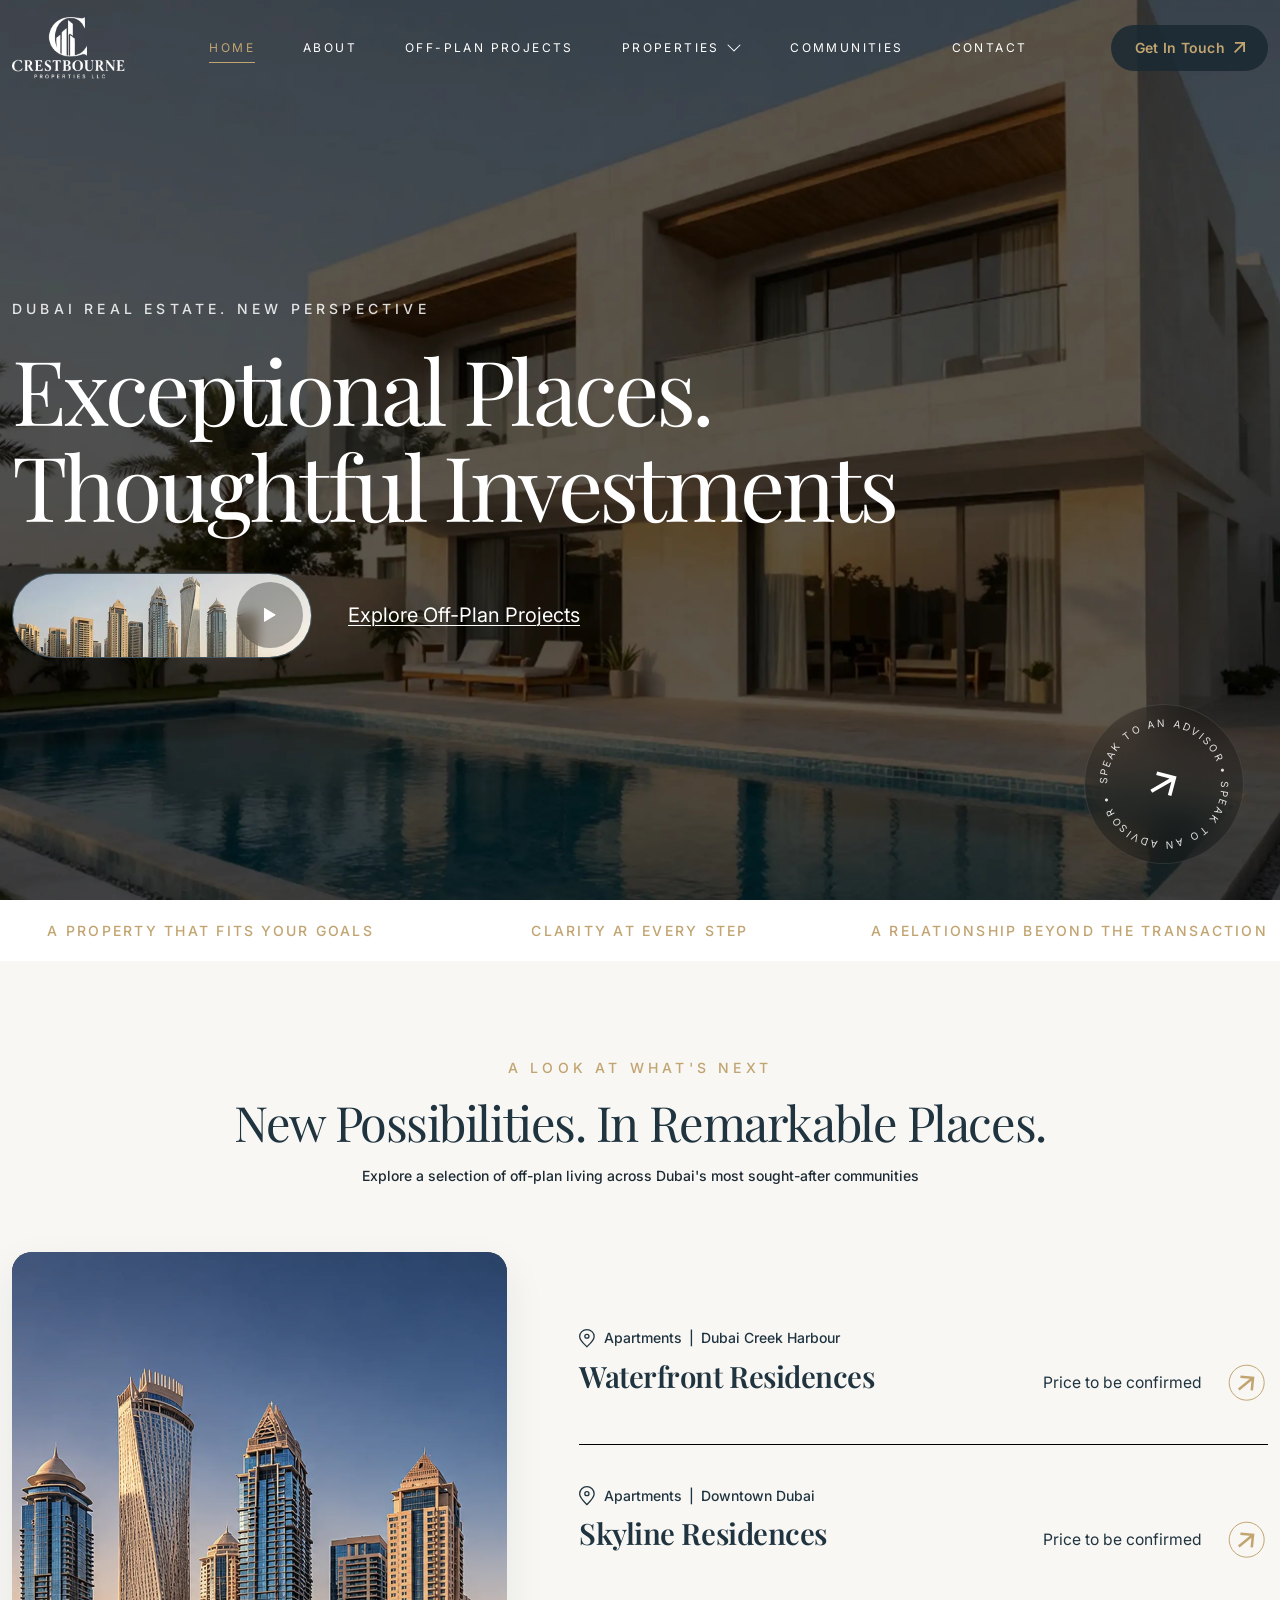
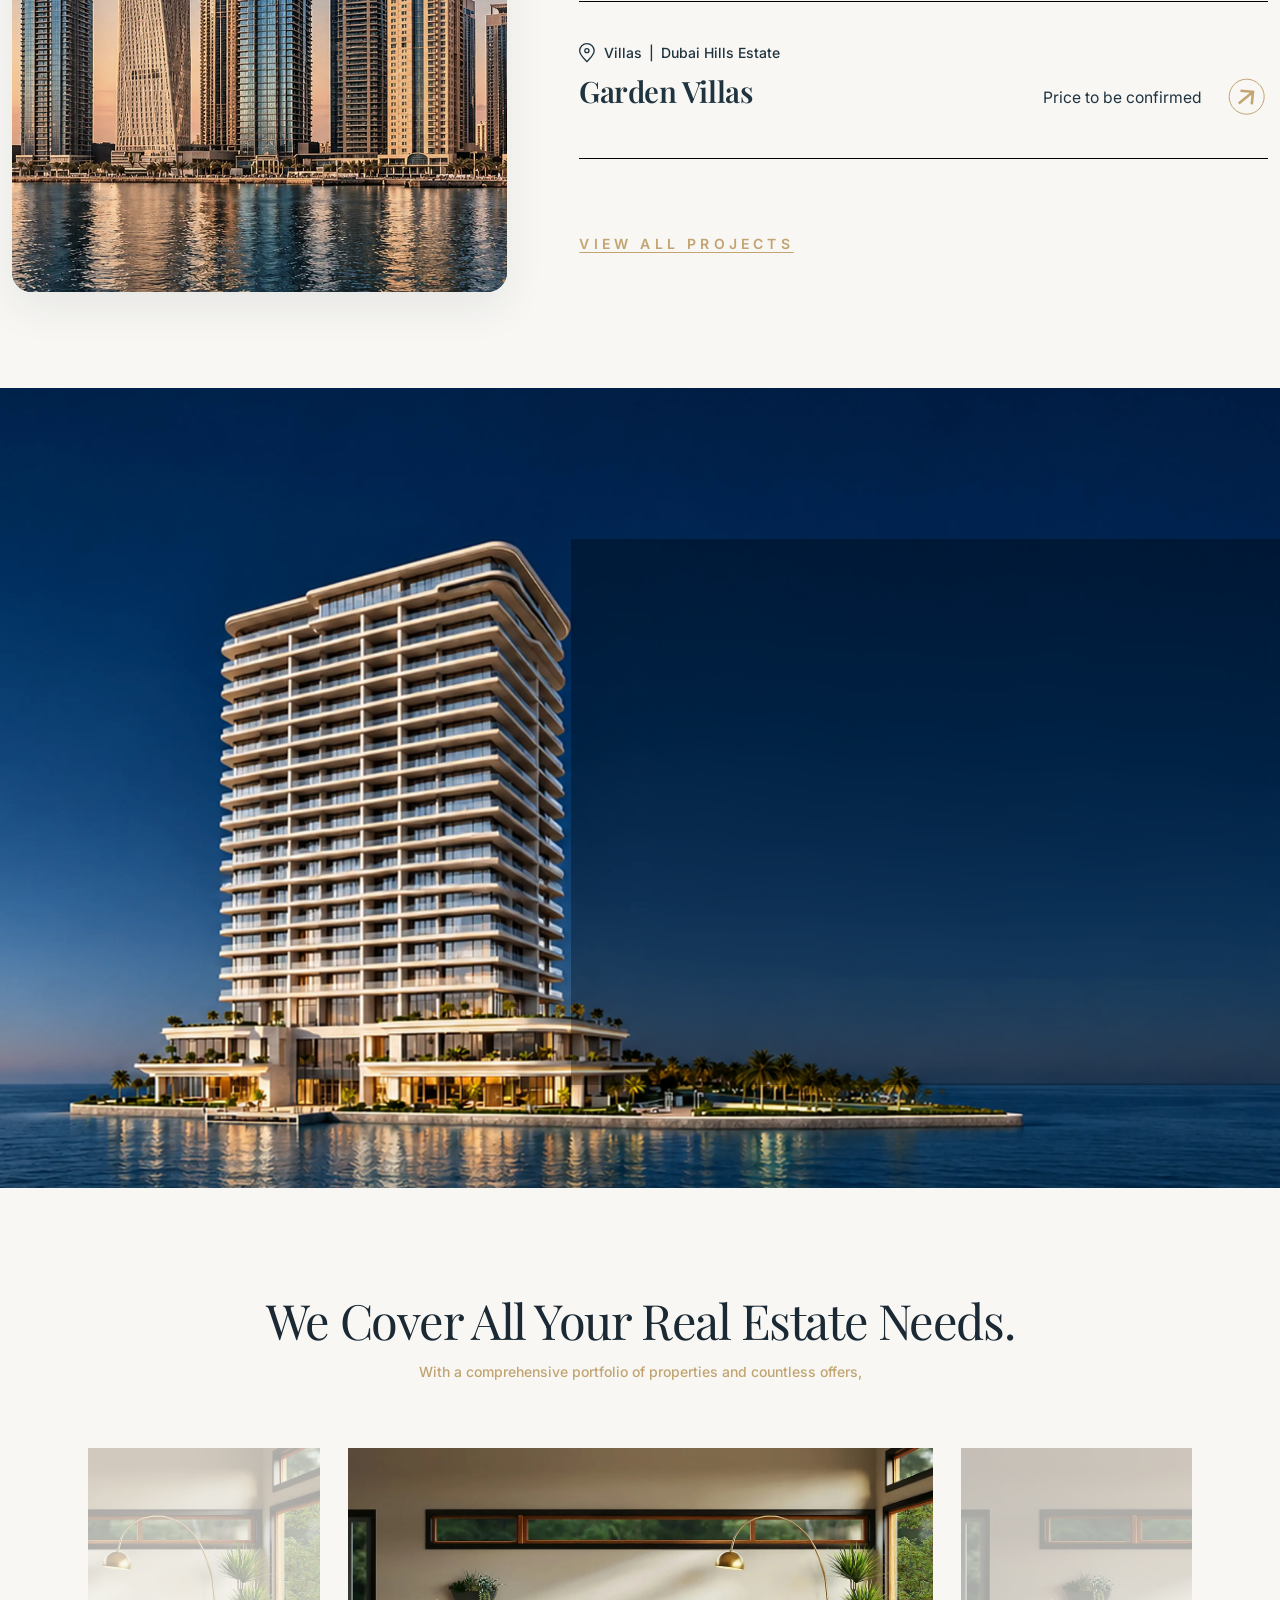
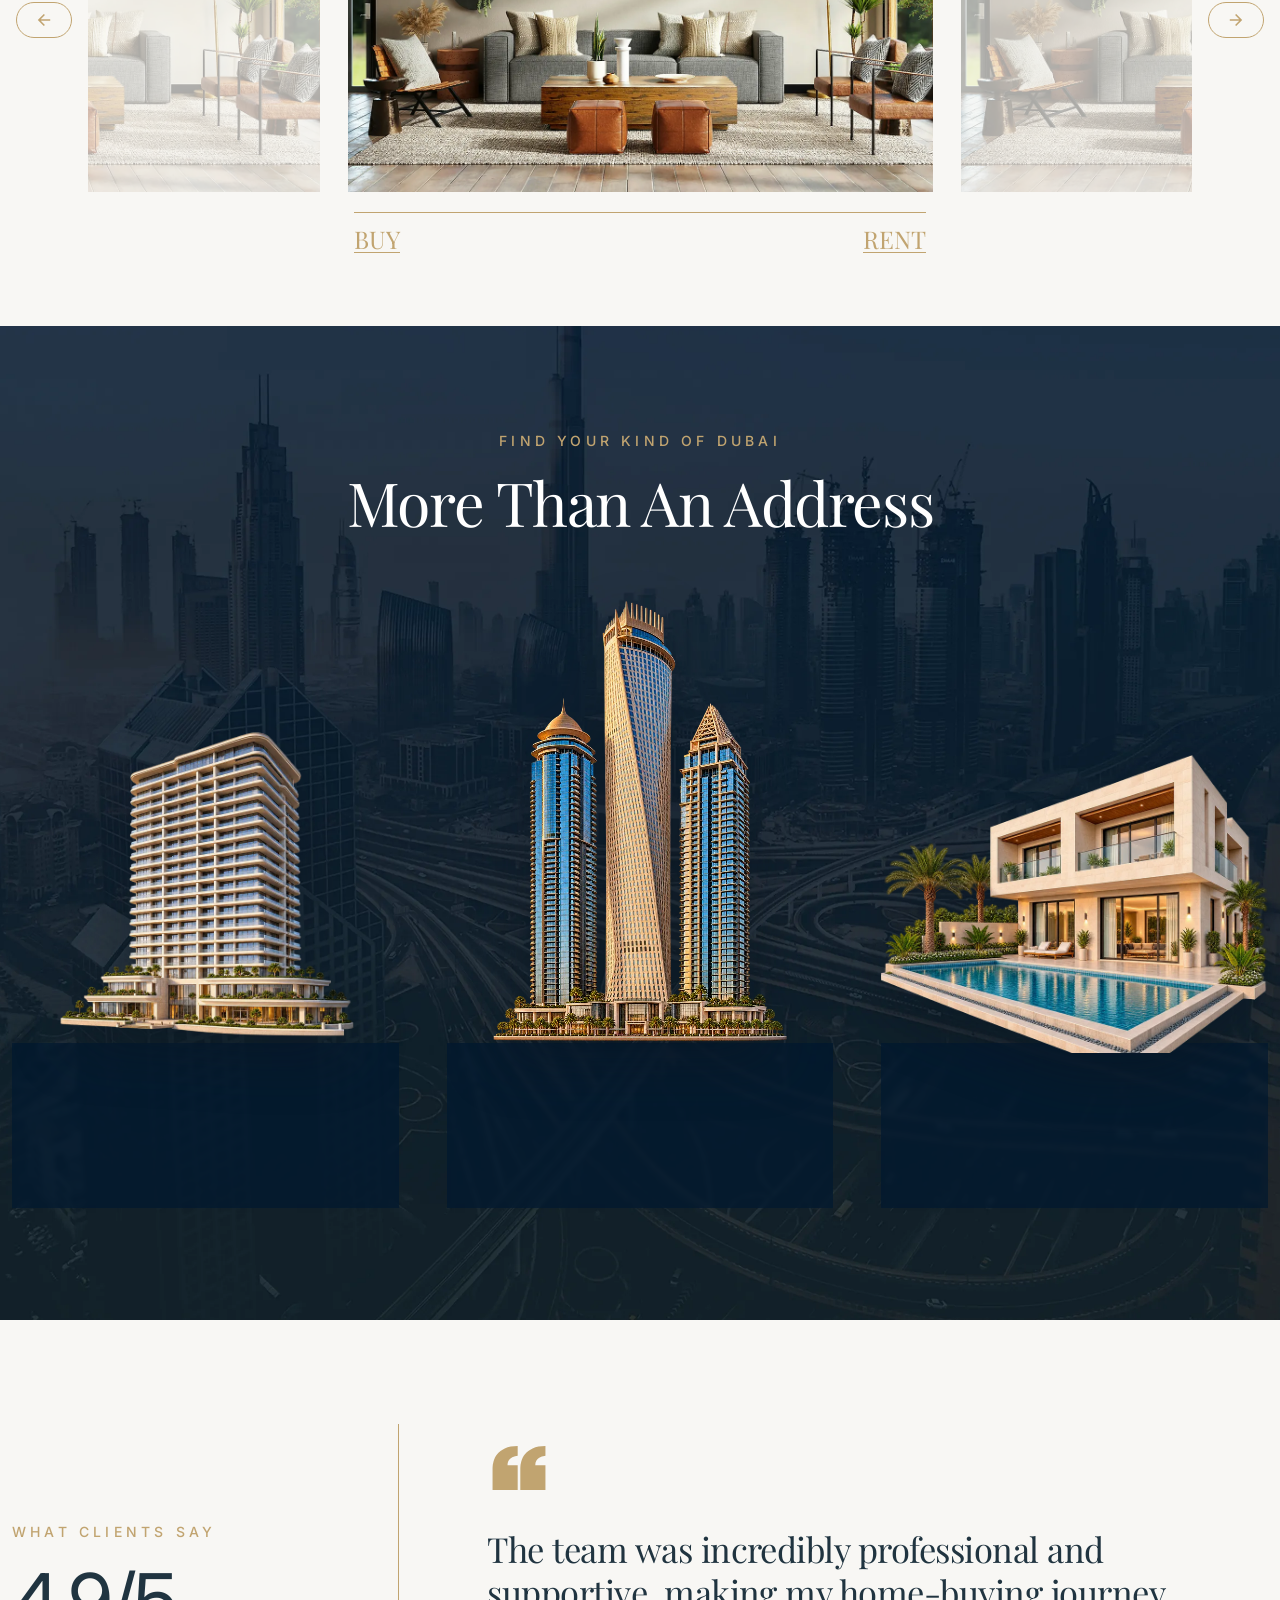
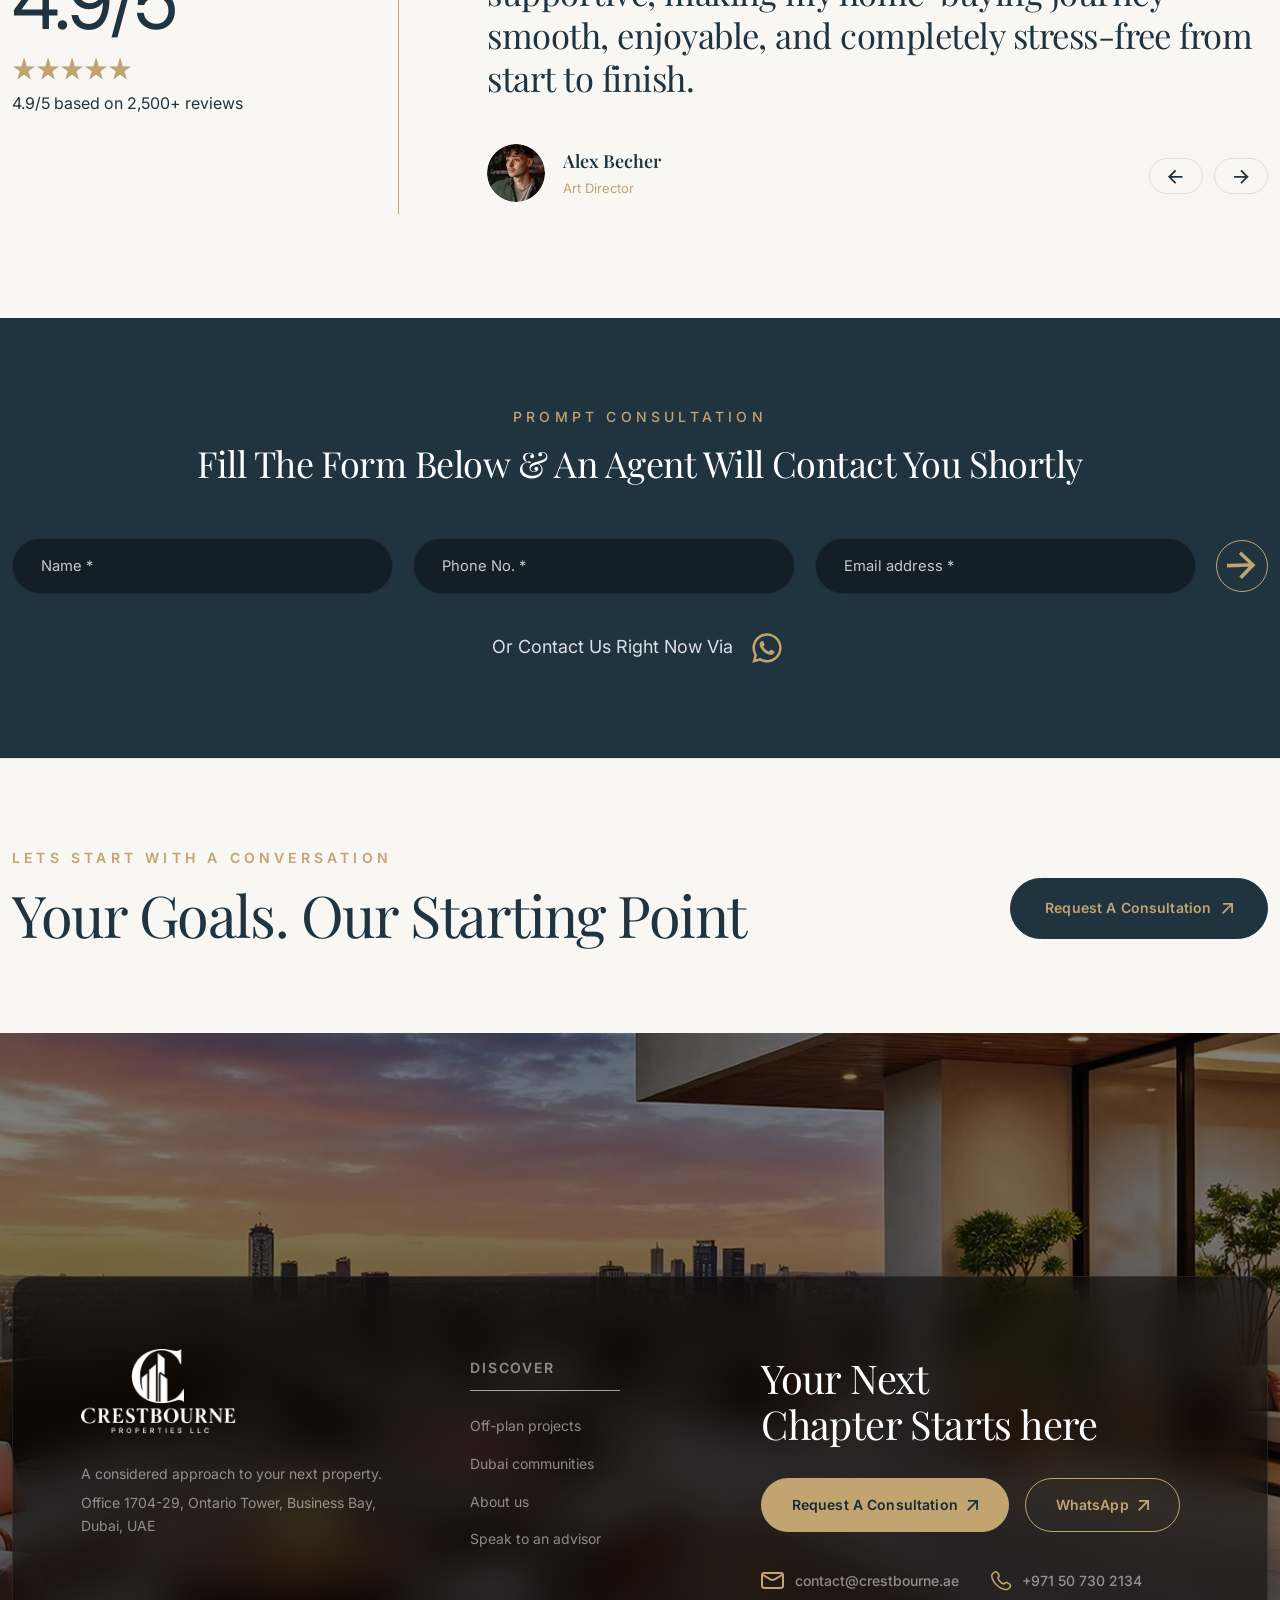
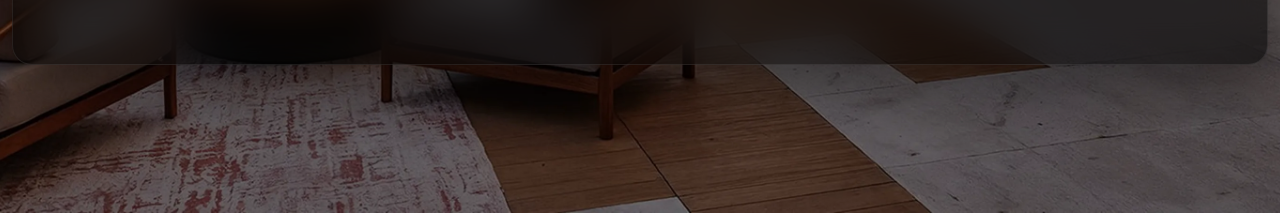
==== commit e1a42f4c: "disable offplan dynamic hover image feature" ====
--- a/index.html
+++ b/index.html
@@ -1069,32 +1069,32 @@
         /* ------------------------------------------------------------------------
         6. Off-Plan Projects Interactive Image Switcher
         ------------------------------------------------------------------------ */
-        const offplanTriggers = document.querySelectorAll('[data-offplan-trigger]');
-        const offplanPreviews = document.querySelectorAll('[data-offplan-preview]');
-
-        if (offplanTriggers.length && offplanPreviews.length) {
-            const activateOffplanPreview = (index) => {
-                offplanTriggers.forEach((item) => {
-                    item.classList.toggle(
-                        'offplan-list__item--active',
-                        item.getAttribute('data-offplan-trigger') === index
-                    );
-                });
-
-                offplanPreviews.forEach((img) => {
-                    img.classList.toggle(
-                        'offplan-section__image--active',
-                        img.getAttribute('data-offplan-preview') === index
-                    );
-                });
-            };
-
-            offplanTriggers.forEach((trigger) => {
-                const index = trigger.getAttribute('data-offplan-trigger');
-                trigger.addEventListener('mouseenter', () => activateOffplanPreview(index));
-                trigger.addEventListener('focusin', () => activateOffplanPreview(index));
-            });
-        }
+        // const offplanTriggers = document.querySelectorAll('[data-offplan-trigger]');
+        // const offplanPreviews = document.querySelectorAll('[data-offplan-preview]');
+
+        // if (offplanTriggers.length && offplanPreviews.length) {
+        //     const activateOffplanPreview = (index) => {
+        //         offplanTriggers.forEach((item) => {
+        //             item.classList.toggle(
+        //                 'offplan-list__item--active',
+        //                 item.getAttribute('data-offplan-trigger') === index
+        //             );
+        //         });
+
+        //         offplanPreviews.forEach((img) => {
+        //             img.classList.toggle(
+        //                 'offplan-section__image--active',
+        //                 img.getAttribute('data-offplan-preview') === index
+        //             );
+        //         });
+        //     };
+
+        //     offplanTriggers.forEach((trigger) => {
+        //         const index = trigger.getAttribute('data-offplan-trigger');
+        //         trigger.addEventListener('mouseenter', () => activateOffplanPreview(index));
+        //         trigger.addEventListener('focusin', () => activateOffplanPreview(index));
+        //     });
+        // }
     </script>
 
     <script>
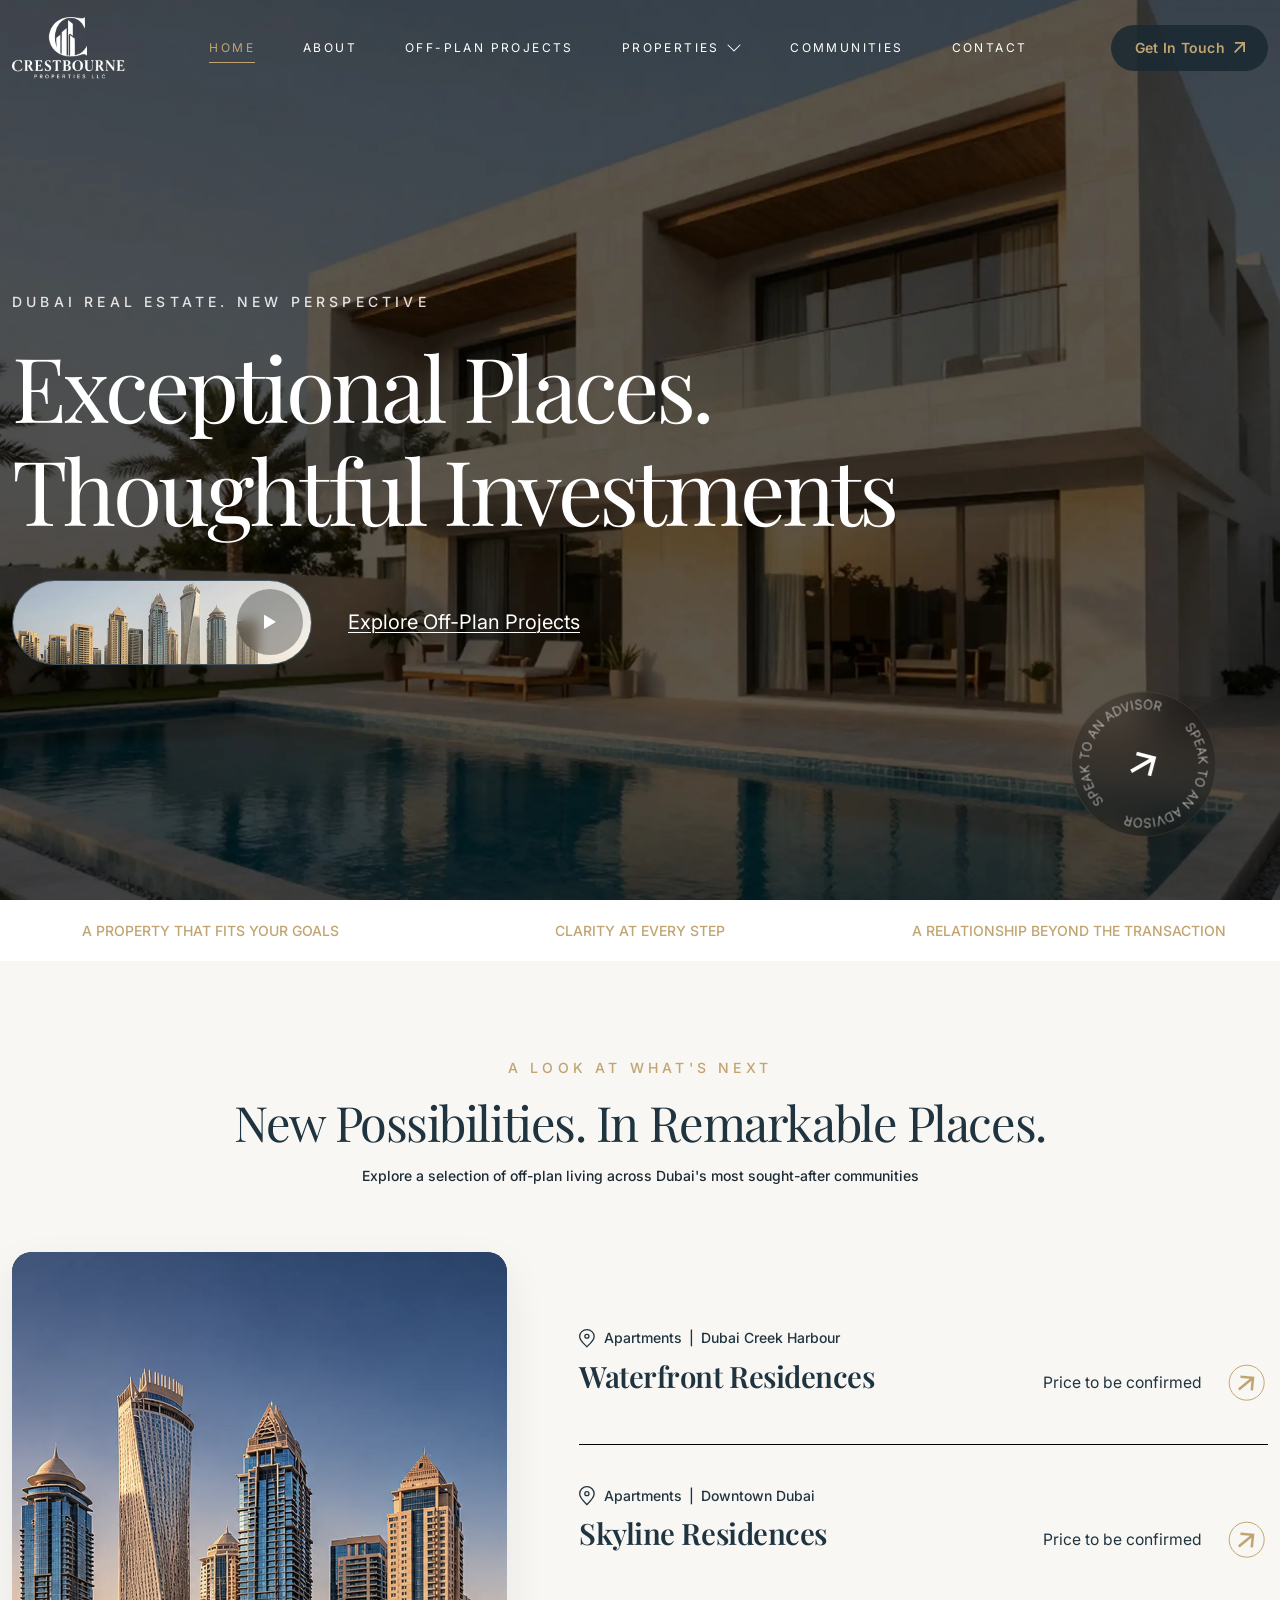
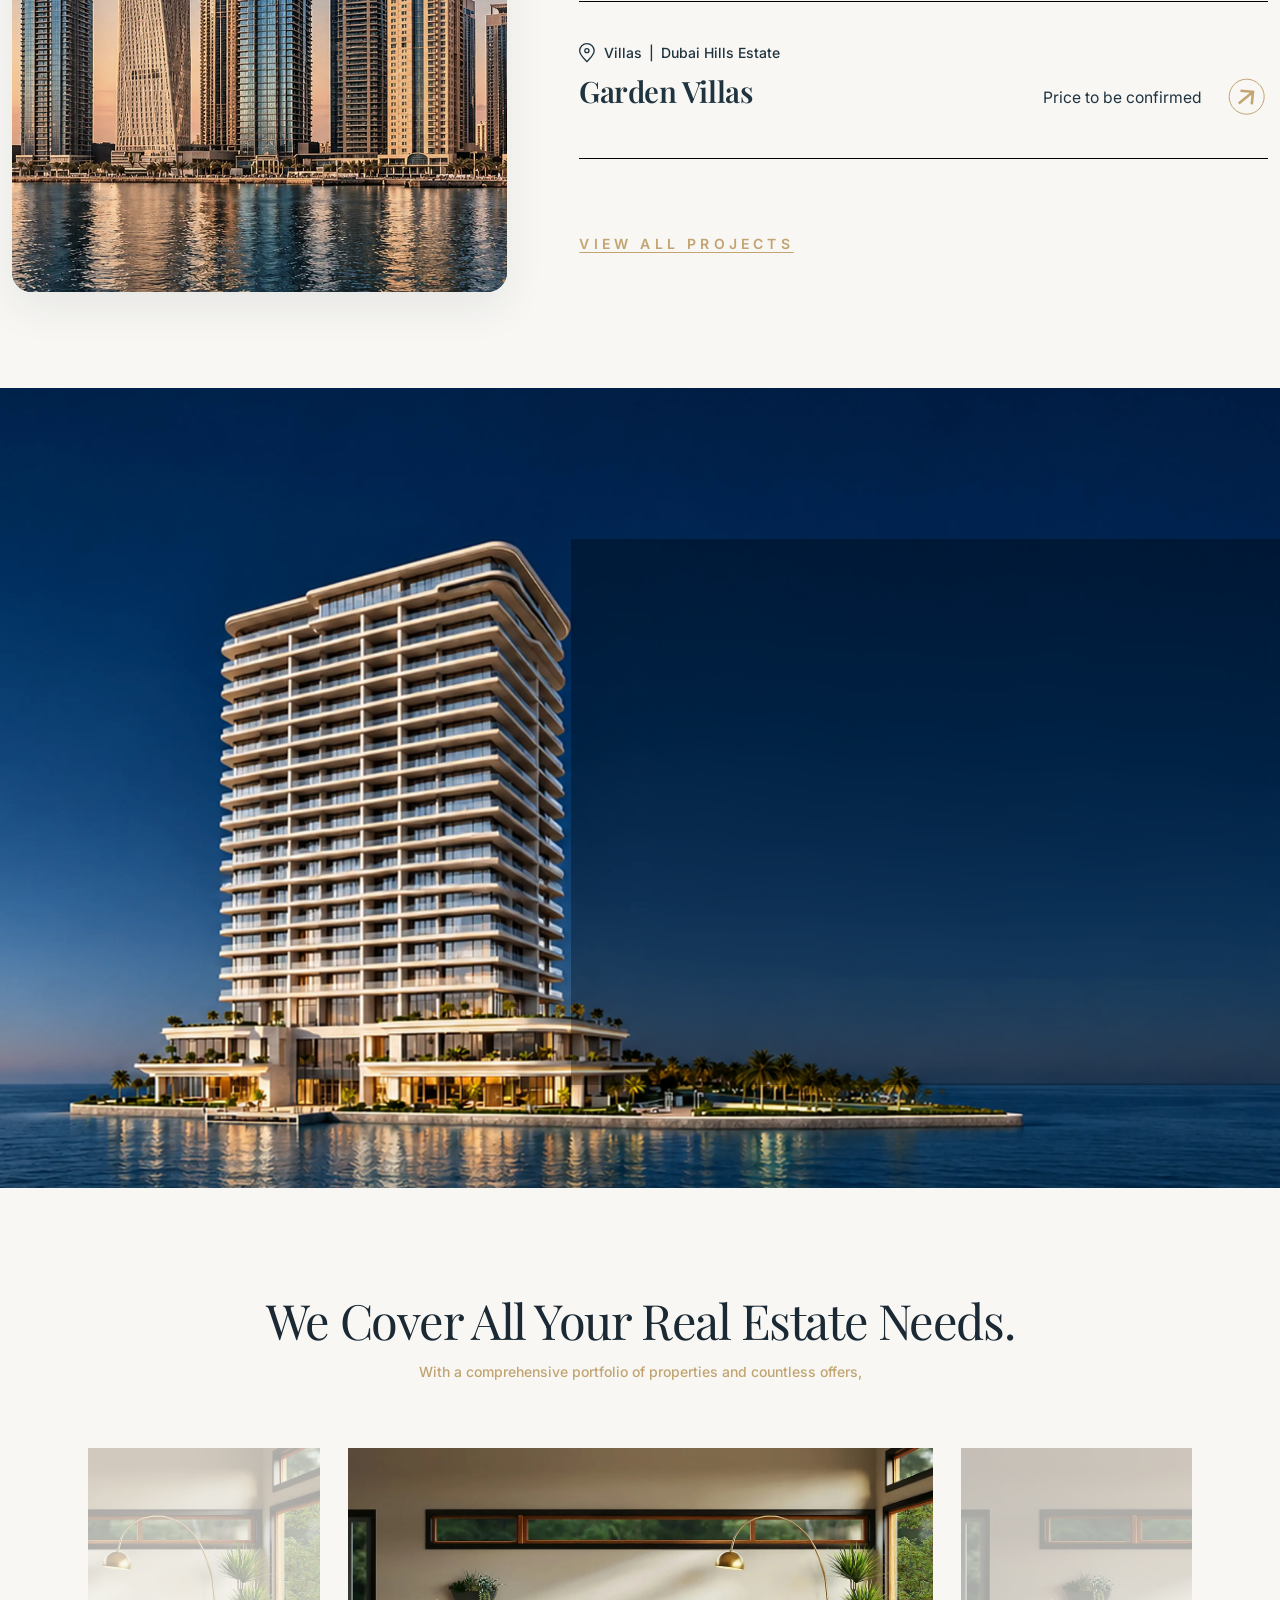
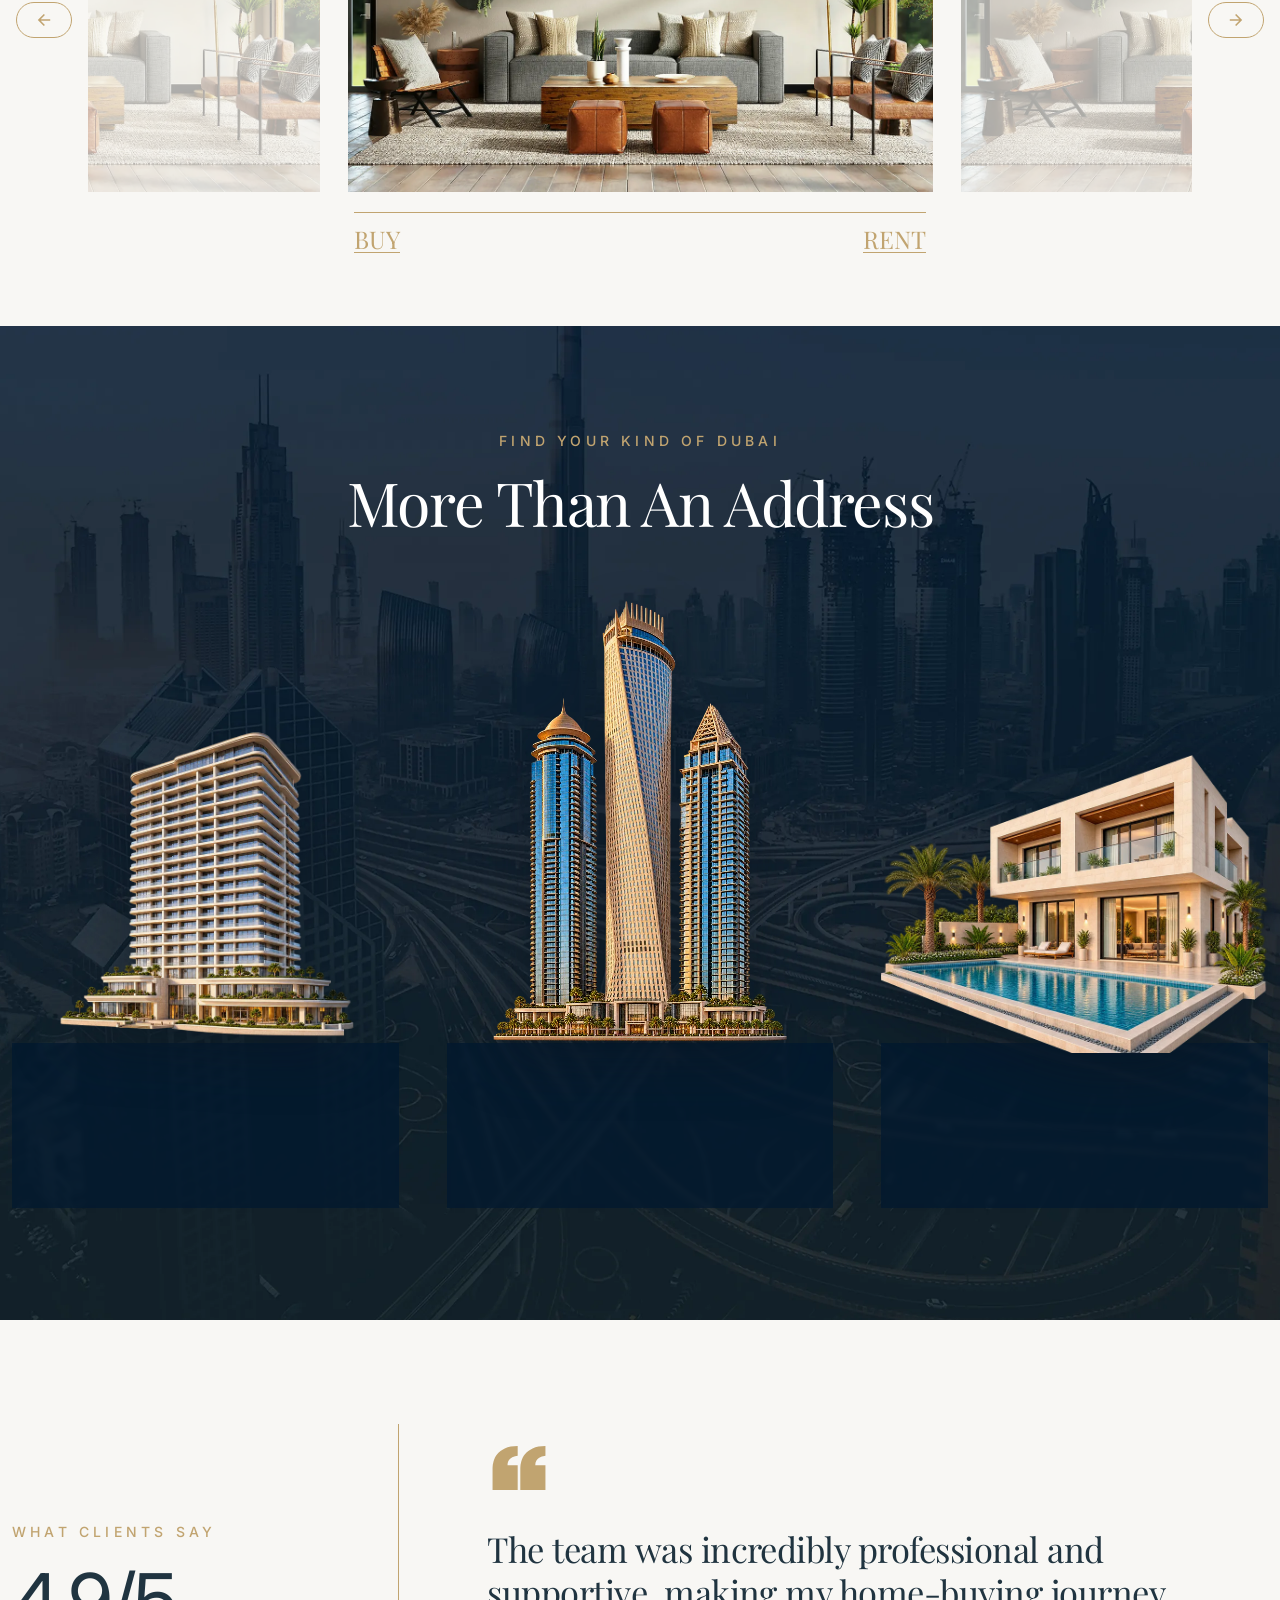
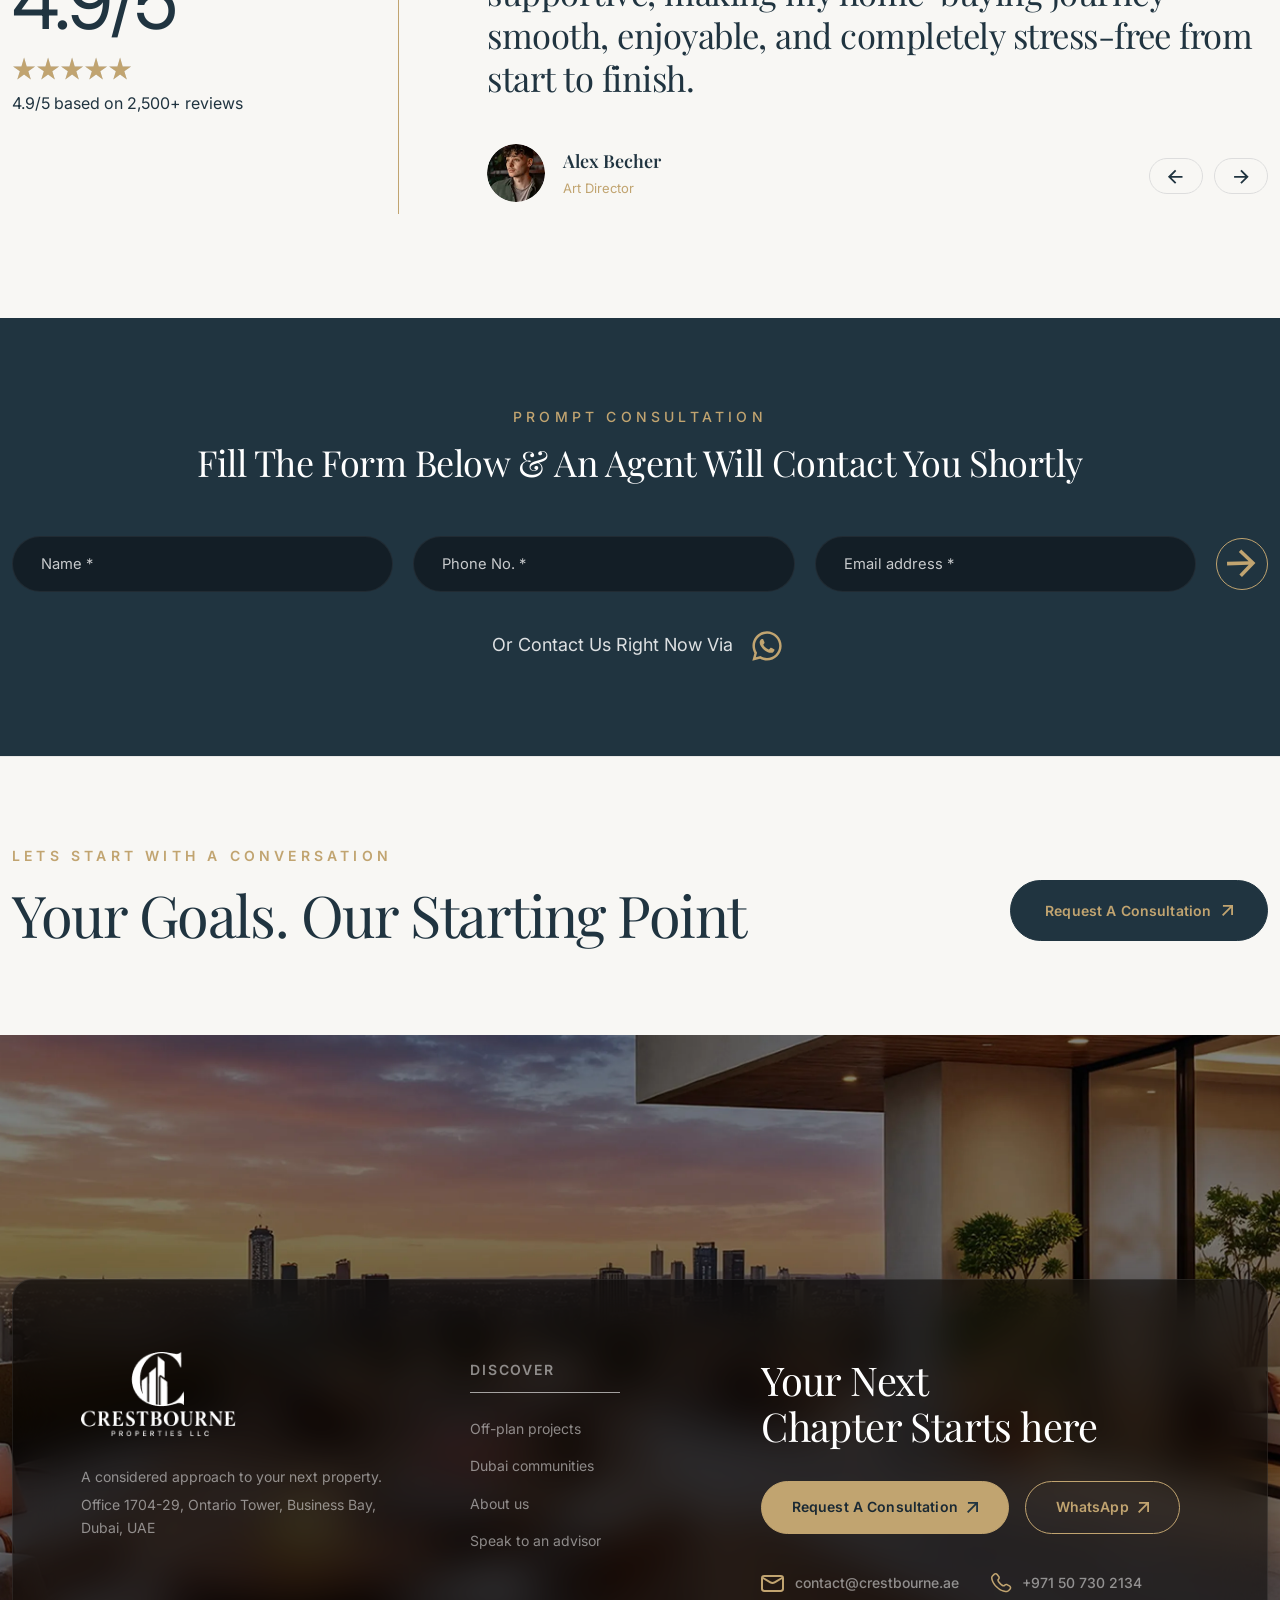
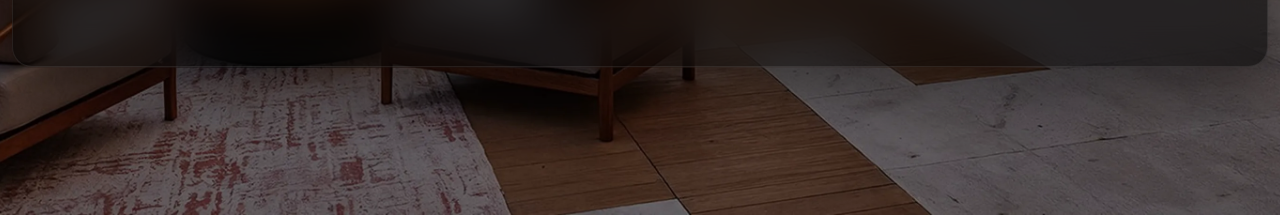
==== commit dc720ba3: "home and about ring is updated" ====
--- a/index.html
+++ b/index.html
@@ -208,29 +208,41 @@
             </div>
 
             <!-- Bottom-Right Circular "Speak To An Advisor" Badge -->
-            <a href="#contact" class="advisor-badge" aria-label="Speak to an advisor" data-aos="zoom-in"
-                data-aos-delay="550">
-                <!-- Rotating Circular Text Ring -->
-                <svg class="advisor-badge__ring" viewBox="0 0 160 160" aria-hidden="true">
+            <a href="#contact" class="advisor-badge" aria-label="Speak to an advisor" data-aos="fade-up" data-aos-delay="400">
+                <svg class="advisor-badge__figma-svg" width="220" height="220" viewBox="0 0 220 220" fill="none"
+                    xmlns="http://www.w3.org/2000/svg" aria-hidden="true">
+                    <foreignObject x="-28.2261" y="-27.7488" width="275.812" height="275.812">
+                        <div xmlns="http://www.w3.org/1999/xhtml"
+                            style="backdrop-filter:blur(20px);clip-path:url(#bgblur_0_5_83_clip_path);height:100%;width:100%">
+                        </div>
+                    </foreignObject>
+                    <g data-figma-bg-blur-radius="40">
+                        <rect class="advisor-badge__circle-bg" x="52.9846" y="12.2512" width="160" height="160" rx="80"
+                            transform="rotate(14.9257 52.9846 12.2512)" fill="black" fill-opacity="0.21" />
+                        <rect x="53.3389" y="12.8631" width="159" height="159" rx="79.5"
+                            transform="rotate(14.9257 53.3389 12.8631)" stroke="white" stroke-opacity="0.1" />
+                        <g class="advisor-badge__center" clip-path="url(#clip1_5_83)">
+                            <path
+                                d="M117.88 107.711L96.842 119.894L94.8416 116.439L115.88 104.257L101.235 100.353L102.288 96.5018L123.518 102.161L117.841 123.36L113.976 122.356L117.88 107.711Z"
+                                fill="white" />
+                        </g>
+                    </g>
+                    <g class="advisor-badge__ring">
+                        <path
+                            d="M55.5933 150.737C55.1878 151.137 54.9944 151.615 55.013 152.171C55.0317 152.727 55.2524 153.266 55.6751 153.79C55.9729 154.158 56.2985 154.432 56.6518 154.611C57.0031 154.788 57.3554 154.865 57.7089 154.844C58.0577 154.822 58.3739 154.697 58.6575 154.468C58.8663 154.299 59.013 154.106 59.0974 153.889C59.1818 153.671 59.2193 153.441 59.2098 153.197C59.1957 152.953 59.1537 152.706 59.0837 152.455C59.0116 152.203 58.9256 151.959 58.8256 151.724L58.3907 150.695C58.2562 150.386 58.141 150.062 58.0453 149.722C57.9495 149.382 57.8997 149.04 57.8961 148.698C57.8877 148.356 57.9511 148.025 58.0863 147.708C58.2168 147.389 58.4471 147.097 58.7771 146.83C59.2 146.488 59.6688 146.291 60.1836 146.237C60.6984 146.184 61.2206 146.282 61.7503 146.531C62.2774 146.783 62.7721 147.195 63.2344 147.767C63.6697 148.306 63.9587 148.846 64.1015 149.387C64.2417 149.93 64.2449 150.443 64.111 150.926C63.9771 151.409 63.7128 151.833 63.318 152.199L62.7182 151.456C63.0094 151.179 63.1904 150.862 63.2612 150.506C63.332 150.151 63.3075 149.783 63.1877 149.403C63.0653 149.024 62.8604 148.657 62.573 148.302C62.2544 147.907 61.9054 147.609 61.5261 147.409C61.1421 147.208 60.7607 147.115 60.3819 147.132C59.9984 147.147 59.6481 147.283 59.3309 147.539C59.0628 147.756 58.8947 148.007 58.8267 148.292C58.7561 148.579 58.7599 148.897 58.8381 149.248C58.9143 149.595 59.0369 149.971 59.206 150.376L59.6928 151.548C60.0091 152.319 60.142 153.009 60.0915 153.616C60.041 154.224 59.7618 154.732 59.2538 155.143C58.8284 155.486 58.3629 155.675 57.8573 155.708C57.3471 155.741 56.8445 155.636 56.3496 155.392C55.85 155.148 55.4034 154.783 55.0097 154.295C54.612 153.803 54.3503 153.294 54.2246 152.769C54.099 152.244 54.1052 151.743 54.2432 151.265C54.3766 150.787 54.6382 150.377 55.0279 150.037L55.5933 150.737ZM59.4662 143.148L50.6774 148.289L49.0182 145.452C48.6534 144.829 48.469 144.238 48.465 143.679C48.4565 143.12 48.5948 142.615 48.8801 142.164C49.1637 141.71 49.5616 141.333 50.0737 141.034C50.5858 140.734 51.1097 140.57 51.6455 140.54C52.1785 140.513 52.6873 140.637 53.1719 140.915C53.6537 141.193 54.0761 141.643 54.4393 142.264L55.7446 144.496L55.0236 144.917L53.7309 142.707C53.4614 142.247 53.1522 141.915 52.8032 141.712C52.4513 141.511 52.0816 141.424 51.6942 141.451C51.3051 141.475 50.9189 141.599 50.5355 141.823C50.1522 142.047 49.8546 142.323 49.6429 142.65C49.4296 142.975 49.3266 143.34 49.334 143.747C49.3397 144.151 49.479 144.586 49.7517 145.052L50.929 147.065L58.9968 142.346L59.4662 143.148ZM55.0587 135.332L45.6201 139.151L43.405 133.676L44.1792 133.362L46.0457 137.976L49.599 136.538L47.85 132.215L48.6243 131.902L50.3732 136.225L53.9358 134.783L52.032 130.078L52.8063 129.765L55.0587 135.332ZM51.997 127.373L52.2239 128.321L41.4595 127.09L41.2279 126.123L50.2672 120.15L50.4941 121.097L42.5105 126.291L42.5267 126.359L51.997 127.373ZM48.0383 127.6L46.862 122.688L47.6742 122.493L48.8506 127.406L48.0383 127.6ZM49.9602 118.241L39.8135 119.086L39.7363 118.159L45.2011 117.704L45.1936 117.615L39.3162 113.116L39.2147 111.897L44.2676 115.841L49.363 111.071L49.4571 112.201L44.9596 116.362L46.5883 117.588L49.883 117.314L49.9602 118.241ZM40.1917 103.875L39.3645 103.759L40.3875 96.4474L41.2147 96.5631L40.7676 99.7586L50.024 101.054L49.8952 101.974L40.6388 100.679L40.1917 103.875ZM48.494 86.6155C49.5066 86.9311 50.3316 87.3861 50.9691 87.9806C51.6035 88.574 52.0277 89.2513 52.2418 90.0123C52.4538 90.7693 52.4321 91.5575 52.1766 92.377C51.9212 93.1966 51.4908 93.8592 50.8854 94.3648C50.2778 94.8663 49.5444 95.181 48.6852 95.309C47.8238 95.4329 46.8868 95.337 45.8743 95.0214C44.8617 94.7059 44.0377 94.2529 43.4024 93.6626C42.7649 93.0682 42.3407 92.3909 42.1297 91.6308C41.9156 90.8698 41.9357 90.0811 42.1902 89.2647C42.4456 88.4451 42.8771 87.7846 43.4847 87.2831C44.0901 86.7775 44.824 86.4612 45.6864 86.3341C46.5456 86.2062 47.4815 86.2999 48.494 86.6155ZM48.2248 87.4794C47.3546 87.2082 46.5641 87.1215 45.8531 87.2193C45.1391 87.3161 44.5391 87.5648 44.0532 87.9654C43.5673 88.366 43.2247 88.8858 43.0255 89.525C42.8273 90.161 42.8144 90.7819 42.9866 91.3876C43.1589 91.9933 43.5093 92.5399 44.0378 93.0275C44.5673 93.5119 45.2687 93.8901 46.142 94.1623C47.0122 94.4335 47.8027 94.5202 48.5137 94.4224C49.2246 94.3246 49.8246 94.0759 50.3136 93.6763C50.7995 93.2757 51.1421 92.7559 51.3413 92.1167C51.5405 91.4775 51.5539 90.8551 51.3817 90.2494C51.2104 89.6405 50.86 89.0939 50.3305 88.6095C49.7979 88.1241 49.096 87.7474 48.2248 87.4794ZM56.1398 81.818L55.6368 82.6526L48.8286 74.2242L49.3419 73.3727L59.9741 75.4567L59.4711 76.2912L50.1379 74.3923L50.1019 74.4519L56.1398 81.818ZM53.1592 79.2029L55.7668 74.8769L56.4821 75.3081L53.8745 79.6341L53.1592 79.2029ZM58.4787 61.2984L66.2182 67.9143L65.6303 68.6021L55.2404 67.6346L55.1887 67.695L61.6698 73.2352L61.0657 73.9419L53.3262 67.326L53.9109 66.642L64.3213 67.6008L64.3729 67.5404L57.8843 61.9938L58.4787 61.2984ZM71.5611 62.8748L70.7687 63.442L67.8543 53.0068L68.6628 52.428L77.6009 58.5517L76.8085 59.1188L68.99 53.6795L68.9334 53.72L71.5611 62.8748ZM69.8596 59.2933L73.9669 56.3533L74.4531 57.0325L70.3457 59.9725L69.8596 59.2933ZM81.8969 56.2392L79.2278 57.5711L74.6816 48.4606L77.5108 47.0488C78.3797 46.6152 79.2129 46.4253 80.0103 46.4793C80.8107 46.5318 81.5442 46.8141 82.2108 47.326C82.8774 47.8379 83.4467 48.5668 83.9188 49.5129C84.3953 50.4678 84.6355 51.3722 84.6393 52.2259C84.6445 53.0753 84.4164 53.8429 83.9549 54.5288C83.4963 55.2132 82.8103 55.7834 81.8969 56.2392ZM79.6867 56.4086L81.475 55.5162C82.258 55.1256 82.8364 54.6443 83.2104 54.0724C83.5844 53.5006 83.7605 52.8626 83.7388 52.1585C83.7172 51.4544 83.5088 50.7065 83.1136 49.9147C82.7185 49.1302 82.2506 48.5192 81.7099 48.0815C81.1722 47.6423 80.5758 47.3973 79.9207 47.3464C79.2685 47.294 78.5732 47.452 77.8348 47.8205L75.8864 48.7928L79.6867 56.4086ZM84.9444 43.6483L90.6802 51.2479L90.7655 51.2209L91.0982 41.7056L92.0274 41.4123L91.5606 52.2368L90.6124 52.5361L84.0152 43.9417L84.9444 43.6483ZM96.1345 40.426L98.0638 50.4233L97.151 50.5995L95.2216 40.6021L96.1345 40.426ZM106.036 41.8747C105.932 41.3146 105.646 40.8861 105.175 40.5894C104.705 40.2927 104.134 40.1722 103.464 40.2281C102.992 40.2674 102.582 40.383 102.236 40.5749C101.892 40.7664 101.63 41.0144 101.45 41.3188C101.272 41.6197 101.198 41.9517 101.228 42.3151C101.251 42.5826 101.328 42.8123 101.46 43.0041C101.593 43.196 101.762 43.3565 101.969 43.4856C102.179 43.6111 102.407 43.7151 102.654 43.7977C102.903 43.88 103.153 43.9457 103.404 43.9947L104.499 44.2127C104.83 44.2749 105.164 44.3619 105.499 44.4737C105.834 44.5854 106.144 44.7359 106.429 44.925C106.718 45.1105 106.955 45.3485 107.142 45.6389C107.333 45.9257 107.445 46.2805 107.481 46.7032C107.526 47.2449 107.426 47.7438 107.181 48.1999C106.936 48.656 106.562 49.033 106.058 49.3311C105.554 49.6259 104.935 49.8038 104.202 49.8649C103.512 49.9224 102.903 49.8584 102.375 49.6728C101.847 49.484 101.421 49.1985 101.096 48.8165C100.772 48.4344 100.569 47.9774 100.488 47.4453L101.439 47.3661C101.506 47.763 101.666 48.0905 101.92 48.3487C102.175 48.6069 102.493 48.7933 102.875 48.9078C103.257 49.019 103.675 49.0556 104.131 49.0177C104.637 48.9756 105.079 48.8539 105.458 48.6527C105.84 48.448 106.131 48.1843 106.33 47.8617C106.532 47.5356 106.616 47.1693 106.583 46.7631C106.554 46.4196 106.441 46.1396 106.243 45.9233C106.045 45.7036 105.78 45.5279 105.446 45.396C105.116 45.2639 104.736 45.1542 104.306 45.0669L103.063 44.8113C102.247 44.6398 101.602 44.3626 101.127 43.9797C100.653 43.5969 100.389 43.0801 100.335 42.4294C100.289 41.8844 100.395 41.3934 100.651 40.9563C100.91 40.5156 101.28 40.1589 101.759 39.8862C102.242 39.6098 102.795 39.4457 103.419 39.3937C104.05 39.3411 104.618 39.4102 105.123 39.601C105.628 39.7918 106.039 40.0784 106.357 40.4611C106.678 40.8401 106.87 41.2864 106.932 41.8L106.036 41.8747ZM118.8 44.9317C118.717 45.989 118.456 46.8944 118.018 47.6479C117.58 48.3981 117.014 48.9619 116.319 49.3395C115.628 49.714 114.854 49.8676 113.999 49.8003C113.143 49.733 112.401 49.4603 111.774 48.9821C111.15 48.5008 110.681 47.8555 110.365 47.0461C110.054 46.2336 109.939 45.2987 110.022 44.2414C110.106 43.184 110.365 42.2801 110.799 41.5297C111.237 40.7762 111.804 40.2124 112.498 39.8381C113.193 39.4605 113.966 39.3053 114.819 39.3723C115.675 39.4396 116.414 39.7139 117.038 40.1951C117.665 40.6734 118.137 41.3188 118.452 42.1315C118.767 42.941 118.883 43.8743 118.8 44.9317ZM117.898 44.8607C117.969 43.9521 117.879 43.162 117.626 42.4905C117.373 41.8156 116.997 41.2857 116.499 40.9008C116.001 40.5158 115.418 40.2971 114.75 40.2446C114.086 40.1924 113.478 40.3174 112.925 40.6197C112.373 40.9221 111.918 41.3849 111.559 42.0084C111.205 42.6321 110.991 43.4 110.92 44.3119C110.848 45.2206 110.939 46.0107 111.192 46.6822C111.445 47.3537 111.821 47.8836 112.319 48.2719C112.817 48.6568 113.4 48.8755 114.067 48.928C114.735 48.9805 115.345 48.8556 115.897 48.5533C116.453 48.2512 116.908 47.7883 117.263 47.1646C117.618 46.5376 117.83 45.7696 117.898 44.8607ZM120.738 50.3443L123.195 40.4634L126.384 41.2565C127.085 41.4308 127.639 41.7035 128.045 42.0744C128.456 42.4428 128.725 42.8802 128.851 43.3865C128.982 43.8903 128.976 44.4301 128.833 45.0059C128.69 45.5816 128.443 46.0598 128.092 46.4405C127.744 46.8219 127.305 47.0781 126.774 47.209C126.242 47.3399 125.63 47.3189 124.935 47.1461L122.219 46.4706L122.424 45.6456L125.116 46.3151C125.63 46.4431 126.079 46.4643 126.463 46.3786C126.849 46.2937 127.165 46.1144 127.411 45.8408C127.66 45.568 127.838 45.2161 127.945 44.7851C128.052 44.3541 128.061 43.9566 127.97 43.5925C127.88 43.2253 127.686 42.9104 127.385 42.6479C127.088 42.3862 126.679 42.1906 126.158 42.061L123.896 41.4983L121.64 50.5686L120.738 50.3443ZM126.203 46.9697L127.526 52.0324L126.484 51.7732L125.185 46.7166L126.203 46.9697ZM164.803 70.0542C165.219 69.6652 165.425 69.1927 165.421 68.6366C165.417 68.0804 165.211 67.5351 164.803 67.0005C164.515 66.6239 164.197 66.3414 163.848 66.153C163.502 65.9672 163.152 65.8802 162.798 65.892C162.449 65.9045 162.129 66.0214 161.84 66.2428C161.626 66.4058 161.475 66.5948 161.384 66.8097C161.294 67.0246 161.251 67.2541 161.253 67.498C161.261 67.7425 161.296 67.9908 161.36 68.2428C161.425 68.4974 161.504 68.7433 161.598 68.9804L162.005 70.0208C162.131 70.3332 162.238 70.6608 162.324 71.0034C162.411 71.346 162.451 71.6883 162.446 72.0304C162.445 72.3731 162.373 72.7016 162.229 73.0158C162.09 73.3306 161.852 73.6168 161.515 73.8744C161.083 74.2045 160.609 74.3894 160.093 74.4293C159.577 74.4691 159.058 74.3571 158.535 74.0934C158.015 73.8276 157.531 73.4024 157.085 72.8178C156.664 72.2674 156.389 71.72 156.261 71.1756C156.136 70.6292 156.146 70.1164 156.293 69.6371C156.44 69.1578 156.715 68.7406 157.12 68.3856L157.7 69.144C157.401 69.4139 157.212 69.7255 157.131 70.0789C157.051 70.4323 157.066 70.8008 157.175 71.1842C157.287 71.5657 157.482 71.9382 157.76 72.3016C158.068 72.7045 158.409 73.0113 158.783 73.222C159.161 73.4334 159.54 73.536 159.919 73.5299C160.303 73.5245 160.657 73.398 160.98 73.1504C161.254 72.9411 161.429 72.6949 161.505 72.4118C161.583 72.1267 161.588 71.8082 161.519 71.4561C161.452 71.1067 161.34 70.7276 161.182 70.3187L160.726 69.1335C160.431 68.354 160.317 67.6613 160.383 67.0554C160.45 66.4496 160.743 65.9484 161.262 65.552C161.696 65.2199 162.167 65.0439 162.673 65.0241C163.184 65.0049 163.683 65.1237 164.172 65.3804C164.664 65.6378 165.101 66.0153 165.481 66.5131C165.866 67.016 166.114 67.5315 166.225 68.0595C166.337 68.5875 166.317 69.0885 166.166 69.5625C166.02 70.0372 165.748 70.4394 165.349 70.7691L164.803 70.0542ZM160.727 77.5362L169.649 72.6305L171.233 75.5101C171.581 76.1433 171.75 76.7389 171.739 77.2971C171.732 77.8566 171.581 78.3579 171.284 78.8012C170.988 79.2474 170.58 79.6134 170.06 79.8993C169.54 80.1851 169.012 80.3356 168.476 80.3506C167.942 80.364 167.437 80.2258 166.96 79.9359C166.486 79.6444 166.075 79.1836 165.729 78.5533L164.483 76.288L165.215 75.8855L166.449 78.1291C166.706 78.5967 167.006 78.9365 167.35 79.1486C167.696 79.359 168.063 79.4559 168.451 79.4393C168.841 79.4255 169.23 79.3117 169.62 79.0977C170.009 78.8837 170.314 78.6159 170.534 78.2943C170.756 77.9756 170.868 77.6129 170.872 77.2064C170.877 76.8027 170.749 76.3642 170.489 75.8907L169.365 73.8476L161.175 78.3509L160.727 77.5362ZM164.922 85.4615L174.462 81.903L176.526 87.4368L175.744 87.7287L174.005 83.066L170.413 84.4056L172.043 88.7749L171.26 89.0668L169.631 84.6975L166.03 86.0407L167.804 90.7966L167.021 91.0885L164.922 85.4615ZM167.771 93.5123L167.567 92.5593L178.298 94.0574L178.505 95.0299L169.32 100.776L169.117 99.8234L177.227 94.8297L177.213 94.7617L167.771 93.5123ZM171.734 93.3836L172.787 98.3236L171.971 98.4979L170.917 93.5579L171.734 93.3836ZM169.577 102.686L179.743 102.106L179.796 103.034L174.321 103.347L174.326 103.436L180.084 108.087L180.154 109.308L175.205 105.233L169.987 109.868L169.923 108.737L174.527 104.694L172.931 103.426L169.63 103.614L169.577 102.686ZM178.931 117.307L179.754 117.446L178.531 124.726L177.708 124.588L178.242 121.406L169.025 119.858L169.179 118.941L178.396 120.489L178.931 117.307ZM170.183 134.338C169.179 133.998 168.365 133.522 167.743 132.912C167.123 132.303 166.716 131.616 166.521 130.85C166.327 130.088 166.369 129.3 166.644 128.487C166.92 127.674 167.367 127.023 167.984 126.532C168.604 126.046 169.345 125.749 170.207 125.643C171.071 125.54 172.006 125.659 173.01 126C174.015 126.34 174.827 126.813 175.448 127.419C176.07 128.029 176.478 128.717 176.67 129.482C176.865 130.248 176.825 131.036 176.551 131.846C176.275 132.659 175.827 133.308 175.208 133.795C174.59 134.285 173.848 134.583 172.983 134.689C172.121 134.796 171.188 134.679 170.183 134.338ZM170.474 133.481C171.337 133.774 172.125 133.88 172.838 133.8C173.555 133.721 174.16 133.487 174.656 133.098C175.152 132.71 175.507 132.199 175.722 131.565C175.936 130.934 175.964 130.314 175.807 129.704C175.65 129.094 175.313 128.539 174.797 128.038C174.279 127.541 173.588 127.146 172.721 126.852C171.858 126.559 171.07 126.453 170.357 126.533C169.644 126.613 169.038 126.847 168.539 127.234C168.043 127.623 167.688 128.134 167.473 128.768C167.258 129.402 167.229 130.024 167.386 130.634C167.543 131.247 167.879 131.802 168.397 132.299C168.917 132.798 169.609 133.192 170.474 133.481ZM162.395 138.922L162.92 138.101L169.504 146.706L168.968 147.544L158.395 145.18L158.919 144.359L168.199 146.503L168.237 146.445L162.395 138.922ZM165.306 141.615L162.585 145.871L161.881 145.421L164.602 141.165L165.306 141.615ZM159.525 159.374L151.957 152.562L152.563 151.889L162.924 153.123L162.977 153.063L156.64 147.359L157.262 146.668L164.83 153.48L164.228 154.149L153.846 152.924L153.792 152.983L160.137 158.694L159.525 159.374ZM146.474 157.447L147.281 156.9L149.926 167.407L149.103 167.965L140.325 161.613L141.132 161.067L148.808 166.705L148.866 166.666L146.474 157.447ZM148.083 161.071L143.901 163.904L143.433 163.213L147.614 160.379L148.083 161.071ZM135.976 163.805L138.68 162.546L142.976 171.778L140.109 173.112C139.228 173.521 138.39 173.688 137.595 173.612C136.796 173.538 136.07 173.236 135.418 172.706C134.766 172.176 134.217 171.432 133.771 170.473C133.32 169.505 133.105 168.595 133.125 167.741C133.143 166.892 133.392 166.131 133.872 165.458C134.349 164.786 135.05 164.235 135.976 163.805ZM138.19 163.696L136.378 164.539C135.584 164.908 134.993 165.373 134.603 165.935C134.214 166.496 134.02 167.129 134.023 167.833C134.025 168.538 134.213 169.291 134.586 170.093C134.96 170.888 135.411 171.512 135.939 171.964C136.465 172.418 137.054 172.679 137.708 172.748C138.358 172.818 139.058 172.679 139.806 172.331L141.78 171.413L138.19 163.696ZM132.579 176.308L127.061 168.549L126.975 168.573L126.373 178.075L125.435 178.342L126.209 167.535L127.165 167.263L133.516 176.041L132.579 176.308ZM121.336 179.22L119.629 169.183L120.545 169.027L122.252 179.064L121.336 179.22ZM111.457 177.526C111.546 178.088 111.821 178.524 112.284 178.833C112.746 179.142 113.313 179.277 113.985 179.239C114.458 179.212 114.87 179.107 115.222 178.924C115.57 178.742 115.838 178.501 116.027 178.201C116.213 177.905 116.295 177.575 116.274 177.211C116.259 176.943 116.188 176.712 116.061 176.516C115.933 176.321 115.768 176.156 115.564 176.022C115.358 175.891 115.132 175.781 114.888 175.692C114.641 175.603 114.393 175.531 114.144 175.475L113.054 175.229C112.725 175.158 112.394 175.062 112.062 174.942C111.73 174.821 111.423 174.663 111.143 174.466C110.86 174.273 110.629 174.029 110.449 173.734C110.267 173.442 110.163 173.084 110.139 172.661C110.108 172.118 110.221 171.622 110.478 171.173C110.734 170.723 111.118 170.356 111.63 170.071C112.142 169.79 112.765 169.628 113.499 169.586C114.191 169.547 114.798 169.627 115.321 169.826C115.843 170.029 116.262 170.325 116.576 170.715C116.891 171.106 117.081 171.568 117.148 172.102L116.195 172.156C116.14 171.758 115.988 171.426 115.74 171.161C115.493 170.897 115.18 170.702 114.801 170.578C114.422 170.456 114.004 170.409 113.548 170.435C113.041 170.464 112.596 170.574 112.212 170.765C111.825 170.96 111.527 171.216 111.32 171.533C111.109 171.854 111.015 172.218 111.038 172.625C111.058 172.969 111.164 173.252 111.356 173.473C111.548 173.698 111.809 173.88 112.139 174.021C112.465 174.162 112.842 174.281 113.27 174.38L114.506 174.668C115.317 174.861 115.955 175.155 116.419 175.55C116.883 175.945 117.133 176.468 117.171 177.12C117.202 177.666 117.083 178.154 116.816 178.585C116.545 179.018 116.166 179.365 115.68 179.625C115.19 179.889 114.633 180.039 114.008 180.074C113.375 180.11 112.81 180.026 112.31 179.822C111.81 179.618 111.407 179.321 111.099 178.93C110.788 178.543 110.608 178.092 110.559 177.577L111.457 177.526ZM98.7783 174.106C98.8924 173.051 99.1795 172.154 99.6396 171.414C100.099 170.677 100.682 170.13 101.387 169.772C102.089 169.418 102.867 169.287 103.72 169.38C104.574 169.472 105.307 169.766 105.92 170.263C106.529 170.762 106.98 171.421 107.271 172.239C107.559 173.06 107.646 173.998 107.532 175.053C107.418 176.107 107.133 177.003 106.676 177.741C106.216 178.481 105.633 179.028 104.928 179.382C104.223 179.739 103.445 179.871 102.595 179.779C101.742 179.687 101.01 179.391 100.401 178.892C99.7877 178.395 99.3356 177.736 99.0445 176.915C98.7529 176.097 98.6642 175.16 98.7783 174.106ZM99.6779 174.203C99.5798 175.109 99.6475 175.902 99.8808 176.58C100.114 177.262 100.474 177.803 100.96 178.202C101.447 178.602 102.024 178.837 102.689 178.909C103.351 178.981 103.963 178.874 104.524 178.588C105.085 178.302 105.554 177.852 105.93 177.24C106.303 176.627 106.539 175.865 106.637 174.956C106.735 174.05 106.668 173.257 106.434 172.579C106.201 171.9 105.841 171.359 105.355 170.957C104.868 170.557 104.292 170.322 103.626 170.25C102.96 170.178 102.347 170.285 101.786 170.571C101.222 170.856 100.753 171.306 100.38 171.919C100.007 172.535 99.7726 173.297 99.6779 174.203ZM96.985 168.639L94.2656 178.45L91.0988 177.573C90.4025 177.38 89.8561 177.093 89.4598 176.711C89.0593 176.332 88.8024 175.887 88.6891 175.378C88.5717 174.871 88.5922 174.331 88.7507 173.76C88.9091 173.188 89.1688 172.716 89.5296 172.345C89.8872 171.973 90.3333 171.729 90.8678 171.612C91.4022 171.495 92.0144 171.533 92.7043 171.724L95.4017 172.471L95.1746 173.291L92.5012 172.55C91.9902 172.408 91.5419 172.375 91.1565 172.45C90.7678 172.525 90.447 172.696 90.1942 172.963C89.9382 173.229 89.7508 173.576 89.6322 174.004C89.5136 174.432 89.4947 174.829 89.5754 175.195C89.6553 175.565 89.8418 175.885 90.1349 176.155C90.4247 176.425 90.8284 176.631 91.3458 176.775L93.5928 177.397L96.0891 168.39L96.985 168.639ZM91.4318 171.866L90.2441 166.77L91.2789 167.057L92.4427 172.147L91.4318 171.866Z"
+                            fill="white" fill-opacity="0.78" />
+                    </g>
                     <defs>
-                        <path id="advisorTextCircle" d="M 80, 80 m -58, 0 a 58,58 0 1,1 116,0 a 58,58 0 1,1 -116,0" />
+                        <clipPath id="bgblur_0_5_83_clip_path" transform="translate(28.2261 27.7488)">
+                            <rect x="52.9846" y="12.2512" width="160" height="160" rx="80"
+                                transform="rotate(14.9257 52.9846 12.2512)" />
+                        </clipPath>
+                        <clipPath id="clip1_5_83">
+                            <rect width="36" height="36" fill="white"
+                                transform="translate(96.9236 88.1285) rotate(14.9257)" />
+                        </clipPath>
                     </defs>
-                    <text class="advisor-badge__text">
-                        <textPath href="#advisorTextCircle" startOffset="0%">
-                            SPEAK TO AN ADVISOR • SPEAK TO AN ADVISOR •
-                        </textPath>
-                    </text>
                 </svg>
-
-                <!-- Your Exact Figma Arrow SVG -->
-                <span class="advisor-badge__center" aria-hidden="true">
-                    <svg class="advisor-badge__arrow-svg" width="36" height="36" viewBox="75 75 46 46" fill="none"
-                        xmlns="http://www.w3.org/2000/svg">
-                        <path
-                            d="M106.106 95.46L85.0681 107.643L83.0677 104.188L104.106 92.0055L89.4611 88.1018L90.514 84.2506L111.744 89.9097L106.067 111.108L102.203 110.105L106.106 95.46Z"
-                            fill="currentColor" />
-                    </svg>
-                </span>
             </a>
         </section>
     </main>
--- a/assets/css/home.css
+++ b/assets/css/home.css
@@ -71,7 +71,7 @@
     font-family: var(--font-secondary);
     font-size: clamp(2.70rem, 7vw, 5.85rem);
     font-weight: var(--fw-regular);
-    line-height: 1.07;
+    line-height: 1.15;
     letter-spacing: -3.6px;
     color: var(--color-white);
 }
@@ -214,7 +214,7 @@
 
     .hero-section__title {
         font-size: 2.50rem;
-        line-height: 1.12;
+        line-height: 1.15;
         margin-bottom: 2rem;
     }
 
@@ -244,23 +244,28 @@
     right: max(2.25rem, calc((100vw - var(--container-width)) / 2 + 1rem));
     bottom: 2.25rem;
     z-index: 3;
-    width: 160px;
-    height: 160px;
-    border-radius: 50%;
-    background-color: rgba(0, 0, 0, 0.21);
-    border: 1px solid rgba(255, 255, 255, 0.1);
-    backdrop-filter: blur(20px);
-    -webkit-backdrop-filter: blur(20px);
+    width: 200px;
+    height: 200px;
+    border: none;
     display: flex;
     align-items: center;
     justify-content: center;
-    transition: transform var(--transition-base), border-color var(--transition-base), background-color var(--transition-base);
-}
-
-.advisor-badge:hover {
+    overflow: visible;
+    transition: transform var(--transition-base);
+
+}
+
+.advisor-badge__figma-svg {
+    display: block;
+    width: 100%;
+    height: 100%;
+    overflow: visible;
+    transition: transform var(--transition-base);
+}
+
+.advisor-badge:hover svg.advisor-badge__figma-svg {
     transform: scale(1.04);
-    border-color: var(--color-primary);
-    background-color: rgba(26, 41, 51, 0.45);
+    transition: transform var(--transition-base);
 }
 
 .advisor-badge__ring {
@@ -278,7 +283,6 @@
 }
 
 .advisor-badge__text {
-    fill: var(--color-white-muted);
     font-family: var(--font-primary);
     font-size: 10.2px;
     font-weight: var(--fw-regular);
@@ -290,13 +294,9 @@
     position: absolute;
     width: 52px;
     height: 52px;
-    border-radius: 50%;
-    background-color: transparent;
-    color: var(--color-white);
     display: inline-flex;
     align-items: center;
     justify-content: center;
-    transition: color var(--transition-base), transform var(--transition-base);
 }
 
 .advisor-badge__arrow-svg,
@@ -305,17 +305,12 @@
     height: 42px;
     object-fit: contain;
     display: block;
-    transition: filter var(--transition-base), transform var(--transition-base);
-}
-
-.advisor-badge:hover .advisor-badge__center {
-    color: var(--color-primary);
-    transform: translate(3px, -3px);
-}
-
-.advisor-badge:hover .advisor-badge__arrow-icon {
-    filter: brightness(0) saturate(100%) invert(72%) sepia(24%) saturate(650%) hue-rotate(358deg) brightness(92%) contrast(88%);
-}
+
+}
+
+.advisor-badge:hover .advisor-badge__center {}
+
+.advisor-badge:hover .advisor-badge__arrow-icon {}
 
 @keyframes advisorSpin {
     0% {
@@ -330,8 +325,8 @@
 /* Advisor Badge Responsive Overrides */
 @media (max-width: 991.98px) {
     .advisor-badge {
-        width: 132px;
-        height: 132px;
+        width: 180px;
+        height: 180px;
         right: 1.5rem;
         bottom: 1.5rem;
     }
@@ -345,10 +340,10 @@
 
 @media (max-width: 575.98px) {
     .advisor-badge {
-        width: 100px;
-        height: 100px;
+        width: 130px;
+        height: 130px;
         right: 1.25rem;
-        bottom: 2rem;
+        bottom: 1rem;
     }
 
     .advisor-badge__center {
@@ -429,29 +424,37 @@
     height: 100%;
     object-fit: cover;
 }
+
 .video-lightbox:not([hidden]) .video-lightbox__backdrop {
-  animation: lightboxFadeIn 0.45s cubic-bezier(0.25, 1, 0.5, 1) forwards;
+    animation: lightboxFadeIn 0.45s cubic-bezier(0.25, 1, 0.5, 1) forwards;
 }
 
 .video-lightbox:not([hidden]) .video-lightbox__dialog {
-  animation: lightboxDialogIn 0.55s cubic-bezier(0.25, 1, 0.5, 1) forwards;
+    animation: lightboxDialogIn 0.55s cubic-bezier(0.25, 1, 0.5, 1) forwards;
 }
 
 @keyframes lightboxFadeIn {
-  from { opacity: 0; }
-  to { opacity: 1; }
+    from {
+        opacity: 0;
+    }
+
+    to {
+        opacity: 1;
+    }
 }
 
 @keyframes lightboxDialogIn {
-  from {
-    opacity: 0;
-    transform: translateY(18px) scale(0.97);
-  }
-  to {
-    opacity: 1;
-    transform: translateY(0) scale(1);
-  }
-}
+    from {
+        opacity: 0;
+        transform: translateY(18px) scale(0.97);
+    }
+
+    to {
+        opacity: 1;
+        transform: translateY(0) scale(1);
+    }
+}
+
 /* ==========================================================================
    HERO SECTION (HOMEPAGE FIRST SECTION)
    ========================================================================== */
@@ -1599,7 +1602,7 @@
     font-family: var(--font-secondary);
     font-size: clamp(1.85rem, 3.3vw, 2.25rem);
     font-weight: var(--fw-regular);
-    line-height: 1.2;
+    line-height: 1.15;
     letter-spacing: -0.015em;
     color: var(--color-white);
 }
@@ -1795,7 +1798,7 @@
     font-family: var(--font-secondary);
     font-size: clamp(2.15rem, 4.5vw, 4.5rem);
     font-weight: var(--fw-regular);
-    line-height: 1.08;
+    line-height: 1.15;
     letter-spacing: -1.44px;
     color: var(--color-secondary);
 }
